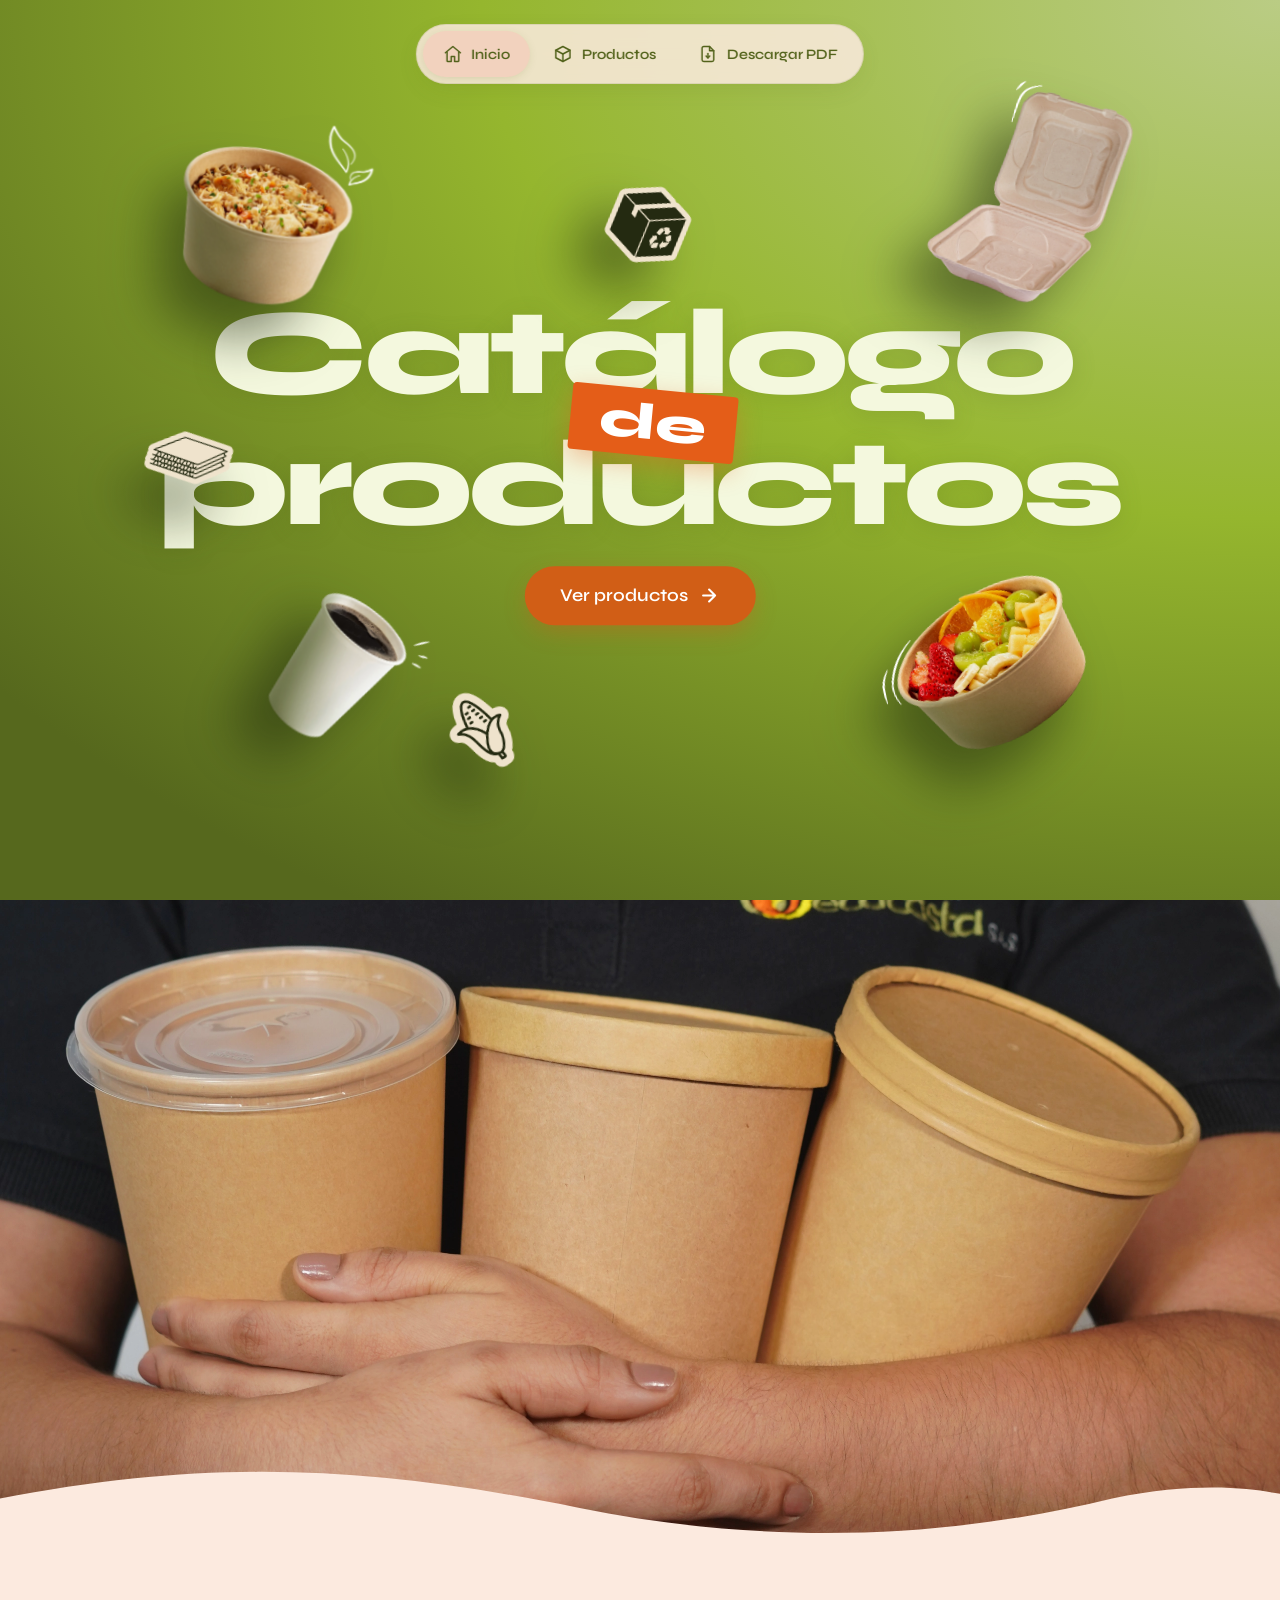
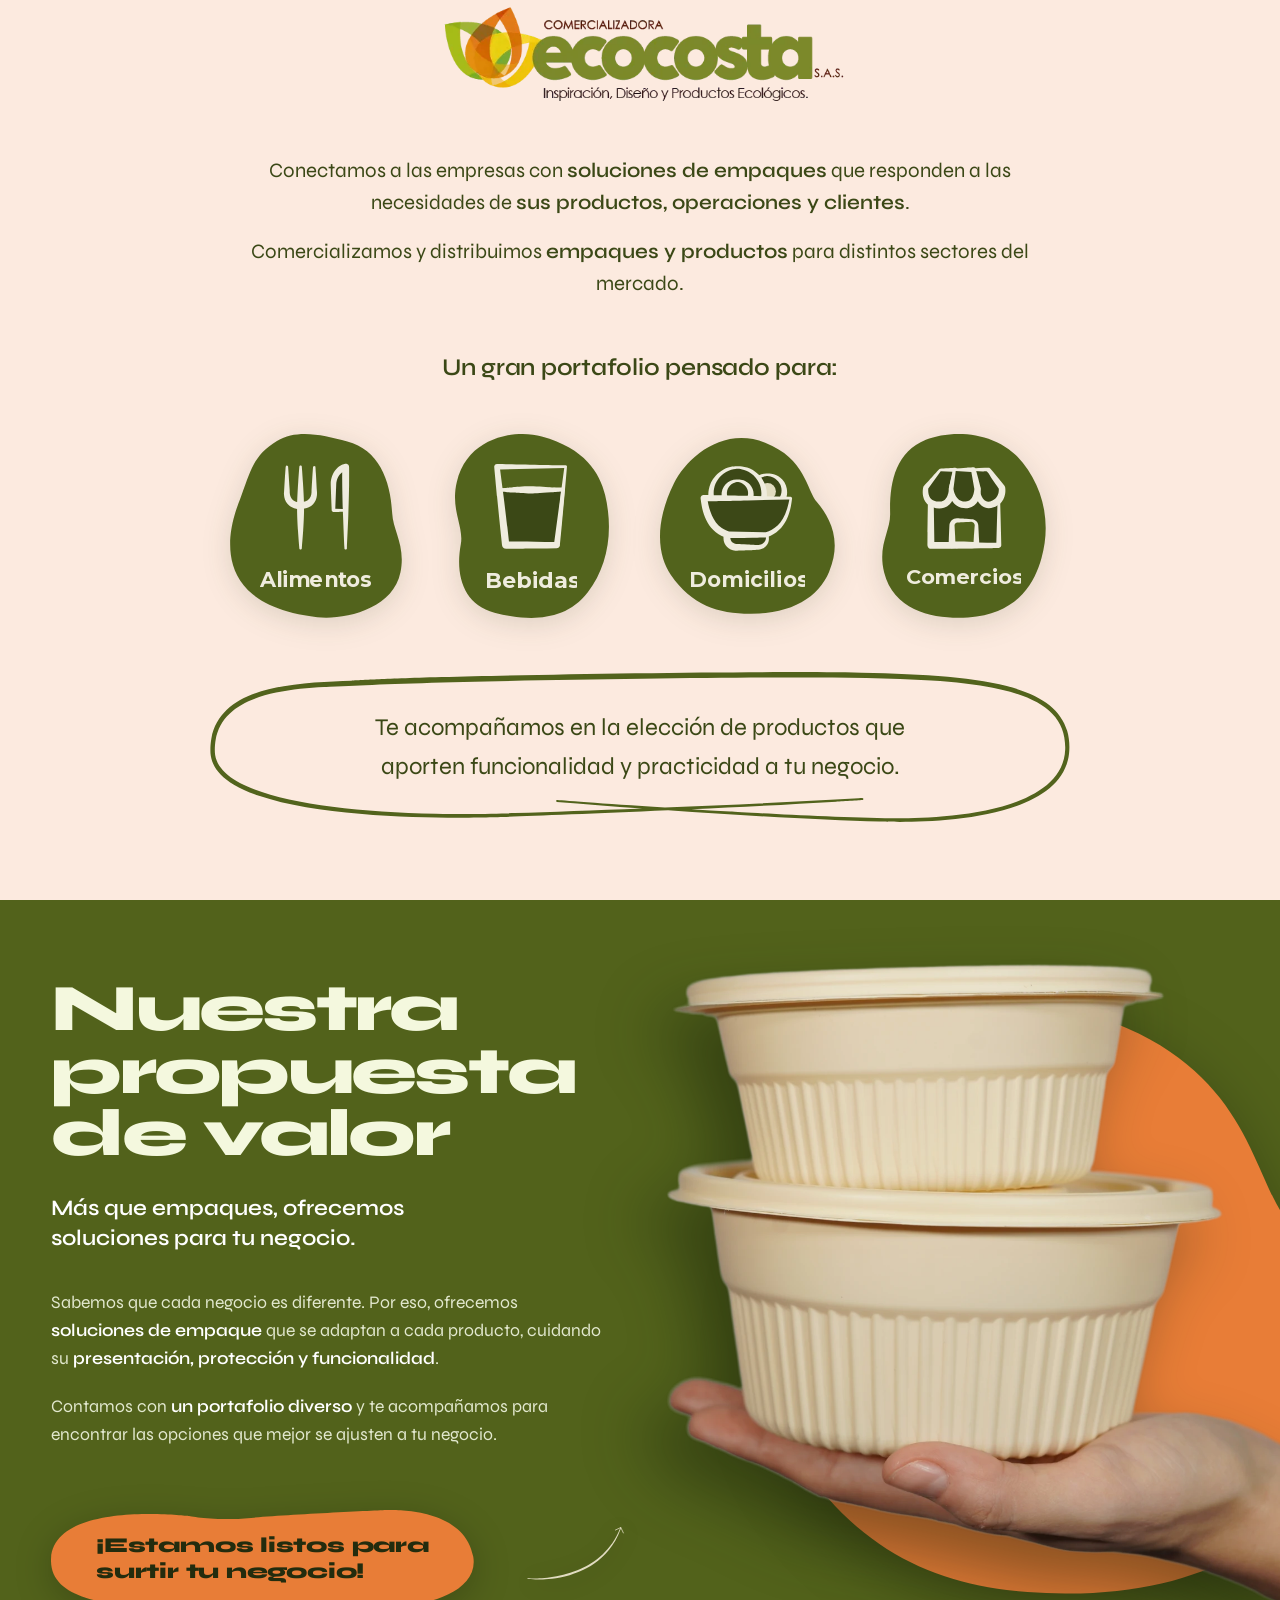
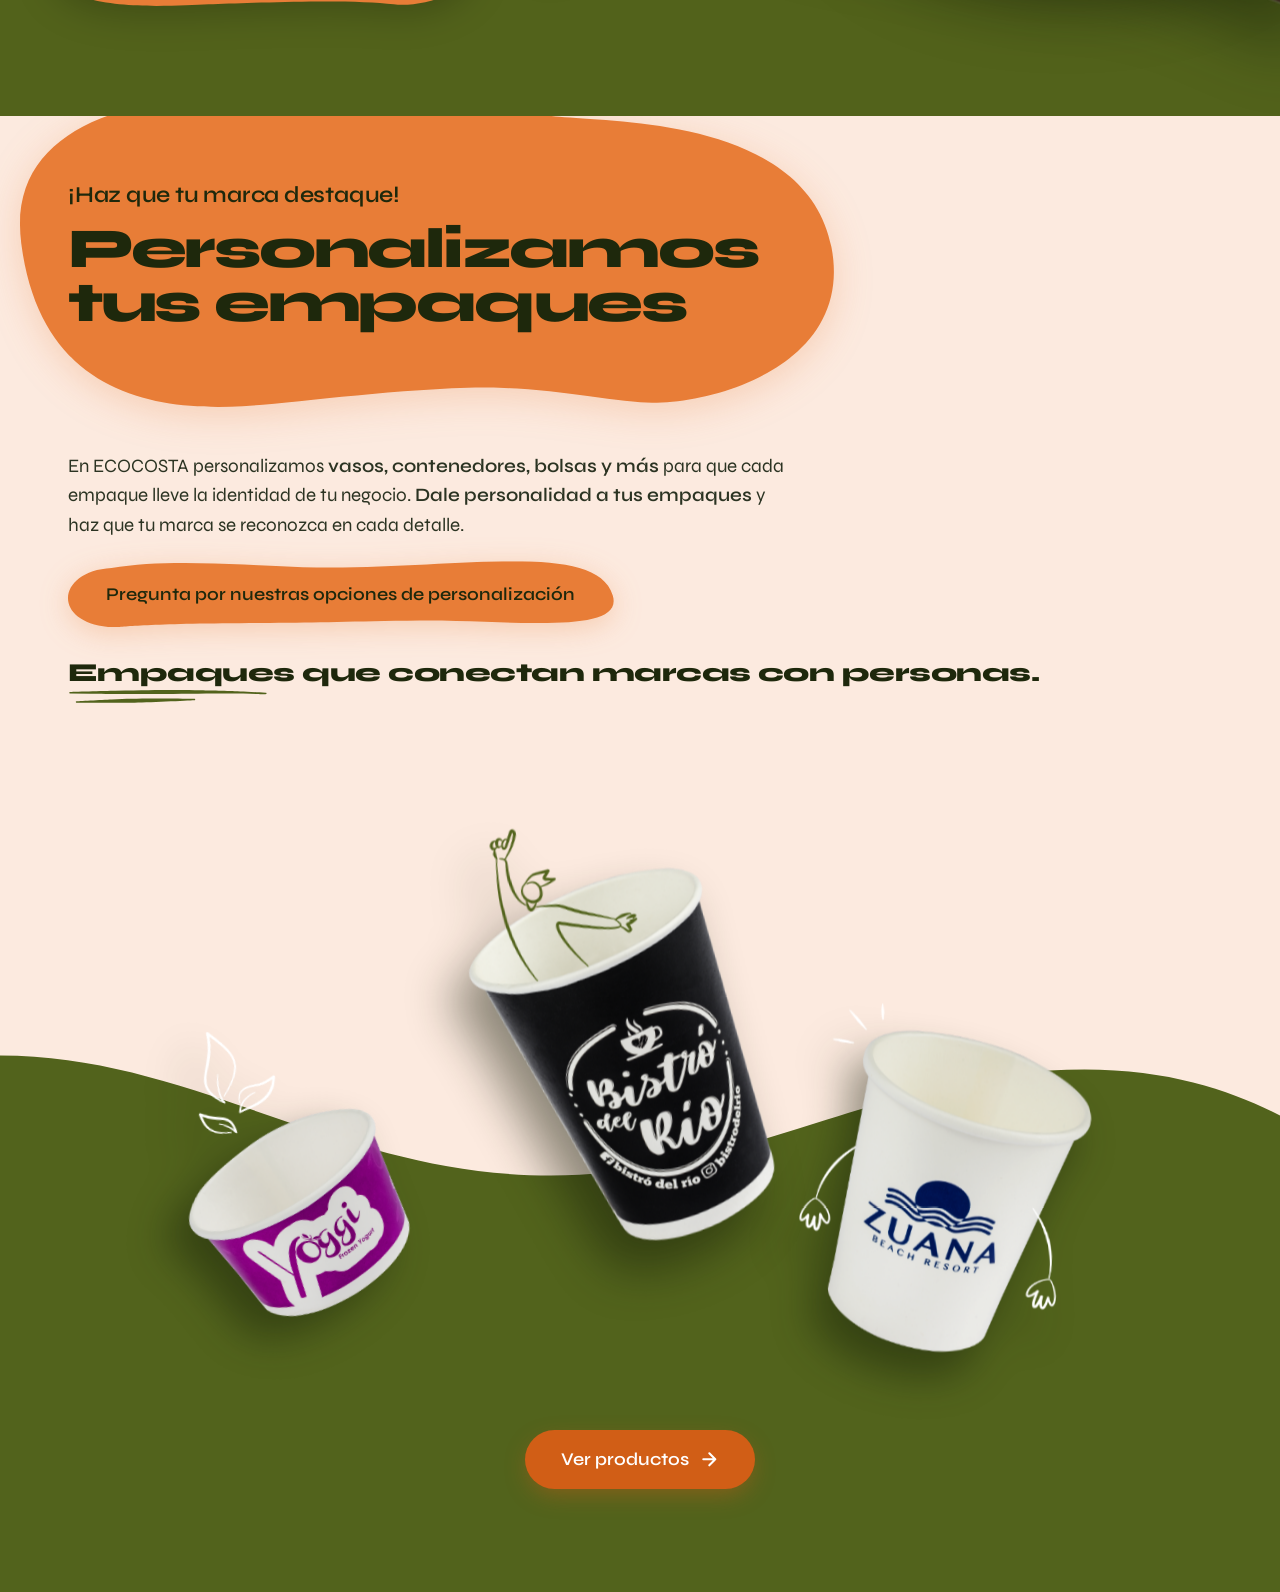
==== index.html @ 73159a5b "Publicar catalogo web Ecocosta" ====
<!DOCTYPE html>
<html lang="es">

<head>
  <meta charset="UTF-8">
  <meta name="viewport" content="width=device-width, initial-scale=1, viewport-fit=cover">
  <title>Ecocosta | Catálogo de empaques ecológicos</title>
  <meta name="description"
    content="Catálogo interactivo de Ecocosta: empaques y soluciones ecológicas para gastronomía y negocios. Cotiza por WhatsApp.">
  <meta name="theme-color" content="#FCEADF">
  <link rel="icon"
    href="data:image/svg+xml,%3Csvg xmlns='http://www.w3.org/2000/svg' viewBox='0 0 32 32'%3E%3Ccircle cx='16' cy='16' r='16' fill='%2352621B'/%3E%3Cpath d='M16 25v-9M16 17c0-5 3.5-8 8-8 0 5-3.5 8-8 8ZM16 19c0-4-2.6-6-6.500-6 0 4 2.600 6 6.500 6Z' fill='none' stroke='%23FCEADF' stroke-width='2' stroke-linecap='round' stroke-linejoin='round'/%3E%3C/svg%3E">

  <link rel="preconnect" href="https://fonts.googleapis.com">
  <link rel="preconnect" href="https://fonts.gstatic.com" crossorigin>
  <link href="https://fonts.googleapis.com/css2?family=Syne:wght@400;500;600;700;800&display=swap" rel="stylesheet">

  <link rel="stylesheet" href="css/tokens.css?v=44">
  <link rel="stylesheet" href="css/base.css?v=44">
  <link rel="stylesheet" href="css/layout.css?v=44">
  <link rel="stylesheet" href="css/components.css?v=49">
  <link rel="stylesheet" href="css/views.css?v=56">
  <link rel="stylesheet" href="css/pdf.css?v=44">
</head>

<body class="page-inicio">
  <a class="skip-link" href="#main">Saltar al contenido</a>

  <!-- ============ Navegación dual (desktop: píldora superior / mobile: barra inferior) ============ -->
  <nav class="navbar" id="navbar" aria-label="Navegación principal">
    <a class="nav-btn" href="index.html" data-view="inicio" aria-current="page">
      <svg viewBox="0 0 24 24" aria-hidden="true">
        <path d="M3 10.5 12 3l9 7.5" />
        <path d="M5 9.5V20a1 1 0 0 0 1 1h4v-6h4v6h4a1 1 0 0 0 1-1V9.5" />
      </svg>
      <span class="text-nav-label">Inicio</span>
    </a>
    <a class="nav-btn" href="productos.html" data-view="productos">
      <svg viewBox="0 0 24 24" aria-hidden="true">
        <path d="m12 3 8.5 4.5v9L12 21l-8.5-4.5v-9L12 3Z" />
        <path d="M3.5 7.5 12 12l8.5-4.5" />
        <path d="M12 12v9" />
      </svg>
      <span class="text-nav-label">Productos</span>
    </a>
    <button class="nav-btn" type="button" id="btn-pdf">
      <svg viewBox="0 0 24 24" aria-hidden="true">
        <path d="M14 3H7a2 2 0 0 0-2 2v14a2 2 0 0 0 2 2h10a2 2 0 0 0 2-2V8l-5-5Z" />
        <path d="M14 3v5h5" />
        <path d="M12 11.5v5" />
        <path d="m9.8 14.5 2.2 2.2 2.2-2.2" />
      </svg>
      <span class="text-nav-label">Descargar PDF</span>
    </button>
  </nav>

  <button class="cart-fab" id="cart-fab" type="button" aria-label="Abrir lista de cotización" aria-haspopup="dialog"
    hidden>
    <svg viewBox="0 0 24 24" aria-hidden="true">
      <path d="M3 4h2.2l2 11.2a1.5 1.5 0 0 0 1.5 1.3h8.1a1.5 1.5 0 0 0 1.5-1.2L20 8H6.2" />
      <circle cx="9.5" cy="20" r="1.3" />
      <circle cx="17" cy="20" r="1.3" />
    </svg>
    <span class="cart-badge" id="cart-badge" aria-hidden="true">0</span>
  </button>

  <div class="toast-region" id="toast-region" role="status" aria-live="polite"></div>

  <!-- ============ Contenido ============ -->
  <main id="main" tabindex="-1">

    <!-- ---------- Vista INICIO: Hero Cover 100vh ---------- -->
    <section class="hero-cover" id="view-inicio" aria-label="Catálogo de productos Ecocosta">
      <div class="hero-stage">

        <!-- Textos principales ("Catálogo de productos") y CTA -->
        <div class="hero-typography" id="hero-typography">
          <h1 class="hero-title-top">Catálogo</h1>
          <div class="hero-badge-wrap">
            <span class="hero-badge">de</span>
          </div>
          <div class="hero-title-bottom">productos</div>
          <div class="hero-cta-wrap">
            <a href="productos.html" class="btn-base hero-cta-btn" id="hero-btn-productos" data-go="productos">
              <span>Ver productos</span>
              <svg viewBox="0 0 24 24" aria-hidden="true">
                <path d="M5 12h14M12 5l7 7-7 7" />
              </svg>
            </a>
          </div>
        </div>

        <!-- 1. Bowl de arroz (arriba izq, pisa sutilmente 'C') -->
        <div class="float-item item-bowl-arroz parallax-item" data-speed="0.22" data-dir="down">
          <img src="assets/img/inicio/Bowl de arroz.webp" alt="Bowl de arroz con vegetales" width="918" height="821">
        </div>

        <!-- 2. Sticker Caja (arriba centro-der) -->
        <div class="float-item item-sticker-caja parallax-item" data-speed="0.20" data-dir="down">
          <img src="assets/img/inicio/Sticker caja.webp" alt="Sticker caja de reciclaje" width="624" height="582">
        </div>

        <!-- 3. Caja con tapa de cartón (arriba der, pisa sutilmente 'o') -->
        <div class="float-item item-caja-tapa parallax-item" data-speed="0.22" data-dir="down">
          <img src="assets/img/inicio/Caja con tapa de carton.webp" alt="Caja con tapa de cartón compostable"
            width="715" height="835">
        </div>

        <!-- 4. Sticker servilletas / cajas dobladas (izq medio, pisa sutilmente 'p') -->
        <div class="float-item item-sticker-servilletas parallax-item" data-speed="0.14" data-dir="right">
          <img src="assets/img/inicio/Sticker_Cajas.webp" alt="Sticker empaques plegados" width="654" height="394">
        </div>

        <!-- 5. Vaso con café (abajo izq, pisa sutilmente 'p' y 'r') -->
        <div class="float-item item-vaso-cafe parallax-item" data-speed="0.22" data-dir="up">
          <img src="assets/img/inicio/Vaso con cafe.webp" alt="Vaso de café para llevar" width="692" height="729">
        </div>

        <!-- 6. Sticker Maíz (abajo centro) -->
        <div class="float-item item-sticker-maiz parallax-item" data-speed="0.18" data-dir="up">
          <img src="assets/img/inicio/Sticker_Maiz.webp" alt="Sticker mazorca de maíz ecológico" width="378"
            height="484">
        </div>

        <!-- 7. Bowl con ensalada (abajo der, pisa sutilmente 'ctos') -->
        <div class="float-item item-bowl-ensalada parallax-item" data-speed="0.22" data-dir="up">
          <img src="assets/img/inicio/Bowl con ensalada.webp" alt="Bowl con ensalada de frutas frescas" width="892"
            height="811">
        </div>

      </div>
    </section>

    <!-- ---------- Sección Presentación y Propuesta de Valor (Justo después del banner, sin gap) ---------- -->
    <section class="hero-intro-section" id="inicio-intro" aria-label="Soluciones de empaques ecológicos">
      <!-- Foto de empaques en brazos con recorte ondulado orgánico -->
      <div class="intro-photo-wrap">
        <img src="assets/img/inicio/Productos en brazos.webp" alt="Empaques ecológicos en manos Ecocosta"
          class="intro-photo" width="2550" height="1453" loading="lazy">
        <div class="intro-wave-divider" aria-hidden="true">
          <svg viewBox="0 0 1440 120" preserveAspectRatio="none">
            <path
              d="M 0,65 C 240,20 420,30 650,75 C 880,120 1080,105 1250,65 C 1350,45 1410,55 1440,60 L 1440,120 L 0,120 Z"
              fill="#FCEADF" />
          </svg>
        </div>
      </div>

      <!-- Contenido informativo oficial Ecocosta -->
      <div class="intro-content">
        <img src="assets/img/inicio/logo-ecocosta-horizontal.webp" alt="Comercializadora Ecocosta S.A.S."
          class="intro-logo" width="592" height="154">

        <div class="intro-texts">
          <p class="intro-lead">
            Conectamos a las empresas con <strong>soluciones de empaques</strong> que responden a las necesidades de
            <strong>sus productos, operaciones y clientes</strong>.
          </p>
          <p class="intro-sublead">
            Comercializamos y distribuimos <strong>empaques y productos</strong> para distintos sectores del mercado.
          </p>
        </div>

        <h2 class="intro-heading">Un gran portafolio pensado para:</h2>

        <!-- 4 Sectores: Manchas 1-4 + Iconos en orden alfanumérico -->
        <div class="intro-sectors-grid" role="list">
          <div class="sector-card" role="listitem">
            <img src="assets/svg/inicio/Mancha 1.svg" alt="" class="sector-mancha" aria-hidden="true">
            <img src="assets/svg/inicio/Alimentos.svg?v=28" alt="Sector Alimentos" class="sector-icon">
          </div>
          <div class="sector-card" role="listitem">
            <img src="assets/svg/inicio/Mancha 2.svg" alt="" class="sector-mancha" aria-hidden="true">
            <img src="assets/svg/inicio/Bebidas.svg?v=28" alt="Sector Bebidas" class="sector-icon">
          </div>
          <div class="sector-card" role="listitem">
            <img src="assets/svg/inicio/Mancha 3.svg" alt="" class="sector-mancha" aria-hidden="true">
            <img src="assets/svg/inicio/Domicilio.svg?v=28" alt="Sector Domicilios" class="sector-icon">
          </div>
          <div class="sector-card" role="listitem">
            <img src="assets/svg/inicio/Mancha 4.svg" alt="" class="sector-mancha" aria-hidden="true">
            <img src="assets/svg/inicio/Comercios.svg?v=28" alt="Sector Comercios" class="sector-icon">
          </div>
        </div>

        <!-- Texto de cierre: desktop 2 líneas con Circulo stroke.svg / mobile 4 líneas con Circulo stroke_Mobile.svg -->
        <div class="intro-callout-wrap">
          <picture class="intro-stroke-picture">
            <source media="(max-width: 767.98px)" srcset="assets/svg/inicio/Circulo%20stroke_Mobile.svg">
            <img src="assets/svg/inicio/Circulo stroke.svg" alt="" class="intro-stroke-svg" aria-hidden="true">
          </picture>
          <p class="intro-callout-text">
            <span>Te acompañamos en la<br class="intro-callout-br-mobile"> elección de productos que</span>
            <span>aporten funcionalidad y<br class="intro-callout-br-mobile"> practicidad a tu negocio.</span>
          </p>
        </div>
      </div>
    </section>

    <!-- ---------- Sección Propuesta de Valor (Fondo verde continuo, sin gap) ---------- -->
    <section class="hero-propuesta-section" id="inicio-propuesta" aria-label="Nuestra propuesta de valor">
      <div class="container propuesta-container">

        <!-- Columna de textos -->
        <div class="propuesta-col-text">
          <h2 class="propuesta-title">
            <span>Nuestra</span>
            <span>propuesta</span>
            <span>de valor</span>
          </h2>
          <p class="propuesta-subtitle">Más que empaques, ofrecemos<br>soluciones para tu negocio.</p>

          <div class="propuesta-body">
            <p>
              Sabemos que cada negocio es diferente. Por eso, ofrecemos <strong>soluciones de empaque</strong> que se
              adaptan a cada producto, cuidando su <strong>presentación, protección y funcionalidad</strong>.
            </p>
            <p>
              Contamos con <strong>un portafolio diverso</strong> y te acompañamos para encontrar las opciones que mejor
              se ajusten a tu negocio.
            </p>
          </div>

          <!-- Pastilla de cierre con Mancha 6 + Flecha -->
          <div class="propuesta-callout-wrap">
            <div class="propuesta-badge">
              <img src="assets/svg/inicio/Mancha 6.svg" alt="" class="propuesta-badge-bg" aria-hidden="true">
              <div class="propuesta-badge-text">
                <span>¡Estamos listos para</span>
                <span>surtir tu negocio!</span>
              </div>
            </div>
            <img src="assets/svg/inicio/Flecha.svg" alt="" class="propuesta-arrow" aria-hidden="true">
          </div>
        </div>

        <!-- Columna de imagen (Mano con bowls + Mancha naranja detrás) -->
        <div class="propuesta-col-media">
          <div class="propuesta-media-stage">
            <img src="assets/svg/inicio/Mancha-naranja.svg" alt="" class="propuesta-mancha-bg" aria-hidden="true">
            <img src="assets/img/inicio/mano-bowls.webp" alt="Mano sosteniendo bowls ecológicos compostables"
              class="propuesta-hand-img" width="1200" height="1187" loading="lazy">
          </div>
        </div>

      </div>
    </section>

    <!-- ---------- Sección Personalizamos tus empaques (Justo después del fondo verde, sin gap) ---------- -->
    <section class="personalizacion-section" id="inicio-personalizacion" aria-label="Personalizamos tus empaques">
      <div class="container personalizacion-container">

        <!-- Cabecera con Mancha 5 + Título -->
        <div class="personalizacion-header-wrap">
          <img src="assets/svg/inicio/Mancha 5.svg" alt="" class="personalizacion-mancha-header" aria-hidden="true">
          <div class="personalizacion-header-text">
            <p class="personalizacion-eyebrow">¡Haz que tu marca destaque!</p>
            <h2 class="personalizacion-title">Personalizamos<br>tus empaques</h2>
          </div>
        </div>

        <!-- Párrafo explicativo -->
        <div class="personalizacion-body-wrap">
          <p class="personalizacion-body-text">
            En ECOCOSTA personalizamos <strong>vasos, contenedores, bolsas y más</strong> para que cada empaque lleve la
            identidad de tu negocio. <strong>Dale personalidad a tus empaques</strong> y haz que tu marca se reconozca
            en cada detalle.
          </p>

          <!-- Pastilla interactiva con Mancha 7 -->
          <div class="personalizacion-pill-wrap">
            <a href="https://wa.me/573000000000?text=Hola,%20quisiera%20preguntar%20por%20sus%20opciones%20de%20personalizaci%C3%B3n"
              target="_blank" rel="noopener noreferrer" class="personalizacion-pill-link"
              aria-label="Pregunta por nuestras opciones de personalización">
              <img src="assets/svg/inicio/Mancha 7.svg" alt="" class="personalizacion-pill-bg" aria-hidden="true">
              <span class="personalizacion-pill-text">Pregunta por nuestras opciones de personalización</span>
            </a>
          </div>

          <!-- Slogan con Lineas parrafo -->
          <div class="personalizacion-slogan-wrap">
            <p class="personalizacion-slogan">
              <span class="slogan-txt">Empaques que conectan marcas con <span class="slogan-word-personas">personas.<img
                    src="assets/svg/inicio/Lineas parrafo.svg" alt="" class="slogan-lines-mobile"
                    aria-hidden="true"></span></span>
              <img src="assets/svg/inicio/Lineas parrafo.svg" alt="" class="slogan-lines-desktop" aria-hidden="true">
            </p>
          </div>
        </div>

      </div>

      <!-- Escenario de los 3 vasos y mancha verde continua hasta el final de la landing -->
      <div class="personalizacion-stage-wrap">
        <!-- Mancha verde de fondo con onda superior orgánica que se extiende hasta el fondo -->
        <div class="personalizacion-wave-bg" aria-hidden="true">
          <svg viewBox="0 0 1440 260" preserveAspectRatio="none">
            <path
              d="M0,110 C220,110 380,240 620,240 C840,240 1000,125 1220,125 C1320,125 1390,150 1440,175 L1440,260 L0,260 Z"
              fill="#52631C" />
          </svg>
          <div class="personalizacion-wave-fill"></div>
        </div>

        <!-- Contenedor relativo de los 3 vasos (orden: Vaso dibujo_3, Vaso dibujo_1, Vaso dibujo_2) -->
        <div class="personalizacion-cups-stage">
          <!-- Vaso 3: Yoggi (Izquierda) -->
          <div class="cup-item cup-item-left parallax-cup" data-speed="65" data-dir="down">
            <img src="assets/img/inicio/Vaso dibujo_3.png" alt="Vaso Yoggi personalizado" class="cup-img"
              loading="lazy">
          </div>

          <!-- Vaso 1: Bistró del Río (Centro, prominente) -->
          <div class="cup-item cup-item-center parallax-cup" data-speed="95" data-dir="up">
            <img src="assets/img/inicio/Vaso dibujo_1.png" alt="Vaso Bistró del Río personalizado" class="cup-img"
              loading="lazy">
          </div>

          <!-- Vaso 2: Zuana (Derecha) -->
          <div class="cup-item cup-item-right parallax-cup" data-speed="70" data-dir="down">
            <img src="assets/img/inicio/Vaso dibujo_2.png" alt="Vaso Zuana personalizado" class="cup-img"
              loading="lazy">
          </div>
        </div>

        <!-- Botón CTA final idéntico al Hero -->
        <div class="personalizacion-footer-cta-wrap">
          <a href="productos.html" class="btn-base hero-cta-btn" id="footer-btn-productos" data-go="productos">
            <span>Ver productos</span>
            <svg viewBox="0 0 24 24" aria-hidden="true">
              <path d="M5 12h14M12 5l7 7-7 7" />
            </svg>
          </a>
        </div>
      </div>
    </section>
  </main>

  <!-- ============ Modal de decisión (primer clic en "Cotizar") ============ -->
  <dialog class="modal" id="decision-modal" aria-labelledby="decision-title">
    <div class="modal-inner">
      <button class="modal-close" type="button" data-close aria-label="Cerrar">
        <svg viewBox="0 0 24 24" aria-hidden="true">
          <path d="M6 6l12 12M18 6 6 18" />
        </svg>
      </button>
      <div class="modal-product">
        <img id="decision-img" src="" alt="">
        <div>
          <p class="text-title-product" id="decision-name"></p>
          <p class="text-specs" id="decision-specs"></p>
        </div>
      </div>
      <h2 class="text-subtitle" id="decision-title">¿Cómo deseas cotizar tus empaques?</h2>
      <div class="modal-actions">
        <button class="btn-base btn-primary btn-pill" type="button" id="decision-now">Cotizar este producto</button>
        <button class="btn-base btn-secondary btn-pill" type="button" id="decision-later">Seguir viendo</button>
      </div>
    </div>
  </dialog>

  <!-- ============ Pop-up / Modal Ficha Técnica de Producto ============ -->
  <dialog class="modal modal-product-detail" id="product-detail-modal" aria-labelledby="detail-title">
    <button class="modal-close" type="button" data-close aria-label="Cerrar ficha">
      <svg viewBox="0 0 24 24" aria-hidden="true">
        <path d="M6 6l12 12M18 6 6 18" />
      </svg>
    </button>
    <div class="modal-inner detail-inner">
      <div class="detail-grid">
        <div class="detail-media-wrap">
          <div class="detail-media" id="detail-media"></div>
        </div>

        <div class="detail-content">
          <div class="detail-head">
            <span class="detail-cat-badge" id="detail-category"></span>
            <h2 class="text-title-section detail-title" id="detail-title"></h2>
            <div class="detail-badges" id="detail-badges"></div>
          </div>

          <p class="text-body detail-desc" id="detail-description"></p>

          <div class="detail-table-wrap" id="detail-table-container"></div>
        </div>

        <div class="detail-actions">
          <button class="btn-base btn-primary btn-pill" type="button" id="detail-quote-wa">
            <svg class="icon-wa" viewBox="0 0 24 24" aria-hidden="true">
              <path
                d="M19.05 4.91A9.82 9.82 0 0 0 12.04 2c-5.46 0-9.91 4.45-9.91 9.91c0 1.75.46 3.45 1.32 4.95L2.05 22l5.25-1.38c1.45.79 3.08 1.21 4.74 1.21c5.46 0 9.91-4.45 9.91-9.91c0-2.65-1.03-5.14-2.9-7.01m-7.01 15.24c-1.48 0-2.93-.4-4.2-1.15l-.3-.18l-3.12.82l.83-3.04l-.2-.31a8.26 8.26 0 0 1-1.26-4.38c0-4.54 3.7-8.24 8.24-8.24c2.2 0 4.27.86 5.82 2.42a8.18 8.18 0 0 1 2.41 5.83c.02 4.54-3.68 8.23-8.22 8.23m4.52-6.16c-.25-.12-1.47-.72-1.69-.81c-.23-.08-.39-.12-.56.12c-.17.25-.64.81-.78.97c-.14.17-.29.19-.54.06c-.25-.12-1.05-.39-1.99-1.23c-.74-.66-1.23-1.47-1.38-1.72c-.14-.25-.02-.38.11-.51c.11-.11.25-.29.37-.43s.17-.25.25-.41c.08-.17.04-.31-.02-.43s-.56-1.34-.76-1.84c-.2-.48-.41-.42-.56-.43h-.48c-.17 0-.43.06-.66.31c-.22.25-.86.85-.86 2.07s.89 2.4 1.01 2.56c.12.17 1.75 2.67 4.23 3.74c.59.26 1.05.41 1.41.52c.59.19 1.13.16 1.56.1c.48-.07 1.47-.6 1.67-1.18c.21-.58.21-1.07.14-1.18s-.22-.16-.47-.28" />
            </svg>
            <span>Cotizar en WhatsApp</span>
          </button>
          <button class="btn-base btn-secondary btn-pill" type="button" id="detail-add-list">
            <span>Agregar a mi lista</span>
          </button>
        </div>
      </div>
    </div>
  </dialog>

  <!-- ============ Panel del carrito ============ -->
  <dialog class="cart-panel" id="cart-panel" aria-labelledby="cart-title">
    <div class="cart-head">
      <div>
        <h2 class="text-title-section" id="cart-title">Tu lista</h2>
        <p class="text-specs" id="cart-sub"></p>
      </div>
      <button class="modal-close" type="button" data-close aria-label="Cerrar lista">
        <svg viewBox="0 0 24 24" aria-hidden="true">
          <path d="M6 6l12 12M18 6 6 18" />
        </svg>
      </button>
    </div>
    <ul class="cart-list" id="cart-list"></ul>
    <div class="cart-foot">
      <a class="btn-base btn-primary btn-pill" id="cart-send" href="#" target="_blank" rel="noopener">
        <svg class="icon-wa" viewBox="0 0 24 24" aria-hidden="true">
          <path
            d="M19.05 4.91A9.82 9.82 0 0 0 12.04 2c-5.46 0-9.91 4.45-9.91 9.91c0 1.75.46 3.45 1.32 4.95L2.05 22l5.25-1.38c1.45.79 3.08 1.21 4.74 1.21c5.46 0 9.91-4.45 9.91-9.91c0-2.65-1.03-5.14-2.9-7.01m-7.01 15.24c-1.48 0-2.93-.4-4.2-1.15l-.3-.18l-3.12.82l.83-3.04l-.2-.31a8.26 8.26 0 0 1-1.26-4.38c0-4.54 3.7-8.24 8.24-8.24c2.2 0 4.27.86 5.82 2.42a8.18 8.18 0 0 1 2.41 5.83c.02 4.54-3.68 8.23-8.22 8.23m4.52-6.16c-.25-.12-1.47-.72-1.69-.81c-.23-.08-.39-.12-.56.12c-.17.25-.64.81-.78.97c-.14.17-.29.19-.54.06c-.25-.12-1.05-.39-1.99-1.23c-.74-.66-1.23-1.47-1.38-1.72c-.14-.25-.02-.38.11-.51c.11-.11.25-.29.37-.43s.17-.25.25-.41c.08-.17.04-.31-.02-.43s-.56-1.34-.76-1.84c-.2-.48-.41-.42-.56-.43h-.48c-.17 0-.43.06-.66.31c-.22.25-.86.85-.86 2.07s.89 2.4 1.01 2.56c.12.17 1.75 2.67 4.23 3.74c.59.26 1.05.41 1.41.52c.59.19 1.13.16 1.56.1c.48-.07 1.47-.6 1.67-1.18c.21-.58.21-1.07.14-1.18s-.22-.16-.47-.28" />
        </svg>
        Cotizar en WhatsApp
      </a>
      <button class="cart-clear" type="button" id="cart-clear">Vaciar lista</button>
    </div>
  </dialog>

  <!-- ============ Progreso de PDF + escenario off-screen ============ -->
  <div class="pdf-progress" id="pdf-progress" hidden role="alert" aria-live="assertive">
    <div class="pdf-progress-box">
      <p class="text-subtitle" id="pdf-progress-text">Preparando catálogo…</p>
      <div class="pdf-bar"><span id="pdf-bar-fill"></span></div>
      <p class="text-specs">Esto puede tardar unos segundos.</p>
    </div>
  </div>
  <div id="pdf-export-stage" aria-hidden="true"></div>

  <script src="https://cdnjs.cloudflare.com/ajax/libs/html2pdf.js/0.10.1/html2pdf.bundle.min.js" defer></script>
  <script src="js/config.js?v=44" defer></script>
  <script src="js/data.js?v=63" defer></script>
  <script src="js/icons.js?v=44" defer></script>
  <script src="js/cart.js?v=44" defer></script>
  <script src="js/catalog.js?v=61" defer></script>
  <script src="js/pdf.js?v=44" defer></script>
  <script src="js/app.js?v=44" defer></script>
</body>

</html>
---- css/tokens.css ----
/* ==========================================================================
   ECOCOSTA — Tokens de diseño (PLAN_1 §2.1)
   ========================================================================== */
:root {
  /* Tipografía oficial (Exclusivamente Syne) */
  --font-main: 'Syne', -apple-system, BlinkMacSystemFont, "Segoe UI", Roboto, sans-serif;
  --font-title: 'Syne', sans-serif;
  --font-body: 'Syne', -apple-system, BlinkMacSystemFont, "Segoe UI", Roboto, sans-serif;
  --font-weight-regular: 400;
  --font-weight-medium: 500;
  --font-weight-semibold: 600;
  --font-weight-bold: 700;
  --font-weight-extrabold: 800;

  /* Fondos */
  --color-bg-main: #FCEADF;
  --color-surface-card: #F2D2BE;
  --color-surface-muted: #F5DECFA0;

  /* Degradado verde oficial del Inicio */
  --grad-green-start: #BACC84;
  --grad-green-mid: #95B62E;
  --grad-green-end: #56681D;
  --color-hero-text: #F4F8DE;
  --color-hero-badge: #E45D18;

  /* Tipografía, encabezados e iconografía SVG */
  --color-primary: #52621B;
  --color-primary-dark: #3F4C14;
  --color-text-body: #2B3322;
  --color-text-muted: #6B7760;

  /* Botones activos y acentos */
  --color-accent-active: #D15E16;
  --color-accent-hover: #FFC49E;
  --color-accent-text: #FFFFFF;

  /* Sombras y bordes */
  --border-subtle: 1px solid rgba(82, 98, 27, 0.12);
  --shadow-pill: 0 8px 24px -4px rgba(82, 98, 27, 0.12);
  --shadow-card: 0 4px 20px -2px rgba(82, 98, 27, 0.08);
  --shadow-bubble: 0 10px 25px -3px rgba(209, 94, 22, 0.35);

  /* Curvas y transiciones */
  --ease-elastic: cubic-bezier(0.34, 1.56, 0.64, 1);
  --ease-smooth: cubic-bezier(0.16, 1, 0.3, 1);
  --radius-pill: 9999px;
  --radius-card: 20px;
  --radius-modal: 24px;

  /* Utilidades internas del prototipo */
  --focus-ring: 0 0 0 3px var(--color-bg-main), 0 0 0 5px var(--color-primary-dark);
  --nav-w: 380px; /* actualizado por JS con el ancho real de la navbar */
  --gutter: clamp(1.25rem, 4vw, 3rem);
  --page-max: 1240px;
}
---- css/base.css ----
/* ==========================================================================
   ECOCOSTA — Base, tipografía y animaciones (PLAN_1 §8.1 y §8.3)
   ========================================================================== */
*, *::before, *::after { box-sizing: border-box; }
html { scroll-behavior: smooth; -webkit-text-size-adjust: 100%; }
body, * { font-family: var(--font-main); }
body {
  margin: 0;
  background: var(--color-bg-main);
  color: var(--color-text-body);
  font-weight: var(--font-weight-regular);
  line-height: 1.6;
  -webkit-font-smoothing: antialiased;
  min-height: 100dvh;
}
html.modal-open,
body.modal-open {
  overflow: hidden !important;
  overscroll-behavior: none !important;
  touch-action: none;
}
dialog[open] {
  touch-action: auto;
}
img { max-width: 100%; display: block; }
button { font: inherit; color: inherit; }
h1, h2, h3, p { margin: 0; }
svg { flex-shrink: 0; }

/* Accesibilidad */
.visually-hidden {
  position: absolute !important; width: 1px; height: 1px; padding: 0; margin: -1px;
  overflow: hidden; clip: rect(0 0 0 0); white-space: nowrap; border: 0;
}
.skip-link {
  position: fixed; left: 1rem; top: -4rem; z-index: 3000;
  background: var(--color-primary); color: #fff; padding: .7rem 1.1rem;
  border-radius: var(--radius-pill); font-weight: var(--font-weight-semibold);
  text-decoration: none; transition: top .2s ease;
}
.skip-link:focus { top: 1rem; }
:focus-visible { outline: none; box-shadow: var(--focus-ring); border-radius: inherit; }

/* Tipografía (Exclusivamente Syne: 800 títulos, 600 subtítulos, 400 párrafos/texto) */
h1, h2 { font-weight: var(--font-weight-extrabold); }
h3 { font-weight: var(--font-weight-semibold); }
p { font-weight: var(--font-weight-regular); }

.text-title-hero {
  font-size: clamp(2.5rem, 7.2vw, 5.4rem); font-weight: var(--font-weight-extrabold);
  color: var(--color-primary); line-height: 1.02; letter-spacing: -0.03em;
}
.text-title-section {
  font-size: clamp(1.8rem, 3.2vw, 2.0rem); font-weight: var(--font-weight-extrabold);
  color: var(--color-primary); line-height: 1.1; letter-spacing: -0.015em;
}
.text-subtitle {
  font-size: clamp(1.2rem, 2vw, 1.35rem); font-weight: var(--font-weight-semibold);
  color: var(--color-primary); line-height: 1.3;
}
.text-title-product {
  font-size: 1.1rem; font-weight: var(--font-weight-semibold);
  color: var(--color-primary); line-height: 1.25;
}
.text-nav-label {
  font-size: clamp(.75rem, 1.2vw, .9rem); font-weight: var(--font-weight-semibold);
  color: var(--color-primary);
}
.text-specs {
  font-size: .85rem; font-weight: var(--font-weight-regular);
  color: var(--color-text-muted); line-height: 1.4;
}
.text-body {
  font-size: .95rem; font-weight: var(--font-weight-regular);
  line-height: 1.6; color: var(--color-text-body);
}

/* Animaciones declarativas (activadas por IntersectionObserver) */
.anim-slide-up {
  transform: translateY(20px); opacity: 0;
  transition: transform .6s var(--ease-smooth), opacity .6s ease;
  transition-delay: var(--delay, 0s);
}
.anim-fade-in { opacity: 0; transition: opacity .5s ease; transition-delay: var(--delay, 0s); }
.is-visible { transform: translateY(0); opacity: 1; }

@keyframes cart-reveal {
  0%   { transform: scale(0) rotate(-24deg); opacity: 0; }
  60%  { transform: scale(1.18) rotate(6deg); opacity: 1; }
  100% { transform: scale(1) rotate(0); opacity: 1; }
}
@keyframes cart-bounce {
  0%, 100% { transform: scale(1); }
  35% { transform: scale(1.22); }
  65% { transform: scale(.93); }
}
.anim-cart-reveal { animation: cart-reveal .7s var(--ease-elastic) both; }
.anim-cart-bounce { animation: cart-bounce .5s var(--ease-elastic); }

@media (prefers-reduced-motion: reduce) {
  html { scroll-behavior: auto; }
  .anim-slide-up, .anim-fade-in { transform: none; opacity: 1; transition: none; }
  .anim-cart-reveal, .anim-cart-bounce { animation: none; }
  * { transition-duration: .01ms !important; }
}
---- css/layout.css ----
/* ==========================================================================
   ECOCOSTA — Navegación dual y carrito flotante (PLAN_1 §3)
   ========================================================================== */
[hidden] { display: none !important; }

/* ---------- Navbar ---------- */
.navbar {
  position: fixed; z-index: 1000;
  display: flex; align-items: center;
  background: var(--color-bg-main);
  border: var(--border-subtle);
  box-shadow: var(--shadow-pill);
  border-radius: var(--radius-pill);
}
.nav-btn {
  appearance: none; border: 0; background: transparent; cursor: pointer;
  display: inline-flex; align-items: center; justify-content: center;
  text-decoration: none; color: var(--color-primary);
  border-radius: var(--radius-pill);
  transition: background-color .25s ease, transform .25s var(--ease-smooth), box-shadow .25s ease;
  -webkit-tap-highlight-color: transparent;
}
.nav-btn svg { width: 20px; height: 20px; stroke: var(--color-primary); fill: none; stroke-width: 1.8; stroke-linecap: round; stroke-linejoin: round; }
.nav-btn:hover { background: var(--color-surface-muted); }
.nav-btn:active { transform: scale(.96); }
.nav-btn[aria-current="page"] { background: var(--color-surface-card); box-shadow: 0 2px 10px -2px rgba(82,98,27,.18); }
.nav-btn[disabled], .nav-btn[aria-busy="true"] { opacity: .55; cursor: progress; }

/* Desktop (>= 768px): píldora flotante superior */
@media (min-width: 768px) {
  .navbar {
    top: 1.5rem; left: 50%; transform: translateX(-50%);
    gap: .25rem; padding: .4rem;
    backdrop-filter: blur(12px); -webkit-backdrop-filter: blur(12px);
    background: rgba(252, 234, 223, .86);
  }
  .nav-btn { flex-direction: row; gap: .55rem; padding: .7rem 1.2rem; }
  .nav-btn .text-nav-label { font-size: .9rem; }
}

/* Mobile (< 768px): barra inferior estilo app flotante */
@media (max-width: 767.98px) {
  .navbar {
    bottom: 1rem;
    left: 1rem; right: 1rem; margin: auto; max-width: 400px;
    justify-content: space-around;
    padding: .4rem .5rem !important;
  }
  .nav-btn { flex: 1; flex-direction: column; gap: 3px; padding: .5rem .4rem; }
  .nav-btn .text-nav-label { font-size: .72rem; }
}

/* ---------- Globo del carrito ---------- */
.cart-fab {
  position: fixed; z-index: 1001;
  display: grid; place-items: center;
  border: 0; cursor: pointer; border-radius: 50%;
  background: var(--color-accent-active); color: var(--color-accent-text);
  box-shadow: var(--shadow-bubble);
  transition: background-color .25s ease, transform .25s var(--ease-smooth);
  -webkit-tap-highlight-color: transparent;
}
.cart-fab svg { width: 24px; height: 24px; stroke: #fff; fill: none; stroke-width: 1.9; stroke-linecap: round; stroke-linejoin: round; }
.cart-fab:hover { background: var(--color-accent-hover); }
.cart-fab:hover svg { stroke: var(--color-primary-dark); }
.cart-fab:hover .cart-badge { background: var(--color-primary-dark); color: #fff; }
.cart-badge {
  position: absolute; top: -4px; right: -4px;
  min-width: 22px; height: 22px; padding: 0 6px;
  display: grid; place-items: center;
  background: var(--color-primary); color: #fff;
  font-size: .75rem; font-weight: var(--font-weight-regular); line-height: 1;
  border-radius: var(--radius-pill); border: 2px solid var(--color-bg-main);
}

@media (min-width: 768px) {
  .cart-fab {
    width: 50px; height: 50px; top: calc(1.5rem + 4px);
    left: calc(50% + var(--nav-w) / 2 + 14px);
  }
}
@media (max-width: 767.98px) {
  .cart-fab {
    width: 56px; height: 56px;
    bottom: calc(1rem + 80px); right: 1.25rem;
  }
  .cart-fab svg { width: 26px; height: 26px; }
}

/* ---------- Toast ---------- */
.toast-region {
  position: fixed; z-index: 2000; left: 0; right: 0; display: flex; justify-content: center;
  pointer-events: none; padding: 0 1rem;
}
@media (min-width: 768px) { .toast-region { top: 5.6rem; } }
@media (max-width: 767.98px) { .toast-region { top: calc(.9rem + env(safe-area-inset-top, 0px)); } }
.toast {
  display: inline-flex; align-items: center; gap: .65rem;
  background: var(--color-primary-dark); color: #fff;
  padding: .75rem 1.2rem; border-radius: var(--radius-pill);
  font-size: .9rem; font-weight: var(--font-weight-semibold);
  box-shadow: 0 12px 30px -8px rgba(63, 76, 20, .5);
  animation: toast-in .45s var(--ease-elastic) both;
}
.toast svg { width: 18px; height: 18px; stroke: var(--color-accent-hover); fill: none; stroke-width: 2.2; stroke-linecap: round; stroke-linejoin: round; }
.toast.is-leaving { animation: toast-out .3s ease forwards; }
@keyframes toast-in { from { opacity: 0; transform: translateY(14px) scale(.94); } to { opacity: 1; transform: none; } }
@keyframes toast-out { to { opacity: 0; transform: translateY(8px); } }
---- css/components.css ----
/* ==========================================================================
   ECOCOSTA — Componentes: botones, tarjetas, chips, modales (PLAN_1 §6, §8.2)
   ========================================================================== */

/* ---------- Botones ---------- */
.btn-base {
  display: inline-flex; align-items: center; justify-content: center; gap: .6rem;
  cursor: pointer; border: 0; text-decoration: none;
  touch-action: manipulation;
  transition: background-color .25s ease, color .25s ease, transform .25s var(--ease-smooth), box-shadow .25s ease;
  -webkit-tap-highlight-color: transparent;
}
.btn-base svg {
  width: 20px; height: 20px; stroke: currentColor; fill: none;
  stroke-width: 2; stroke-linecap: round; stroke-linejoin: round;
  flex-shrink: 0;
}
.btn-pill { border-radius: 9999px; }
.btn-primary {
  background: var(--color-accent-active); color: #FFFFFF;
  padding: .85rem 1.5rem; border-radius: 9999px;
  font-size: 1.05rem; font-weight: var(--font-weight-semibold);
  box-shadow: 0 6px 16px -6px rgba(209, 94, 22, .6);
}
.btn-primary .icon-wa, .btn-quote .icon-wa { fill: currentColor; stroke: none; }
.btn-primary svg { width: 20px; height: 20px; stroke: currentColor; fill: none; stroke-width: 1.9; stroke-linecap: round; stroke-linejoin: round; flex-shrink: 0; }
.btn-primary:hover { background: #FFC49E; color: #52621B; }
.btn-primary:active { transform: scale(.97); }
.btn-primary[disabled] { opacity: .5; cursor: not-allowed; }

.btn-secondary {
  background: transparent; color: var(--color-primary);
  padding: .85rem 1.5rem; border-radius: 9999px;
  font-size: 1rem; font-weight: var(--font-weight-semibold);
  box-shadow: inset 0 0 0 1.5px var(--color-primary);
  display: inline-flex; align-items: center; justify-content: center; gap: .6rem;
}
.btn-secondary svg {
  width: 20px; height: 20px; stroke: currentColor; fill: none;
  stroke-width: 2.2; stroke-linecap: round; stroke-linejoin: round;
  flex-shrink: 0;
}
.btn-secondary:hover { background: var(--color-primary); color: #fff; }
.btn-secondary:hover svg { stroke: #fff; }
.btn-secondary:active { transform: scale(.97); }

.btn-quote {
  width: 100%; padding: .7rem 1rem; font-size: 1rem;
  background: var(--color-accent-active); color: #FFFFFF; font-weight: var(--font-weight-semibold);
  border-radius: 9999px; box-shadow: none;
}
.btn-quote svg { width: 18px; height: 18px; stroke: currentColor; fill: none; stroke-width: 1.9; stroke-linecap: round; stroke-linejoin: round; }
.btn-quote:hover { background: #FFC49E; color: #52621B; }
.btn-quote:active { transform: scale(.97); }
.btn-quote.is-added { background: var(--color-primary); color: #fff; }
.btn-quote.is-added:hover { background: var(--color-primary-dark); color: #fff; }

/* ---------- Chips de subcategorías ---------- */
.chips-bar {
  position: sticky;
  z-index: 900;
  padding: .75rem 0 1.25rem;
}

@media (min-width: 768px) {
  .chips-bar {
    top: 5.2rem;
    background: transparent;
  }
  .chips-bar::before {
    content: "";
    position: absolute;
    top: -5.6rem; /* Cubre desde la parte superior de la página (detrás de la navbar) */
    left: 0;
    right: 0;
    bottom: 0;
    background: linear-gradient(
      to bottom,
      #FCEADF 0%,
      #FCEADF calc(100% - 28px),
      rgba(252, 234, 223, 0) 100%
    );
    z-index: -1;
    pointer-events: none;
    opacity: 0;
    transition: opacity .25s ease;
  }
  /* La sombra y degradado sólo aparecen cuando las chips-bar chocan con la navbar */
  .chips-bar.is-stuck::before {
    opacity: 1;
  }
}

@media (max-width: 767.98px) {
  .chips-bar {
    top: 0;
    padding-top: .9rem;
    background: transparent;
  }
  .chips-bar::before {
    content: "";
    position: absolute;
    top: 0;
    left: 0;
    right: 0;
    bottom: 0;
    background: linear-gradient(
      to bottom,
      #FCEADF 0%,
      #FCEADF calc(100% - 24px),
      rgba(252, 234, 223, 0) 100%
    );
    z-index: -1;
    pointer-events: none;
    opacity: 0;
    transition: opacity .25s ease;
  }
  .chips-bar.is-stuck::before {
    opacity: 1;
  }
}
.chips-track {
  display: flex; gap: .55rem; overflow-x: auto; scroll-snap-type: x proximity;
  padding: .35rem max(var(--gutter), calc((100% - var(--page-max)) / 2 + var(--gutter)));
  scrollbar-width: none; -webkit-overflow-scrolling: touch;
}
.chips-track::-webkit-scrollbar { display: none; }
.chip {
  flex: 0 0 auto; scroll-snap-align: center; cursor: pointer; border: 0;
  background: var(--color-surface-muted); color: var(--color-primary);
  padding: .55rem 1.05rem; border-radius: var(--radius-pill);
  font-size: .9rem; font-weight: var(--font-weight-semibold); white-space: nowrap;
  box-shadow: inset 0 0 0 1px rgba(82,98,27,.1);
  transition: background-color .25s ease, color .25s ease, transform .25s var(--ease-smooth);
}
.chip:hover { background: #F5DECF; transform: translateY(-1px); }
.chip[aria-current="true"] { background: var(--color-primary); color: #FFFFFF; box-shadow: none; }

/* ---------- Tarjeta de producto ---------- */
.product-card {
  position: relative;
  display: flex; flex-direction: column;
  background: var(--color-surface-card);
  border-radius: var(--radius-card);
  border: none;
  box-shadow: 0 4px 18px -2px rgba(82, 98, 27, 0.06);
  padding: 0.85rem;
  transition: transform .35s var(--ease-smooth), box-shadow .35s var(--ease-smooth);
}
@media (hover: hover) and (pointer: fine) {
  .product-card:hover {
    transform: translateY(-5px);
    box-shadow: 0 16px 36px -6px rgba(82, 98, 27, 0.13);
  }
}
.product-media {
  position: relative; aspect-ratio: 1 / 1; cursor: pointer;
}
.product-media--missing {
  display: flex; align-items: center; justify-content: center;
}
.product-media-falta {
  position: absolute; z-index: 1; left: 50%; top: 50%;
  transform: translate(-50%, -50%);
  font-family: var(--font-title);
  font-size: 1.15rem; font-weight: var(--font-weight-extrabold);
  letter-spacing: .08em;
  color: #FFFFFF;
  background: rgba(82, 98, 27, 0.75);
  padding: .45rem 1.1rem;
  border-radius: var(--radius-pill);
  box-shadow: 0 4px 14px rgba(0,0,0,0.18);
  backdrop-filter: blur(4px);
  -webkit-backdrop-filter: blur(4px);
  border: 1px solid rgba(255,255,255,0.25);
  text-transform: uppercase;
  pointer-events: none;
}
.product-body .text-title-product[role="button"] {
  cursor: pointer;
  transition: color .2s ease;
}
.product-body .text-title-product[role="button"]:hover {
  color: var(--color-primary-dark);
  text-decoration: underline;
  text-underline-offset: 3px;
}
/* Mancha verde centrada horizontalmente en la tarjeta, detrás del producto */
.product-media::before {
  content: ""; position: absolute; z-index: 0;
  left: 50%; top: 50%; width: 82%; aspect-ratio: 942 / 833;
  transform: translate(-50%, -50%);
  background: url("../assets/svg/inicio/Mancha%20productos.svg") center / contain no-repeat;
  pointer-events: none;
}
.product-media img {
  position: absolute; z-index: 1; left: 50%; top: 50%;
  width: 92%; height: 92%; transform: translate(-50%, -50%);
  object-fit: contain;
  filter: drop-shadow(0 12px 14px rgba(82, 98, 27, .14));
  transition: transform .6s var(--ease-smooth);
}
.product-card:hover .product-media img { transform: translate(-50%, -50%) scale(1.06) rotate(-1.5deg); }
.product-body { display: flex; flex-direction: column; gap: .35rem; padding: 0.7rem 0.25rem 0.25rem; flex: 1; }
.product-body .text-title-product { flex: 1; }
.product-body .btn-quote { margin-top: auto; }

/* ---------- Tarjeta personalización (plantilla reutilizable) ---------- */
.product-card--personalizacion {
  background: var(--color-primary); /* #52621B */
  color: #FFFFFF;
  box-shadow: 0 6px 22px -4px rgba(82, 98, 27, 0.22);
  min-width: 0;
  overflow: hidden;
}
@media (hover: hover) and (pointer: fine) {
  .product-card--personalizacion:hover {
    box-shadow: 0 16px 36px -6px rgba(82, 98, 27, 0.30);
  }
  .product-card--personalizacion:hover .personalizacion-media .personalizacion-card-art {
    transform: translate(-50%, -50%) scale(1.06) rotate(-1.5deg);
  }
}
.personalizacion-media {
  cursor: default;
}
.product-media.personalizacion-media::before {
  background: url("data:image/svg+xml,%3Csvg xmlns='http://www.w3.org/2000/svg' viewBox='0 0 942 833'%3E%3Cpath fill='%23FCEADF' d='M275.657,7.407c-338.614,45.133 -387.835,718.62 -20.722,816.067c104.896,27.844 155.312,-17.802 383.9,-9.713c317.124,11.222 458.877,-568.551 56.266,-742.904c-91.762,-39.738 -220.442,-89.975 -419.443,-63.451Z'/%3E%3C/svg%3E") center / contain no-repeat;
}
.personalizacion-media .personalizacion-card-art {
  width: auto;
  height: 54%;
  max-width: 70%;
  object-fit: contain;
  pointer-events: none;
  filter: brightness(0) saturate(100%) invert(41.5%) sepia(83.3%) saturate(276.7%) hue-rotate(32.8deg) brightness(74.8%) contrast(111.4%);
}
.personalizacion-card-body {
  text-align: center;
}
.personalizacion-card-title {
  flex: 1;
  display: flex;
  align-items: center;
  justify-content: center;
  margin: 0;
  width: 100%;
  min-width: 0;
  padding: 0.15rem 0.25rem 0.45rem;
  text-align: center;
  font-family: var(--font-title);
  font-size: clamp(0.98rem, 1.35vw, 1.15rem);
  font-weight: var(--font-weight-bold);
  line-height: 1.2;
  letter-spacing: -0.015em;
  color: #FFFFFF;
  overflow-wrap: break-word;
  text-wrap: balance;
}
@media (max-width: 479.98px) {
  .personalizacion-card-title {
    font-size: 0.9rem;
    padding: 0.1rem 0.1rem 0.35rem;
  }
}

.empty-category {
  grid-column: 1 / -1; display: flex; align-items: center; gap: 1rem;
  padding: 1.4rem 1.6rem; border-radius: var(--radius-card);
  background: var(--color-surface-muted); border: 1px dashed rgba(82,98,27,.35);
  color: var(--color-primary);
}
.empty-category svg { width: 28px; height: 28px; stroke: var(--color-primary); fill: none; stroke-width: 1.7; stroke-linecap: round; stroke-linejoin: round; }

/* ---------- Diálogos (modal de decisión + panel del carrito) ---------- */
dialog {
  position: fixed;
  inset: 0;
  margin: auto;
  padding: 0;
  border: 0;
  color: var(--color-text-body);
  max-width: none;
  max-height: none;
  overscroll-behavior: contain;
}
dialog:not([open]) {
  display: none !important;
}
dialog::backdrop { background: rgba(43, 51, 34, .5); backdrop-filter: blur(3px); overscroll-behavior: none; }

.modal {
  position: fixed;
  inset: 0;
  margin: auto;
  width: min(92vw, 460px);
  background: var(--color-bg-main); border-radius: var(--radius-modal);
  box-shadow: 0 30px 70px -20px rgba(43, 51, 34, .55); border: var(--border-subtle);
  overscroll-behavior: contain;
}
.modal[open] { animation: modal-in .5s var(--ease-elastic) both; }
.modal[open]::backdrop { animation: fade .3s ease both; }
@keyframes modal-in { from { opacity: 0; transform: translateY(24px) scale(.94); } to { opacity: 1; transform: none; } }
@keyframes fade { from { opacity: 0; } to { opacity: 1; } }
.modal-inner { padding: 2rem 1.75rem 1.75rem; display: flex; flex-direction: column; gap: 1.25rem; }
.modal-product { display: flex; align-items: center; gap: .9rem; }
.modal-product img { width: 64px; height: 64px; object-fit: contain; background: #fff; border-radius: 16px; padding: 6px; }
.modal-product .text-specs { margin-top: 2px; }
.modal-actions { display: flex; flex-direction: column; gap: .7rem; }
.modal-actions .btn-base { width: 100%; }
.modal-close {
  position: absolute; top: .9rem; right: .9rem; width: 38px; height: 38px;
  display: grid; place-items: center; border: 0; cursor: pointer; border-radius: 50%;
  background: var(--color-surface-muted); transition: background-color .25s ease;
}
.modal-close:hover { background: #F5DECF; }
.modal-close svg { width: 18px; height: 18px; stroke: var(--color-primary); fill: none; stroke-width: 2; stroke-linecap: round; }

/* Panel del carrito: bottom-sheet en móvil, panel lateral en desktop */
.cart-panel {
  position: fixed;
  inset: 0;
  background: var(--color-bg-main); border: var(--border-subtle);
  flex-direction: column; overflow: hidden;
  box-shadow: 0 30px 70px -20px rgba(43, 51, 34, .55);
  overscroll-behavior: contain;
}
.cart-panel[open] { display: flex; }
@media (max-width: 767.98px) {
  .cart-panel {
    width: 100%; max-height: 82dvh; margin: auto 0 0; border-radius: var(--radius-modal) var(--radius-modal) 0 0;
  }
  .cart-panel[open] { animation: sheet-up .5s var(--ease-smooth) both; }
}
@media (min-width: 768px) {
  .cart-panel {
    width: 420px; height: calc(100dvh - 3rem); margin: 1.5rem 1.5rem 1.5rem auto; border-radius: var(--radius-modal);
  }
  .cart-panel[open] { animation: panel-in .5s var(--ease-smooth) both; }
}
@keyframes sheet-up { from { transform: translateY(100%); } to { transform: none; } }
@keyframes panel-in { from { opacity: 0; transform: translateX(40px); } to { opacity: 1; transform: none; } }

.cart-head { display: flex; align-items: center; justify-content: space-between; padding: 1.4rem 1.5rem 1rem; gap: 1rem; }
.cart-head .modal-close { position: static; flex-shrink: 0; }
.cart-list { list-style: none; margin: 0; padding: 0 1.5rem; overflow-y: auto; flex: 1; display: flex; flex-direction: column; gap: .7rem; overscroll-behavior: contain; }
.cart-item {
  display: flex; align-items: center; gap: .85rem; padding: .7rem;
  background: var(--color-surface-card); border-radius: 16px; border: var(--border-subtle);
  animation: item-in .4s var(--ease-smooth) both;
}
@keyframes item-in { from { opacity: 0; transform: translateX(14px); } to { opacity: 1; transform: none; } }
.cart-item img { width: 56px; height: 56px; object-fit: contain; border-radius: 12px; background: radial-gradient(circle, #fff 40%, rgba(245,222,207,.6)); flex-shrink: 0; }
.cart-item-placeholder {
  width: 56px; height: 56px; display: grid; place-items: center;
  background: var(--color-surface-muted); color: var(--color-primary);
  font-size: .75rem; font-weight: var(--font-weight-extrabold);
  border-radius: 12px; flex-shrink: 0;
}
.cart-item-info { flex: 1; min-width: 0; }
.cart-item-info .text-title-product { font-size: 1rem; }
.cart-remove {
  width: 40px; height: 40px; border: 0; border-radius: 50%; cursor: pointer; flex-shrink: 0;
  display: grid; place-items: center; background: transparent; transition: background-color .25s ease;
}
.cart-remove:hover { background: var(--color-surface-muted); }
.cart-remove svg { width: 19px; height: 19px; stroke: var(--color-primary); fill: none; stroke-width: 1.8; stroke-linecap: round; stroke-linejoin: round; }
.cart-empty { text-align: center; padding: 2.5rem 1rem; color: var(--color-text-muted); }
.cart-foot { padding: 1.1rem 1.5rem calc(1.4rem + env(safe-area-inset-bottom, 0px)); display: flex; flex-direction: column; gap: .6rem; }
.cart-foot .btn-primary { width: 100%; }
.cart-clear {
  align-self: center; background: none; border: 0; cursor: pointer; padding: .4rem .8rem;
  color: var(--color-text-muted); font-size: .85rem; font-weight: var(--font-weight-semibold);
  text-decoration: underline; text-underline-offset: 3px; border-radius: var(--radius-pill);
}
.cart-clear:hover { color: var(--color-primary); }

/* ---------- Pop-up Ficha de Producto con Tablas y Especificaciones ---------- */
.modal-product-detail {
  position: fixed;
  inset: 0;
  width: min(94vw, 480px);
  max-width: 94vw;
  max-height: 88dvh;
  margin: auto;
  border-radius: var(--radius-modal);
  box-sizing: border-box;
  overflow: hidden; /* El marco del modal no hace scroll; la X queda fija */
  flex-direction: column;
  overscroll-behavior: contain;
}
.modal-product-detail[open] {
  display: flex;
}
@media (min-width: 680px) {
  .modal-product-detail {
    /* Por defecto, ancho contenido de diálogo para listas de viñetas */
    width: min(92vw, 780px);
    max-width: min(92vw, 780px);
  }
  .modal-product-detail.is-table-view,
  .modal-product-detail:has(.detail-table) {
    /* Si contiene tabla (Bolsa Kraft), el ancho lo define la tabla */
    width: max-content;
    min-width: min(92vw, 780px);
    max-width: min(95vw, 1140px);
  }
}
.modal-product-detail .modal-close {
  position: absolute;
  top: .85rem;
  right: .85rem;
  z-index: 50; /* Fijada por encima de todo el contenido que hace scroll */
  width: 38px;
  height: 38px;
  display: grid;
  place-items: center;
  border-radius: 50%;
  cursor: pointer;
  background: rgba(252, 234, 223, .92);
  backdrop-filter: blur(8px);
  -webkit-backdrop-filter: blur(8px);
  border: 1px solid rgba(82, 98, 27, .18);
  box-shadow: 0 4px 14px rgba(82, 98, 27, .14);
  transition: background-color .2s ease, transform .2s ease;
}
.modal-product-detail .modal-close:hover {
  background: #FFFFFF;
  transform: scale(1.05);
}
.modal-product-detail .modal-close:active {
  transform: scale(.95);
}
.detail-inner {
  overflow-y: auto;
  overflow-x: hidden;
  overscroll-behavior: contain;
  -webkit-overflow-scrolling: touch;
  max-height: 88dvh;
  padding: 2.25rem 2rem 2rem;
  display: flex;
  flex-direction: column;
  gap: 1.25rem;
  width: 100%;
  max-width: 100%;
  box-sizing: border-box;
  min-width: 0;
}
@media (max-width: 480px) {
  .detail-inner {
    padding: 2.25rem 1.25rem 1.5rem;
  }
}
@media (min-width: 680px) {
  .detail-inner {
    width: 100%;
    min-width: 100%;
    max-width: 100%;
  }
  .modal-product-detail.is-table-view .detail-inner,
  .modal-product-detail:has(.detail-table) .detail-inner {
    width: max-content;
  }
}
.detail-grid {
  display: grid;
  grid-template-columns: minmax(0, 1fr);
  grid-template-areas:
    "media"
    "content"
    "actions";
  gap: 1.25rem;
  align-items: start;
  width: 100%;
  max-width: 100%;
  min-width: 0;
}
@media (min-width: 680px) {
  .detail-grid {
    grid-template-columns: 260px 1fr;
    grid-template-areas:
      "media content"
      "actions content";
    grid-template-rows: auto 1fr;
    gap: 1rem 2.25rem;
    width: 100%;
  }
  .modal-product-detail.is-table-view .detail-grid,
  .modal-product-detail:has(.detail-table) .detail-grid {
    grid-template-columns: 260px max-content;
    width: max-content;
    min-width: 100%;
  }
}
.detail-media-wrap {
  grid-area: media;
  position: relative;
  width: 100%;
  max-width: 260px;
  margin: 0 auto;
  aspect-ratio: 1 / 1;
}
.detail-media {
  position: relative;
  width: 100%; height: 100%;
}
.detail-media::before {
  content: ""; position: absolute; z-index: 0;
  left: 50%; top: 50%; width: 88%; aspect-ratio: 942 / 833;
  transform: translate(-50%, -50%);
  background: url("../assets/svg/inicio/Mancha%20productos.svg") center / contain no-repeat;
  pointer-events: none;
}
.detail-media img {
  position: absolute; z-index: 1; left: 50%; top: 50%;
  width: 92%; height: 92%; transform: translate(-50%, -50%);
  object-fit: contain;
  filter: drop-shadow(0 14px 18px rgba(82, 98, 27, .18));
}
.detail-media--missing {
  display: flex; align-items: center; justify-content: center;
}
.detail-content {
  grid-area: content;
  display: flex;
  flex-direction: column;
  gap: .85rem;
  width: 100%;
  max-width: 100%;
  min-width: 0;
  overflow: hidden;
}
@media (min-width: 680px) {
  .detail-content {
    width: 100%;
    min-width: 0;
    max-width: 100%;
    overflow: visible;
  }
  .modal-product-detail.is-table-view .detail-content,
  .modal-product-detail:has(.detail-table) .detail-content {
    min-width: 420px;
    width: max-content;
  }
  .modal-product-detail.is-table-view .detail-title,
  .modal-product-detail.is-table-view .detail-desc,
  .modal-product-detail.is-table-view .detail-head,
  .modal-product-detail:has(.detail-table) .detail-title,
  .modal-product-detail:has(.detail-table) .detail-desc,
  .modal-product-detail:has(.detail-table) .detail-head {
    width: 0;
    min-width: 100%;
  }
}
.detail-cat-badge {
  display: inline-block;
  font-size: .78rem;
  font-weight: var(--font-weight-bold);
  letter-spacing: .06em;
  text-transform: uppercase;
  color: var(--color-primary);
  background: var(--color-surface-muted);
  padding: .3rem .75rem;
  border-radius: var(--radius-pill);
  margin-bottom: .4rem;
}
.detail-title {
  font-size: 1.55rem;
  line-height: 1.25;
  color: var(--color-primary);
  margin: 0;
  word-break: break-word;
  overflow-wrap: break-word;
  max-width: 100%;
}
.detail-badges {
  display: flex;
  flex-wrap: wrap;
  gap: .45rem;
  margin-top: .4rem;
}
.detail-badge-pill {
  font-size: .8rem;
  font-weight: var(--font-weight-semibold);
  color: var(--color-primary-dark);
  background: rgba(82, 98, 27, .1);
  padding: .25rem .65rem;
  border-radius: var(--radius-pill);
}
.detail-desc {
  font-size: .95rem;
  line-height: 1.5;
  color: var(--color-text-body);
  margin: 0;
  word-break: break-word;
  overflow-wrap: break-word;
  max-width: 100%;
}
.detail-table-wrap {
  margin-top: .35rem;
  width: 100%;
  max-width: 100%;
  min-width: 0;
}
.table-responsive {
  width: 100%;
  max-width: 100%;
  overflow-x: auto;
  -webkit-overflow-scrolling: touch;
  border-radius: 12px;
  border: 1px solid rgba(82, 98, 27, .18);
  background: #FFFFFF;
  display: block;
}
.table-responsive::-webkit-scrollbar {
  height: 6px;
}
.table-responsive::-webkit-scrollbar-track {
  background: rgba(82, 98, 27, .06);
  border-radius: 4px;
}
.table-responsive::-webkit-scrollbar-thumb {
  background: rgba(82, 98, 27, .25);
  border-radius: 4px;
}
@media (min-width: 680px) {
  .detail-table-wrap {
    width: max-content;
    min-width: 100%;
    max-width: 100%;
  }
  .table-responsive {
    width: max-content;
    min-width: 100%;
    max-width: 100%;
  }
}
.detail-table {
  min-width: 100%;
  width: max-content;
  border-collapse: collapse;
  text-align: left;
  font-size: .86rem;
}
@media (min-width: 680px) {
  .detail-table {
    font-size: .88rem;
  }
  .detail-table th {
    padding: .7rem 1.05rem;
  }
  .detail-table td {
    padding: .65rem 1.05rem;
  }
}
.detail-table th {
  background: rgba(82, 98, 27, .09);
  color: var(--color-primary-dark);
  font-family: var(--font-main);
  font-weight: var(--font-weight-medium); /* 500 para títulos de tabla */
  padding: .65rem .85rem;
  white-space: nowrap;
  border-bottom: 1px solid rgba(82, 98, 27, .18);
}
.detail-table td {
  padding: .6rem .85rem;
  color: var(--color-text-body);
  font-family: var(--font-main);
  font-weight: var(--font-weight-regular); /* 400 para casillas de contenido */
  border-bottom: 1px solid rgba(82, 98, 27, .08);
  white-space: nowrap;
}
.detail-table tr:last-child td {
  border-bottom: 0;
}
.detail-table tr:nth-child(even) td {
  background: rgba(245, 222, 207, .2);
}
.detail-single-spec {
  font-size: .9rem;
  padding: .75rem 1rem;
  background: rgba(82, 98, 27, .06);
  border-radius: 10px;
  border-left: 3px solid var(--color-primary);
  word-break: break-word;
  overflow-wrap: break-word;
}
/* ---------- Lista de variantes con bullets de hojitas (Productos sin tabla) ---------- */
.detail-bullets-list {
  display: flex;
  flex-direction: column;
  gap: 1.15rem;
  width: 100%;
  margin-top: .75rem;
  margin-bottom: .25rem;
}
.detail-bullet-item {
  display: flex;
  align-items: flex-start;
  gap: .65rem;
  width: 100%;
}
.detail-bullet-icon {
  flex-shrink: 0;
  width: 18px;
  height: 22px;
  display: flex;
  align-items: center;
  justify-content: center;
  margin-top: .15rem;
}
.bullet-leaf-icon {
  width: 100%;
  height: 100%;
  object-fit: contain;
  display: block;
}
.detail-bullet-content {
  flex: 1;
  display: flex;
  flex-direction: column;
  gap: .18rem;
  min-width: 0;
}
.detail-bullet-title {
  margin: 0;
  font-family: var(--font-title);
  font-size: 1rem;
  font-weight: var(--font-weight-semibold); /* 600 */
  color: #52621B;
  line-height: 1.35;
}
.detail-bullet-specs {
  margin: 0;
  font-family: var(--font-body);
  font-size: .92rem;
  font-weight: var(--font-weight-regular); /* 400 */
  color: #52621B;
  line-height: 1.35;
}
.detail-bullet-pack {
  margin: 0;
  font-family: var(--font-body);
  font-size: .88rem;
  font-style: italic;
  font-weight: var(--font-weight-regular); /* 400 */
  color: #52621B;
  opacity: .92;
  line-height: 1.35;
}
@media (max-width: 540px) {
  .detail-bullets-list {
    gap: 1rem;
  }
  .detail-bullet-icon {
    width: 16px;
    height: 19px;
    margin-top: .12rem;
  }
  .detail-bullet-title {
    font-size: .95rem;
  }
  .detail-bullet-specs {
    font-size: .88rem;
  }
  .detail-bullet-pack {
    font-size: .84rem;
  }
}
.detail-actions {
  grid-area: actions;
  display: flex;
  flex-direction: column;
  gap: .65rem;
  width: 100%;
  max-width: 260px;
  margin: 0 auto;
}
@media (max-width: 679.98px) {
  .detail-actions {
    max-width: 100%;
    margin-top: .5rem;
    padding-top: .9rem;
    border-top: 1px solid rgba(82, 98, 27, .12);
  }
}
.detail-actions .btn-base {
  width: 100%;
  padding: .8rem 1.15rem;
  font-size: .92rem;
  white-space: nowrap;
  box-sizing: border-box;
  justify-content: center;
}
.detail-actions .btn-secondary.is-added {
  background: var(--color-primary);
  color: #FFFFFF;
}
.detail-actions .btn-secondary.is-added svg {
  stroke: #FFFFFF;
}

/* ---------- Overlay de generación de PDF ---------- */
.pdf-progress {
  position: fixed; inset: 0; z-index: 2500; display: grid; place-items: center;
  background: rgba(252, 234, 223, .9); backdrop-filter: blur(6px);
}
.pdf-progress-box { width: min(86vw, 380px); text-align: center; display: flex; flex-direction: column; gap: 1rem; align-items: center; }
.pdf-bar { width: 100%; height: 10px; border-radius: var(--radius-pill); background: var(--color-surface-muted); overflow: hidden; box-shadow: inset 0 0 0 1px rgba(82,98,27,.12); }
.pdf-bar > span { display: block; height: 100%; width: 0; background: var(--color-accent-active); border-radius: inherit; transition: width .25s ease; }
---- css/views.css ----
/* ==========================================================================
   ECOCOSTA — Vistas SPA: Inicio y Productos (PLAN_1 §4)
   ========================================================================== */
.container {
  width: 100%;
  max-width: var(--page-max);
  margin: 0 auto;
  padding: 0 var(--gutter);
}

/* ===================== INICIO (Hero Cover 100vh con degradado radial verde) ===================== */
.hero-cover {
  position: relative;
  width: 100%;
  min-height: 100vh;
  min-height: 100dvh;
  height: 100vh;
  height: 100dvh;
  background: radial-gradient(ellipse 130% 120% at 100% 0%, var(--grad-green-start) 0%, var(--grad-green-mid) 48%, var(--grad-green-end) 100%);
  overflow: hidden;
  display: flex;
  align-items: center;
  justify-content: center;
}

.hero-stage {
  position: relative;
  width: 88vw;
  height: min(78vh, 52vw);
  margin-top: 1.8rem;
  /* Separación garantizada de la navbar superior */
  display: flex;
  align-items: center;
  justify-content: center;
}

/* Tipografía ("Catálogo de productos") — 75% ancho desktop, 90% en mobile */
.hero-typography {
  position: absolute;
  top: 50%;
  left: 50%;
  transform: translate(-50%, -50%);
  z-index: 10;
  text-align: center;
  width: 100%;
  display: flex;
  flex-direction: column;
  align-items: center;
  justify-content: center;
  user-select: none;
  pointer-events: none;
}

.hero-title-top,
.hero-title-bottom {
  font-size: calc(75vw / 7.85);
  /* Exactamente 75% del ancho total en desktop */
  font-weight: var(--font-weight-extrabold);
  color: var(--color-hero-text);
  line-height: 0.84;
  letter-spacing: -0.04em;
  margin: 0;
  padding: 0;
  white-space: nowrap;
  text-shadow: 0 4px 25px rgba(86, 104, 29, 0.2);
}

.hero-badge-wrap {
  position: relative;
  width: 100%;
  display: flex;
  justify-content: center;
  margin-top: -1.6%;
  margin-bottom: -1.8%;
  z-index: 15;
}

.hero-badge {
  display: inline-block;
  background: var(--color-hero-badge);
  color: #FFFFFF;
  font-weight: var(--font-weight-extrabold);
  font-size: clamp(1.4rem, 4vw, 3.8rem);
  line-height: 1;
  padding: 0.15em 0.58em;
  border-radius: 4px;
  transform: rotate(5.5deg) translateX(8%);
  box-shadow: 0 8px 24px rgba(228, 93, 24, 0.35);
}

/* CTA "Ver productos" en el Hero */
.hero-cta-wrap {
  position: relative;
  z-index: 30;
  margin-top: clamp(1.4rem, 3.2vh, 2.6rem);
  pointer-events: auto;
  user-select: auto;
}

.hero-cta-btn {
  display: inline-flex;
  align-items: center;
  justify-content: center;
  gap: 0.65rem;
  background-color: var(--color-accent-active);
  /* #D15E16 */
  color: #FFFFFF;
  font-family: var(--font-main);
  font-weight: var(--font-weight-semibold);
  /* 600 */
  font-size: clamp(0.95rem, 1.4vw, 1.15rem);
  padding: clamp(0.75rem, 1.3vw, 0.95rem) clamp(1.6rem, 2.8vw, 2.4rem);
  border-radius: var(--radius-pill);
  box-shadow: 0 8px 24px -4px rgba(209, 94, 22, 0.45);
  text-decoration: none;
  cursor: pointer;
  pointer-events: auto;
  touch-action: manipulation;
  transition: background-color .25s ease, color .25s ease, transform .25s var(--ease-smooth), box-shadow .25s ease;
}

.hero-cta-btn svg {
  width: 1.15em;
  height: 1.15em;
  stroke: currentColor;
  stroke-width: 2.4;
  fill: none;
  transition: transform .25s var(--ease-smooth);
}

.hero-cta-btn:hover {
  background-color: var(--color-accent-hover);
  color: var(--color-primary-dark);
  transform: translateY(-2px) scale(1.02);
  box-shadow: 0 12px 28px -4px rgba(209, 94, 22, 0.55);
}

.hero-cta-btn:hover svg {
  transform: translateX(4px);
}

.hero-cta-btn:active {
  transform: translateY(0) scale(0.98);
}

/* Elementos flotantes dentro del bloque (sombra proyectada hacia abajo y la izquierda) */
.float-item {
  position: absolute;
  pointer-events: auto;
  will-change: transform;
  filter: drop-shadow(-28px 32px 26px rgba(26, 36, 12, 0.52));
}

.float-item img {
  width: 100%;
  height: auto;
  display: block;
}

/* 1. Bowl Arroz: subido 30px para no tapar las letras */
.item-bowl-arroz {
  top: calc(4% - 30px);
  left: 7%;
  width: 19.5%;
  z-index: 20;
  transform: rotate(-3deg);
}

/* 2. Sticker Caja (reducción ~35%: width 7.5%) */
.item-sticker-caja {
  top: 8%;
  left: 47%;
  width: 7.5%;
  z-index: 22;
  transform: rotate(10deg);
}

/* 3. Caja con tapa de cartón: subida 30px para no tapar las letras */
.item-caja-tapa {
  top: calc(-3% - 30px);
  right: 7%;
  width: 16.8%;
  z-index: 20;
  transform: rotate(8deg);
}

/* 4. Sticker servilletas/cajas dobladas (reducción ~35%: width 8%) */
.item-sticker-servilletas {
  top: 45%;
  left: 6%;
  width: 8%;
  z-index: 22;
  transform: rotate(-12deg);
}

/* 5. Vaso con café (reducción ~35%: width 14.5%, pisa sutilmente 'p' y 'r') */
.item-vaso-cafe {
  bottom: 6%;
  left: 16%;
  width: 14.5%;
  z-index: 20;
  transform: rotate(18deg);
}

/* 6. Sticker Maíz: reubicado para despejar el botón "Ver productos" */
.item-sticker-maiz {
  bottom: 4%;
  left: 33%;
  width: 5.5%;
  z-index: 22;
  transform: rotate(-8deg);
}

/* 7. Bowl Ensalada (reducción ~35%: width 21%, pisa sutilmente 'ctos') */
.item-bowl-ensalada {
  bottom: 4%;
  right: 8%;
  width: 21%;
  z-index: 20;
  transform: rotate(-12deg);
}

/* Versión móvil — Mejor distribución a lo largo del alto de la pantalla */
@media (max-width: 768px) {
  .hero-stage {
    width: 100vw;
    height: 100vh;
    height: 100dvh;
    margin-top: 0;
    display: flex;
    align-items: center;
    justify-content: center;
  }

  .hero-typography {
    top: 48%;
    width: 100%;
  }

  .hero-title-top,
  .hero-title-bottom {
    font-size: calc(90vw / 7.85);
    /* Exactamente 90% del ancho en móvil */
    line-height: 0.84;
  }

  .hero-badge-wrap {
    margin-top: -1.6%;
    margin-bottom: -1.8%;
  }

  .hero-badge {
    font-size: clamp(1.3rem, 6vw, 2.2rem);
    padding: 0.12em 0.52em;
  }

  /* Distribución vertical armónica en móvil */
  .item-bowl-arroz {
    top: calc(14% - 30px);
    left: 3%;
    width: 35%;
  }

  .item-sticker-caja {
    top: 19%;
    left: 54%;
    width: 13.5%;
  }

  .item-caja-tapa {
    top: calc(8% - 30px);
    right: 3%;
    width: 28.8%;
  }

  /* Sticker cajas: sin pisar tanto las letras */
  .item-sticker-servilletas {
    top: 43%;
    left: 0%;
    width: 13.5%;
  }

  .item-vaso-cafe {
    bottom: 18%;
    left: 7%;
    width: 27%;
  }

  .item-sticker-maiz {
    bottom: 9%;
    left: 27%;
    width: 10.5%;
  }

  .item-bowl-ensalada {
    bottom: 15%;
    right: 3%;
    width: 38%;
  }
}

/* ===================== SECCIÓN INTRO / PROPUESTA DE VALOR ===================== */
.hero-intro-section {
  position: relative;
  width: 100%;
  background: #FCEADF;
  margin: 0;
  padding: 0;
  overflow: hidden;
  z-index: 25;
  font-family: var(--font-body);
  color: #3B4816;
}

.hero-intro-section * {
  font-family: inherit;
}

.intro-photo-wrap {
  position: relative;
  width: 100%;
  line-height: 0;
  overflow: hidden;
  background: #FCEADF;
}

.intro-photo {
  width: 100%;
  height: 72vh;
  min-height: 520px;
  max-height: 780px;
  object-fit: cover;
  object-position: center 25%;
  display: block;
}

@media (max-width: 768px) {
  .intro-photo {
    height: auto;
    min-height: 0;
    max-height: 50vh;
  }
}

.intro-wave-divider {
  position: absolute;
  bottom: -1px;
  left: 0;
  width: 100%;
  overflow: hidden;
  line-height: 0;
  pointer-events: none;
}

.intro-wave-divider svg {
  position: relative;
  display: block;
  width: calc(100% + 1.3px);
  height: clamp(48px, 9vw, 110px);
}

.intro-content {
  max-width: 960px;
  margin: 0 auto;
  padding: clamp(2rem, 4vw, 3.8rem) clamp(1.2rem, 4vw, 2.5rem) clamp(3.5rem, 6vw, 5.5rem);
  text-align: center;
  display: flex;
  flex-direction: column;
  align-items: center;
  gap: clamp(1.6rem, 3.2vw, 2.5rem);
}

.intro-logo {
  max-width: clamp(260px, 38vw, 420px);
  height: auto;
  display: block;
  margin: 0 auto 0.4rem;
}

.intro-texts {
  display: flex;
  flex-direction: column;
  gap: 1.1rem;
  max-width: 780px;
}

.intro-lead,
.intro-sublead {
  font-family: var(--font-body);
  font-size: clamp(1.05rem, 1.8vw, 1.28rem);
  line-height: 1.55;
  color: #3B4816;
  margin: 0;
  font-weight: var(--font-weight-regular);
}

.intro-lead strong,
.intro-sublead strong {
  color: #3B4816;
  font-weight: var(--font-weight-semibold);
}

.intro-heading {
  font-family: var(--font-body);
  font-size: clamp(1.2rem, 2.2vw, 1.5rem);
  font-weight: var(--font-weight-semibold);
  color: #3B4816;
  margin: 0.6rem 0 0;
  letter-spacing: -0.01em;
}

.intro-sectors-grid {
  display: flex;
  flex-wrap: wrap;
  justify-content: center;
  align-items: center;
  gap: clamp(1.2rem, 3.2vw, 2.6rem);
  width: 100%;
  margin: 0.4rem 0;
}

@media (max-width: 640px) {
  .intro-sectors-grid {
    display: grid;
    grid-template-columns: repeat(2, minmax(0, 150px));
    justify-content: center;
    gap: 1.25rem 1.4rem;
  }
}

.sector-card {
  position: relative;
  display: flex;
  align-items: center;
  justify-content: center;
  width: clamp(120px, 15vw, 175px);
  aspect-ratio: 1 / 1.05;
  transition: transform 0.25s ease, filter 0.25s ease;
}

.sector-card:hover {
  transform: translateY(-4px) scale(1.04);
}

.sector-mancha {
  position: absolute;
  inset: 0;
  width: 100%;
  height: 100%;
  object-fit: contain;
  filter: drop-shadow(0 6px 14px rgba(45, 59, 21, 0.14));
}

.sector-icon {
  position: relative;
  z-index: 2;
  width: 65%;
  height: auto;
  max-height: 68%;
  object-fit: contain;
  pointer-events: none;
}

.intro-callout-wrap {
  position: relative;
  display: inline-flex;
  flex-direction: column;
  align-items: center;
  justify-content: center;
  width: 100%;
  max-width: 860px;
  padding: clamp(1.4rem, 3.4vw, 2.4rem) clamp(1.6rem, 4vw, 3.8rem);
  margin-top: 0.5rem;
}

.intro-stroke-picture {
  position: absolute;
  inset: 0;
  width: 100%;
  height: 100%;
  pointer-events: none;
  z-index: 1;
}

.intro-stroke-svg,
.intro-stroke-picture img {
  position: absolute;
  inset: 0;
  width: 100%;
  height: 100%;
  object-fit: fill;
  pointer-events: none;
  z-index: 1;
}

.intro-callout-text {
  position: relative;
  z-index: 2;
  font-family: var(--font-body);
  font-size: clamp(1.2rem, 2.2vw, 1.5rem);
  font-weight: 400;
  color: #3B4816;
  line-height: 1.48;
  text-align: center;
  margin: 0;
  display: flex;
  flex-direction: column;
  align-items: center;
  gap: 0.15em;
}

.intro-callout-text span {
  white-space: nowrap;
}

.intro-callout-br-mobile {
  display: none;
}

@media (max-width: 767.98px) {
  .intro-callout-wrap {
    max-width: 440px;
    padding: clamp(1.6rem, 5.5vw, 2.4rem) clamp(1.4rem, 4.5vw, 2.2rem);
    margin-top: 0.25rem;
  }

  .intro-callout-text {
    font-size: clamp(1.02rem, 3.8vw, 1.25rem);
    line-height: 1.42;
  }

  .intro-callout-text span {
    white-space: normal;
  }

  .intro-callout-br-mobile {
    display: inline;
  }
}

/* ===================== SECCIÓN PROPUESTA DE VALOR (Fondo verde continuo, sin gap) ===================== */
.hero-propuesta-section {
  position: relative;
  width: 100%;
  background: var(--color-primary);
  color: #F4F8DE;
  margin: 0;
  padding: clamp(3.5rem, 6vw, 6.5rem) 0 clamp(4.5rem, 8vw, 8rem);
  overflow: hidden;
  z-index: 26;
}

.propuesta-container {
  max-width: 1360px;
  margin: 0 auto;
  padding: 0 0 0 clamp(1.4rem, 4vw, 3.5rem);
  display: grid;
  grid-template-columns: 1fr 1fr;
  align-items: center;
  gap: clamp(2rem, 5vw, 5rem);
}

.propuesta-col-text {
  display: flex;
  flex-direction: column;
  align-items: flex-start;
  text-align: left;
}

.propuesta-title {
  font-family: var(--font-title);
  font-size: clamp(2.4rem, 5.2vw, 4.3rem);
  font-weight: 800;
  line-height: 0.94;
  letter-spacing: -0.04em;
  color: #F4F8DE;
  margin: 0 0 clamp(1.2rem, 2.2vw, 1.8rem);
  display: flex;
  flex-direction: column;
}

.propuesta-subtitle {
  font-family: var(--font-body);
  font-size: clamp(1.15rem, 1.8vw, 1.38rem);
  font-weight: var(--font-weight-semibold);
  line-height: 1.38;
  color: #FFFFFF;
  margin: 0 0 clamp(1.5rem, 2.8vw, 2.2rem);
  max-width: 32rem;
}

.propuesta-body {
  display: flex;
  flex-direction: column;
  gap: 1.25rem;
  max-width: 35rem;
  margin-bottom: clamp(2rem, 3.5vw, 2.8rem);
}

.propuesta-body p {
  font-family: var(--font-body);
  font-size: clamp(0.98rem, 1.4vw, 1.1rem);
  line-height: 1.6;
  color: #E2E8CE;
  margin: 0;
  font-weight: var(--font-weight-regular);
}

.propuesta-body strong {
  color: #FFFFFF;
  font-weight: var(--font-weight-semibold);
}

.propuesta-callout-wrap {
  position: relative;
  display: flex;
  align-items: center;
  gap: 1.5rem;
  margin-top: 0.5rem;
}

.propuesta-badge {
  position: relative;
  display: inline-flex;
  align-items: center;
  justify-content: center;
  padding: clamp(0.95rem, 2vw, 1.35rem) clamp(1.8rem, 3.5vw, 2.8rem);
  z-index: 2;
}

.propuesta-badge-bg {
  position: absolute;
  inset: 0;
  width: 100%;
  height: 100%;
  object-fit: fill;
  filter: drop-shadow(0 8px 18px rgba(0, 0, 0, 0.22));
  z-index: 1;
}

.propuesta-badge-text {
  position: relative;
  z-index: 2;
  font-family: var(--font-title);
  font-size: clamp(1.02rem, 1.8vw, 1.32rem);
  font-weight: var(--font-weight-extrabold);
  color: #232C0E;
  line-height: 1.25;
  letter-spacing: -0.01em;
  display: flex;
  flex-direction: column;
  align-items: flex-start;
  white-space: nowrap;
}

.propuesta-arrow {
  position: relative;
  z-index: 1;
  width: clamp(120px, 12vw, 160px);
  height: auto;
  transform: translateY(-5px);
  filter: drop-shadow(0 4px 10px rgba(0, 0, 0, 0.25));
  pointer-events: none;
}

/* Columna Media (Mano con bowls + Mancha naranja detrás) */
.propuesta-col-media {
  position: relative;
  display: flex;
  align-items: center;
  justify-content: flex-end;
  width: 100%;
}

.propuesta-media-stage {
  position: relative;
  width: 100%;
  max-width: 700px;
  margin-right: -3.5rem;
  display: flex;
  align-items: center;
  justify-content: flex-end;
}

.propuesta-mancha-bg {
  position: absolute;
  width: 110%;
  height: 110%;
  top: -4%;
  left: 2%;
  z-index: 1;
  filter: drop-shadow(0 15px 30px rgba(0, 0, 0, 0.25));
  pointer-events: none;
}

.propuesta-hand-img {
  position: relative;
  z-index: 2;
  width: 100%;
  height: auto;
  display: block;
  transform: scale(1.15);
  transform-origin: right center;
  filter: drop-shadow(-24px 28px 28px rgba(18, 26, 6, 0.45));
}

@media (max-width: 900px) {
  .hero-propuesta-section {
    padding-bottom: clamp(6.5rem, 15vh, 8.5rem);
  }

  .propuesta-container {
    display: flex;
    flex-direction: column;
    align-items: flex-start;
    gap: 1.25rem;
    padding-right: 0;
  }

  .propuesta-col-text {
    display: contents;
  }

  .propuesta-title {
    order: 1;
    width: 100%;
    margin-bottom: 0.8rem;
    padding-right: clamp(1.2rem, 3.5vw, 2.5rem);
  }

  .propuesta-subtitle {
    order: 2;
    width: 100%;
    margin-bottom: 1rem;
    padding-right: clamp(1.2rem, 3.5vw, 2.5rem);
  }

  .propuesta-body {
    order: 3;
    width: 100%;
    margin-bottom: 0.2rem;
    padding-right: clamp(1.2rem, 3.5vw, 2.5rem);
  }

  .propuesta-callout-wrap {
    order: 4;
    position: relative;
    display: flex;
    flex-direction: column;
    align-items: flex-start;
    width: 100%;
    z-index: 10;
    margin-top: 0.6rem;
    gap: 0;
  }

  .propuesta-badge {
    padding: 1rem 1.7rem;
  }

  .propuesta-badge-text {
    font-size: 1.05rem;
  }

  .propuesta-arrow {
    display: none;
  }

  .propuesta-col-media {
    order: 5;
    width: 100%;
    display: flex;
    justify-content: flex-end;
    margin-top: clamp(3.5rem, 9vw, 5.5rem);
    overflow: visible;
  }

  .propuesta-media-stage {
    position: relative;
    width: 105%;
    max-width: 500px;
    margin-right: -2rem;
  }

  .propuesta-hand-img {
    width: 100%;
    transform: scale(1.12);
    transform-origin: right center;
  }

  .propuesta-mancha-bg {
    width: 110%;
    height: 110%;
    top: -4%;
    left: 0;
  }
}

/* ===================== SECCIÓN PERSONALIZACIÓN (Inmediatamente tras fondo verde, sin gap) ===================== */
.personalizacion-section {
  position: relative;
  width: 100%;
  background: var(--color-bg-main);
  margin: 0;
  padding: 0;
  overflow: hidden;
  z-index: 27;
}

.personalizacion-container {
  max-width: var(--page-max);
  margin: 0 auto;
  padding: 0 var(--gutter);
  display: flex;
  flex-direction: column;
  align-items: flex-start;
  text-align: left;
}

/* Cabecera con Mancha 5 (Anclada/sangrada al borde superior e izquierdo) */
.personalizacion-header-wrap {
  position: relative;
  display: inline-flex;
  flex-direction: column;
  align-items: flex-start;
  margin-left: calc(-1 * var(--gutter));
  padding-left: var(--gutter);
  padding-right: clamp(2.5rem, 6vw, 5.5rem);
  padding-top: clamp(2.4rem, 5vw, 3.8rem);
  padding-bottom: clamp(3rem, 6vw, 4.8rem);
  margin-top: 0;
  margin-bottom: clamp(2rem, 3.5vw, 2.8rem);
  max-width: clamp(340px, 72vw, 880px);
  overflow: visible;
}

.personalizacion-mancha-header {
  position: absolute;
  top: -24px;
  bottom: 0;
  left: 0;
  width: 100%;
  height: calc(100% + 24px);
  object-fit: fill;
  pointer-events: none;
  z-index: 1;
  filter: drop-shadow(0 8px 18px rgba(232, 125, 55, 0.25));
}

.personalizacion-header-text {
  position: relative;
  z-index: 2;
  display: flex;
  flex-direction: column;
  align-items: flex-start;
  text-align: left;
}

.personalizacion-eyebrow {
  font-family: var(--font-title);
  font-size: clamp(1.05rem, 2.1vw, 1.42rem);
  font-weight: var(--font-weight-semibold);
  color: #1E280C;
  margin: 0 0 clamp(0.35rem, 0.8vw, 0.55rem);
  letter-spacing: -0.01em;
}

.personalizacion-title {
  font-family: var(--font-title);
  font-size: clamp(1.8rem, 4.4vw, 3.8rem);
  font-weight: var(--font-weight-extrabold);
  line-height: 0.96;
  letter-spacing: -0.04em;
  color: #1E280C;
  margin: 0;
  word-break: normal;
  overflow-wrap: normal;
}

/* Párrafo explicativo */
.personalizacion-body-wrap {
  display: flex;
  flex-direction: column;
  align-items: flex-start;
  text-align: left;
  max-width: 720px;
}

.personalizacion-body-text {
  font-family: var(--font-body);
  font-size: clamp(1rem, 1.65vw, 1.18rem);
  line-height: 1.55;
  color: #2B3322;
  font-weight: var(--font-weight-regular);
  margin: 0 0 clamp(1.4rem, 2.2vw, 1.8rem);
}

.personalizacion-body-text strong {
  color: #2B3322;
  font-weight: var(--font-weight-semibold);
}

/* Pastilla interactiva con Mancha 7 */
.personalizacion-pill-wrap {
  margin-bottom: clamp(1.6rem, 2.8vw, 2.2rem);
  max-width: 100%;
}

.personalizacion-pill-link {
  position: relative;
  display: inline-flex;
  align-items: center;
  justify-content: center;
  padding: clamp(0.7rem, 1.5vw, 0.95rem) clamp(1.5rem, 3.2vw, 2.4rem);
  text-decoration: none;
  cursor: pointer;
  max-width: 100%;
  box-sizing: border-box;
  transition: transform 0.25s cubic-bezier(0.16, 1, 0.3, 1), filter 0.25s ease;
}

.personalizacion-pill-link:hover {
  transform: translateY(-2px) scale(1.02);
}

.personalizacion-pill-bg {
  position: absolute;
  top: 50%;
  left: 0;
  transform: translateY(-50%);
  width: 100%;
  height: 124%;
  object-fit: fill;
  pointer-events: none;
  z-index: 1;
  filter: drop-shadow(0 6px 14px rgba(232, 125, 55, 0.28));
  transition: filter 0.25s ease;
}

.personalizacion-pill-link:hover .personalizacion-pill-bg {
  filter: drop-shadow(0 10px 20px rgba(232, 125, 55, 0.42));
}

.personalizacion-pill-text {
  position: relative;
  z-index: 2;
  font-family: var(--font-body);
  font-size: clamp(0.92rem, 1.5vw, 1.12rem);
  font-weight: var(--font-weight-semibold);
  color: #1E280C;
  line-height: 1.25;
  text-align: center;
  display: flex;
  align-items: center;
  justify-content: center;
}

/* Slogan con Lineas parrafo */
.personalizacion-slogan-wrap {
  position: relative;
  margin-bottom: clamp(1.8rem, 3.5vw, 3rem);
  max-width: 100%;
}

.personalizacion-slogan {
  position: relative;
  display: inline-flex;
  flex-wrap: wrap;
  align-items: baseline;
  font-family: var(--font-title);
  font-size: clamp(1.15rem, 2.2vw, 1.62rem);
  font-weight: 800;
  color: #1E280C;
  letter-spacing: -0.02em;
  margin: 0;
  line-height: 1.35;
  white-space: nowrap;
}

.slogan-lines-desktop {
  position: absolute;
  left: 0;
  bottom: -13px;
  width: clamp(200px, 38vw, 200px);
  height: auto;
  pointer-events: none;
  display: block;
}

.slogan-lines-mobile {
  display: none;
}

@media (max-width: 767.98px) {
  .personalizacion-header-wrap {
    margin-left: calc(-1 * var(--gutter));
    margin-right: calc(-1 * var(--gutter));
    width: calc(100% + 2 * var(--gutter));
    max-width: none;
    margin-top: 0;
    margin-bottom: clamp(2rem, 5.5vw, 3rem);
    padding-top: clamp(2.4rem, 7.5vw, 3.6rem);
    padding-bottom: clamp(3.2rem, 9.5vw, 4.6rem);
    padding-left: clamp(1.25rem, 5.5vw, 2.2rem);
    padding-right: clamp(1.25rem, 5.5vw, 2.2rem);
    box-sizing: border-box;
    overflow: visible;
    position: relative;
  }

  .personalizacion-mancha-header {
    position: absolute;
    top: -30px;
    bottom: 0;
    left: -10%;
    width: 155%;
    height: calc(100% + 30px);
    object-fit: fill;
    transform: none;
    filter: drop-shadow(0 8px 18px rgba(232, 125, 55, 0.28));
  }

  .personalizacion-header-text {
    width: 100%;
    box-sizing: border-box;
    position: relative;
    z-index: 2;
  }

  .personalizacion-title {
    font-size: clamp(1.15rem, 5.4vw, 1.65rem);
    line-height: 1.05;
    letter-spacing: -0.03em;
    word-break: normal;
    overflow-wrap: normal;
    white-space: normal;
  }

  .personalizacion-eyebrow {
    font-size: clamp(0.9rem, 3.6vw, 1.1rem);
    margin-bottom: 0.45rem;
  }

  .personalizacion-pill-link {
    padding: 0.75rem 1.25rem;
  }

  .personalizacion-pill-text {
    font-size: clamp(0.85rem, 3.4vw, 0.98rem);
  }

  .personalizacion-slogan {
    white-space: normal;
  }

  .slogan-lines-desktop {
    display: none;
  }

  .slogan-word-personas {
    position: relative;
    display: inline-block;
  }

  .slogan-lines-mobile {
    position: absolute;
    left: 0;
    bottom: -10px;
    width: 100%;
    min-width: 100px;
    height: auto;
    pointer-events: none;
    display: block;
  }
}

/* Escenario de los 3 vasos y mancha verde creada en código */
.personalizacion-stage-wrap {
  position: relative;
  width: 100%;
  overflow-x: clip;
  margin-top: clamp(1.5rem, 3vw, 3.5rem);
  padding-top: clamp(2rem, 4vw, 4rem);
  padding-bottom: 0;
}

.personalizacion-footer-cta-wrap {
  position: relative;
  z-index: 5;
  display: flex;
  justify-content: center;
  align-items: center;
  margin-top: clamp(1.5rem, 3.5vw, 3rem);
  padding-bottom: clamp(4.5rem, 8vw, 7rem);
  pointer-events: auto;
}

.personalizacion-wave-bg {
  position: absolute;
  top: clamp(80px, 16vw, 180px);
  bottom: 0;
  left: 0;
  right: 0;
  width: 100%;
  pointer-events: none;
  z-index: 1;
  display: flex;
  flex-direction: column;
}

.personalizacion-wave-bg svg {
  width: 100%;
  height: clamp(140px, 20vw, 240px);
  min-height: 120px;
  display: block;
  flex-shrink: 0;
}

.personalizacion-wave-fill {
  width: 100%;
  flex: 1 1 auto;
  background: #52631C;
}

.personalizacion-cups-stage {
  position: relative;
  z-index: 2;
  width: 100%;
  max-width: 1000px;
  margin: 0 auto;
  height: clamp(340px, 48vw, 560px);
  box-sizing: border-box;
  padding: 0 clamp(0.5rem, 2vw, 1.5rem);
}

.cup-item {
  position: absolute;
  will-change: transform;
  transition: filter 0.3s ease;
}

.cup-img {
  width: 100%;
  height: auto;
  display: block;
  pointer-events: none;
}

/* Posicionamiento específico y sombras orgánicas */
.cup-item-left {
  left: 3%;
  bottom: 7%;
  width: 29%;
  max-width: 280px;
  z-index: 2;
}

.cup-item-left .cup-img {
  transform: rotate(8deg);
  filter: drop-shadow(-18px 24px 20px rgba(18, 26, 6, 0.45));
}

.cup-item-center {
  left: 33%;
  top: 0%;
  width: 35%;
  max-width: 340px;
  z-index: 3;
}

.cup-item-center .cup-img {
  transform: rotate(-8deg);
  filter: drop-shadow(-22px 28px 24px rgba(18, 26, 6, 0.48));
}

.cup-item-right {
  right: 3%;
  bottom: 2%;
  width: 34%;
  max-width: 330px;
  z-index: 2;
}

.cup-item-right .cup-img {
  transform: rotate(-3deg);
  filter: drop-shadow(-18px 24px 20px rgba(18, 26, 6, 0.45));
}

body.page-inicio {
  background-color: #52631C;
}

body.page-productos {
  background-color: #FCEADF;
}

@media (max-width: 767.98px) {
  .personalizacion-stage-wrap {
    overflow-x: clip;
    overflow-y: visible;
    padding-bottom: 0;
  }

  .personalizacion-footer-cta-wrap {
    margin-top: clamp(1rem, 4vw, 2rem);
    padding-bottom: calc(clamp(6.5rem, 18vw, 8.5rem) + env(safe-area-inset-bottom, 0px));
  }

  .personalizacion-wave-bg {
    top: clamp(60px, 14vw, 120px);
  }

  .personalizacion-cups-stage {
    height: clamp(310px, 92vw, 450px);
    padding: 0 4px;
  }

  .cup-item-left {
    left: 1%;
    bottom: 0%;
    width: 44%;
  }

  .cup-item-center {
    left: 26%;
    top: -4%;
    width: 50%;
  }

  .cup-item-right {
    right: 1%;
    bottom: -2%;
    width: 44%;
  }
}

/* Transición ondulada inferior hacia el catálogo (obsoleta al dividir en dos páginas) */
.personalizacion-bottom-wave {
  display: none;
}

/* ===================== PRODUCTOS (Catálogo continuo) ===================== */
.catalog-section {
  position: relative;
  background: var(--color-bg-main);
  min-height: 100vh;
  z-index: 30;
}

.catalog-head {
  padding-block: clamp(6.5rem, 12vh, 8rem) .5rem;
}

.catalog-head .text-body {
  margin-top: .9rem;
  max-width: 38rem;
  color: var(--color-text-muted);
}

.catalog-head .text-title-hero {
  font-size: clamp(2.5rem, 6vw, 3.6rem);
}



.category {
  padding: 2.2rem 0 1.4rem;
  scroll-margin-top: 11.5rem;
}

@media (max-width: 767.98px) {
  .category {
    scroll-margin-top: 5rem;
  }
}

.category-head {
  display: flex;
  align-items: baseline;
  gap: 1rem;
  flex-wrap: wrap;
  margin-bottom: 1.4rem;
}

.category-idx {
  font-size: .9rem;
  font-weight: var(--font-weight-extrabold);
  color: var(--color-primary);
  letter-spacing: .06em;
}

.category-count {
  margin-left: auto;
  font-size: .85rem;
  font-weight: var(--font-weight-semibold);
  color: var(--color-text-muted);
}

.category-blurb {
  flex-basis: 100%;
  color: var(--color-text-muted);
  max-width: 44rem;
}

.product-grid {
  --grid-gap: 1rem;
  --grid-cols: 2;
  display: grid;
  gap: var(--grid-gap);
  grid-template-columns: repeat(var(--grid-cols), minmax(0, 1fr));
}

@media (min-width: 640px) {
  .product-grid {
    --grid-cols: 3;
    --grid-gap: 1.25rem;
  }
}

@media (min-width: 1000px) {
  .product-grid {
    --grid-cols: 4;
    --grid-gap: 1.5rem;
  }
}

@media (max-width: 479.98px) {
  .product-card {
    padding: 0.65rem;
    border-radius: 18px;
  }

  .product-body {
    padding: 0.5rem 0.15rem 0.15rem;
  }

  .text-title-product {
    font-size: 0.88rem;
  }

  .text-specs {
    font-size: 0.78rem;
  }

  .btn-quote {
    padding: .65rem .55rem;
    font-size: .88rem;
  }
}

.catalog-foot {
  padding: 3rem 0 9rem;
  text-align: center;
  color: var(--color-text-muted);
  font-size: .85rem;
}

.site-foot {
  padding: 0 0 9rem;
  color: var(--color-text-muted);
  font-size: .85rem;
  text-align: center;
}

/* ==========================================================================
   BANNER DE CATEGORÍA (Pulpa de caña de azúcar y adaptables)
   ========================================================================== */
.cat-banner-wrap {
  width: 100%;
  position: relative;
  filter: drop-shadow(0 14px 28px rgba(82, 98, 27, 0.18));
}

.cat-banner {
  --cat-banner-radius: clamp(24px, 4vw, 42px);
  width: 100%;
  background-color: var(--color-primary);
  /* #52621B */
  border-radius: var(--cat-banner-radius);
  color: #EEE2CB;
  margin-top: clamp(2.5rem, 5vw, 4.5rem);
  /* Espacio superior para el producto que sobresale */
  margin-bottom: 2.25rem;
  box-sizing: border-box;
  position: relative;
  overflow: visible;
  /* Permite que el producto sobresalga por arriba */
  box-shadow: none;
  /* Máscara matemática en el contenedor verde: permite sobresalir hasta 350px hacia arriba
     pero recorta perfectamente a los lados y en la esquina inferior con el radio exacto del banner */
  clip-path: inset(-350px 0 0 0 round 0 0 var(--cat-banner-radius) var(--cat-banner-radius));
}

.cat-banner-grid {
  display: grid;
  grid-template-columns: 1fr;
  align-items: center;
  gap: 1.5rem;
  padding: 0 1.25rem 2rem 0;
  /* 0 a la izquierda para adherir los brazos sin gap */
  box-sizing: border-box;
  width: 100%;
  height: 100%;
  position: relative;
}

@media (min-width: 640px) and (max-width: 959.98px) {
  .cat-banner-grid {
    grid-template-columns: 320px 1fr;
    gap: 1.75rem;
    padding: 0 2rem 2.25rem 0;
  }

  .cat-banner-features {
    grid-column: 1 / -1;
    border-top: 1px solid rgba(238, 226, 203, 0.22);
    padding-top: 1.25rem;
    padding-left: 2rem;
  }
}

@media (min-width: 960px) {
  .cat-banner-grid {
    grid-template-columns: minmax(380px, 440px) 1fr 1fr;
    gap: 2.25rem;
    padding: 0 3rem 1.25rem 0;
    /* 0 a la izquierda para adherir imagen al borde */
    align-items: center;
  }
}

/* 1. Área visual (Composición de productos + stickers) */
.cat-banner-visual {
  position: relative;
  display: flex;
  align-items: flex-end;
  justify-content: flex-start;
  width: 100%;
  max-width: 340px;
  margin-left: 0;
  /* Pegado al borde izquierdo sin gap */
  margin-top: -3.25rem;
  /* Sobresale hacia arriba de forma notable */
}

@media (min-width: 640px) {
  .cat-banner-visual {
    max-width: 360px;
    margin-top: -3.75rem;
  }
}

@media (min-width: 960px) {
  .cat-banner-visual {
    max-width: 450px;
    margin-top: -5.25rem;
    /* Sobresale hacia arriba de forma notable en desktop (ref Imagen 3) */
    margin-bottom: -0.5rem;
  }
}

.cat-banner-img {
  width: 100%;
  height: auto;
  max-height: none;
  /* Permite mayor tamaño para que sobresalga con impacto */
  object-fit: contain;
  object-position: left bottom;
  /* Anclado al borde izquierdo */
  display: block;
  position: relative;
  z-index: 2;
  filter: drop-shadow(0 16px 26px rgba(0, 0, 0, 0.25));
}

.cat-banner-sticker {
  position: absolute;
  z-index: 4;
  pointer-events: none;
  filter: drop-shadow(0 4px 12px rgba(0, 0, 0, 0.18));
}

.cat-banner-sticker--top {
  top: 2%;
  left: 6%;
  width: 25%;
  max-width: 95px;
  aspect-ratio: 168 / 226;
}

.cat-banner-sticker--bottom {
  bottom: 2%;
  right: 2%;
  width: 25%;
  max-width: 95px;
  aspect-ratio: 175 / 175;
}

/* 2. Área Central (Título + Categoría) */
.cat-banner-center {
  display: flex;
  flex-direction: column;
  gap: 0.65rem;
  align-items: flex-start;
}

@media (max-width: 639.98px) {
  .cat-banner-center {
    align-items: center;
    text-align: center;
    padding-left: 1.25rem;
    padding-right: 1.25rem;
  }
}

.cat-banner-idx {
  font-family: var(--font-title);
  font-size: 0.95rem;
  font-weight: 800;
  letter-spacing: 0.12em;
  color: #EEE2CB;
  opacity: 0.85;
}

.cat-banner-title {
  margin: 0;
  font-family: var(--font-title);
  font-weight: 800;
  font-size: clamp(2.1rem, 3.8vw, 3.25rem);
  line-height: 1.05;
  color: #EEE2CB;
  letter-spacing: -0.025em;
  display: flex;
  flex-direction: column;
}

.cat-banner-count {
  display: inline-flex;
  align-items: center;
  justify-content: center;
  font-family: var(--font-title);
  font-size: 0.88rem;
  font-weight: var(--font-weight-semibold);
  color: #52621B;
  background: #EEE2CB;
  padding: 0.35rem 0.95rem;
  border-radius: var(--radius-pill);
  margin-top: 0.4rem;
  box-shadow: 0 3px 10px rgba(0, 0, 0, 0.12);
}

/* 3. Área de Características / Bullets */
.cat-banner-features {
  display: flex;
  flex-direction: column;
  justify-content: center;
  width: 100%;
}

@media (max-width: 639.98px) {
  .cat-banner-features {
    padding-left: 1.25rem;
    padding-right: 1.25rem;
  }
}

.cat-banner-list {
  list-style: none;
  padding: 0;
  margin: 0;
  display: flex;
  flex-direction: column;
  gap: 1.15rem;
}

@media (max-width: 639.98px) {
  .cat-banner-list {
    gap: 0.85rem;
    padding-top: 1.15rem;
    border-top: 1px solid rgba(238, 226, 203, 0.22);
  }
}

.cat-banner-item {
  display: flex;
  align-items: center;
  gap: 0.75rem;
  color: #EEE2CB;
  font-family: var(--font-title);
  font-size: clamp(0.92rem, 1.25vw, 1.12rem);
  font-weight: var(--font-weight-regular);
  line-height: 1.35;
}

.cat-banner-bullet {
  width: 22px;
  height: 26px;
  flex-shrink: 0;
  object-fit: contain;
  display: block;
}

/* ==========================================================================
   BANNER DE CATEGORÍA: ALMIDÓN DE MAÍZ
   ========================================================================== */
.cat-banner-wrap--maiz {
  position: relative;
  width: 100%;
  margin-top: clamp(3.75rem, 7vw, 5.5rem);
  filter: drop-shadow(0 14px 28px rgba(211, 126, 40, 0.22));
}

.cat-banner--maiz {
  background-color: #D37E28;
  color: #FFFFFF;
  margin-top: 0;
  clip-path: inset(-350px 0 0 0 round 0 0 var(--cat-banner-radius) var(--cat-banner-radius));
}

/* Contenedor independiente de stickers decorativos flotantes */
.cat-banner-stickers {
  position: absolute;
  inset: 0;
  width: 100%;
  height: 100%;
  pointer-events: none;
  z-index: 10;
  overflow: visible;
}

/* Stickers flotantes de Almidón de maíz (Corn 1 y Corn 2) */
.cat-banner-sticker--maiz-top {
  top: -16px;
  right: 4%;
  width: clamp(48px, 12.5vw, 60px);
  aspect-ratio: 108 / 135;
}

.cat-banner-sticker--maiz-bottom {
  top: calc(61vw + 44px);
  bottom: auto;
  left: calc(50% - 124px);
  width: clamp(44px, 11.5vw, 54px);
  aspect-ratio: 1 / 1;
  transform: translateY(-50%);
}

@media (min-width: 640px) {
  .cat-banner-sticker--maiz-top {
    top: clamp(-20px, -2vw, -14px);
    right: clamp(6%, 8vw, 12%);
    width: clamp(42px, 5.5vw, 56px);
  }

  .cat-banner-sticker--maiz-bottom {
    top: auto;
    bottom: clamp(1.2rem, 3.5vw, 2rem);
    left: clamp(4%, 6vw, 8%);
    width: clamp(42px, 5.5vw, 56px);
    transform: none;
  }
}

.cat-banner-grid--maiz {
  display: grid;
  grid-template-columns: 1fr 1fr;
  grid-template-areas:
    "left right"
    "center center";
  align-items: end;
  gap: 0;
  padding: 0 0 2rem 0;
  box-sizing: border-box;
  width: 100%;
  position: relative;
}

.cat-banner-grid--maiz .cat-banner-visual--left {
  grid-area: left;
  display: flex;
  justify-content: flex-start;
  align-items: flex-end;
  margin-top: -3.5rem;
  margin-left: 0;
  width: 100%;
}

.cat-banner-grid--maiz .cat-banner-visual--right {
  grid-area: right;
  display: flex;
  justify-content: flex-end;
  align-items: flex-end;
  margin-top: -3.5rem;
  margin-right: 0;
  width: 100%;
  overflow: visible;
}

.cat-banner-grid--maiz .cat-banner-img {
  width: 100%;
  height: auto;
  max-height: 240px;
  object-fit: contain;
  display: block;
  position: relative;
  z-index: 2;
  filter: drop-shadow(0 12px 22px rgba(0, 0, 0, 0.22));
}

.cat-banner-grid--maiz .cat-banner-img--left {
  object-position: left bottom;
}

.cat-banner-grid--maiz .cat-banner-img--right {
  width: 100%;
  max-width: 100%;
  margin-right: 0;
  object-position: right bottom;
}

.cat-banner-center--maiz {
  grid-area: center;
  display: flex;
  flex-direction: column;
  align-items: center;
  text-align: center;
  margin-top: 0.75rem;
  width: 100%;
  padding: 0 0.75rem;
  box-sizing: border-box;
  z-index: 3;
}

.cat-banner-title--maiz {
  margin: 0;
  font-family: var(--font-title);
  font-weight: 800;
  font-size: clamp(2.2rem, 6.5vw, 3rem);
  line-height: 1.05;
  color: #FFFFFF;
  letter-spacing: -0.025em;
  display: flex;
  flex-direction: column;
  align-items: center;
}

.cat-banner-count--maiz {
  display: inline-flex;
  align-items: center;
  justify-content: center;
  font-family: var(--font-title);
  font-size: 0.92rem;
  font-weight: var(--font-weight-semibold);
  color: #D37E28;
  background: #FCEADF;
  padding: 0.38rem 1.15rem;
  border-radius: var(--radius-pill);
  margin-top: 0.65rem;
  margin-bottom: 1.15rem;
  box-shadow: 0 3px 10px rgba(0, 0, 0, 0.12);
}

.cat-banner-features--maiz {
  display: flex;
  justify-content: center;
  width: 100%;
}

.cat-banner-list--maiz {
  list-style: none;
  padding: 0;
  margin: 0;
  display: inline-flex;
  flex-direction: column;
  gap: 0.75rem;
  align-items: flex-start;
  text-align: left;
  border-top: none !important;
}

@media (max-width: 639.98px) {
  .cat-banner-list--maiz {
    border-top: none !important;
    padding-top: 0 !important;
  }
}

.cat-banner-list--maiz .cat-banner-item {
  display: flex;
  align-items: center;
  gap: 0.75rem;
  color: #FFFFFF;
  font-family: var(--font-title);
  font-size: clamp(0.92rem, 3.2vw, 1.08rem);
  font-weight: var(--font-weight-regular);
  line-height: 1.35;
}

.cat-banner-list--maiz .cat-banner-bullet {
  width: 22px;
  height: 26px;
  flex-shrink: 0;
  object-fit: contain;
  display: block;
}

/* ==========================================================================
   ESCRITORIO (>= 960px)
   ========================================================================== */
@media (min-width: 960px) {
  .cat-banner-grid--maiz {
    grid-template-columns: minmax(300px, 440px) 1fr minmax(300px, 440px);
    grid-template-areas: "left center right";
    align-items: end;
    gap: 1.5rem;
    padding: 0 0 1.25rem 0;
  }

  .cat-banner-grid--maiz .cat-banner-visual--left {
    max-width: 440px;
    margin-top: -5.5rem;
    margin-left: 0;
    margin-bottom: -0.25rem;
  }

  .cat-banner-grid--maiz .cat-banner-visual--right {
    max-width: 440px;
    margin-top: -5.5rem;
    margin-right: 0;
    margin-bottom: -0.25rem;
  }

  .cat-banner-grid--maiz .cat-banner-img {
    max-height: 480px;
    filter: drop-shadow(0 16px 28px rgba(0, 0, 0, 0.25));
  }

  .cat-banner-grid--maiz .cat-banner-img--right {
    width: 100%;
    max-width: 100%;
    margin-right: 0;
  }

  .cat-banner-center--maiz {
    align-self: center;
    margin-top: 0;
    padding: 2.25rem 0.5rem;
  }

  .cat-banner-title--maiz {
    font-size: clamp(2.4rem, 4vw, 3.8rem);
  }

  .cat-banner-list--maiz {
    gap: 0.85rem;
  }

  .cat-banner-list--maiz .cat-banner-item {
    font-size: clamp(0.95rem, 1.15vw, 1.12rem);
  }

  .cat-banner-sticker--maiz-top {
    top: clamp(-26px, -2.4vw, -18px);
    right: 25.5%;
    width: clamp(50px, 4.6vw, 68px);
  }

  .cat-banner-sticker--maiz-bottom {
    top: auto;
    bottom: clamp(1.6rem, 15%, 2.85rem);
    left: 23%;
    width: clamp(50px, 4.6vw, 68px);
    transform: none;
  }
}

/* ==========================================================================
   BANNER DE CATEGORÍA: BOLSAS PAPEL KRAFT
   ========================================================================== */
.cat-banner-wrap--bolsas {
  position: relative;
  width: 100%;
  margin-top: clamp(3.75rem, 7vw, 5.5rem);
  filter: drop-shadow(0 14px 28px rgba(115, 84, 53, 0.24));
}

.cat-banner--bolsas {
  background-color: #735435;
  color: #FFFFFF;
  margin-top: 0;
  clip-path: inset(-350px 0 0 0 round 0 0 var(--cat-banner-radius) var(--cat-banner-radius));
}

/* --- MOBILE FIRST (< 960px) --- */
.cat-banner-grid--bolsas {
  display: flex;
  flex-direction: column;
  align-items: center;
  gap: 0;
  padding: 0 0 2rem 0;
  box-sizing: border-box;
  width: 100%;
  position: relative;
  text-align: center;
}

.cat-banner-visual--bolsas {
  order: -1;
  display: flex;
  justify-content: flex-end;
  align-items: flex-end;
  margin-top: -0.85rem;
  margin-right: 0;
  width: 100%;
  max-width: 100%;
}

.cat-banner-img--bolsas {
  width: auto;
  max-width: 82%;
  height: auto;
  max-height: 235px;
  object-fit: contain;
  object-position: right bottom;
  margin-right: 0;
  margin-left: auto;
  display: block;
  position: relative;
  z-index: 2;
  filter: drop-shadow(0 12px 22px rgba(0, 0, 0, 0.22));
}

.cat-banner-left--bolsas {
  display: flex;
  flex-direction: column;
  align-items: center;
  margin-top: 0.75rem;
  width: 100%;
  padding: 0 1.25rem;
  box-sizing: border-box;
  z-index: 3;
}

.cat-banner-title--bolsas {
  margin: 0;
  font-family: var(--font-title);
  font-weight: 800;
  font-size: clamp(2.2rem, 6.5vw, 3rem);
  line-height: 1.05;
  color: #FFFFFF;
  letter-spacing: -0.025em;
  display: flex;
  flex-direction: column;
  align-items: center;
}

.cat-banner-count--bolsas {
  display: inline-flex;
  align-items: center;
  justify-content: center;
  font-family: var(--font-title);
  font-size: 0.92rem;
  font-weight: var(--font-weight-semibold);
  color: #3D2C1C;
  background: #EEE2CB;
  padding: 0.38rem 1.15rem;
  border-radius: var(--radius-pill);
  margin-top: 0.65rem;
  margin-bottom: 1.15rem;
  box-shadow: 0 3px 10px rgba(0, 0, 0, 0.12);
}

.cat-banner-center--bolsas {
  display: flex;
  justify-content: center;
  width: 100%;
  padding: 0 1.25rem;
  box-sizing: border-box;
  z-index: 3;
}

.cat-banner-list--bolsas {
  list-style: none;
  padding: 0 !important;
  margin: 0;
  display: inline-flex;
  flex-direction: column;
  gap: 0.75rem;
  align-items: flex-start;
  text-align: left;
  border-top: none !important;
}

@media (max-width: 639.98px) {
  .cat-banner-list--bolsas {
    border-top: none !important;
    padding-top: 0 !important;
  }
}

.cat-banner-list--bolsas .cat-banner-item {
  display: flex;
  align-items: center;
  gap: 0.75rem;
  color: #FFFFFF;
  font-family: var(--font-title);
  font-size: clamp(0.92rem, 3.2vw, 1.08rem);
  font-weight: var(--font-weight-regular);
  line-height: 1.35;
}

.cat-banner-list--bolsas .cat-banner-bullet {
  width: 22px;
  height: 26px;
  flex-shrink: 0;
  object-fit: contain;
  display: block;
}

/* Stickers decorativos móviles */
.cat-banner-sticker--bolsas-top {
  top: -24px;
  left: 4%;
  right: auto;
  width: clamp(96px, 25vw, 128px);
  aspect-ratio: 1 / 1;
}

.cat-banner-sticker--bolsas-bottom {
  top: auto;
  bottom: 1.25rem;
  left: auto;
  right: 4%;
  width: clamp(90px, 23vw, 118px);
  aspect-ratio: 144 / 154;
  transform: none;
}

/* --- TABLET (640px a 959.98px) --- */
@media (min-width: 640px) and (max-width: 959.98px) {
  .cat-banner-grid--bolsas {
    display: grid;
    grid-template-columns: 1fr 340px;
    grid-template-areas:
      "left right"
      "center right";
    align-items: center;
    gap: 1.5rem;
    padding: 0 0 2rem 2rem;
    text-align: left;
  }

  .cat-banner-left--bolsas {
    grid-area: left;
    align-items: flex-start;
    padding: 0;
  }

  .cat-banner-title--bolsas {
    align-items: flex-start;
  }

  .cat-banner-center--bolsas {
    grid-area: center;
    justify-content: flex-start;
    padding: 0;
  }

  .cat-banner-visual--bolsas {
    order: unset;
    grid-area: right;
    max-width: 340px;
    margin-top: -2.85rem;
    justify-content: flex-end;
  }

  .cat-banner-img--bolsas {
    max-height: 340px;
    max-width: 100%;
    margin-right: 0;
    object-position: right bottom;
  }

  .cat-banner-sticker--bolsas-top {
    top: -28px;
    left: clamp(260px, 42%, 360px);
    right: auto;
    width: clamp(115px, 13vw, 145px);
  }

  .cat-banner-sticker--bolsas-bottom {
    top: auto;
    bottom: 1.5rem;
    left: auto;
    right: 1.5rem;
    width: clamp(110px, 12vw, 140px);
    transform: none;
  }
}

/* --- DESKTOP (>= 960px) --- */
@media (min-width: 960px) {
  .cat-banner-grid--bolsas {
    display: grid;
    grid-template-columns: minmax(280px, 1.15fr) minmax(240px, 1fr) minmax(320px, 420px);
    grid-template-areas: "left center right";
    align-items: center;
    gap: 1.5rem;
    padding: 0 0 0 3.5rem;
    text-align: left;
  }

  .cat-banner-left--bolsas {
    grid-area: left;
    align-items: flex-start;
    margin-top: 0;
    padding: 2.5rem 0;
  }

  .cat-banner-title--bolsas {
    align-items: flex-start;
    font-size: clamp(2.4rem, 3.8vw, 3.6rem);
  }

  .cat-banner-center--bolsas {
    grid-area: center;
    justify-content: flex-start;
    padding: 2rem 0;
  }

  .cat-banner-list--bolsas {
    gap: 0.95rem;
  }

  .cat-banner-list--bolsas .cat-banner-item {
    font-size: clamp(0.95rem, 1.15vw, 1.12rem);
  }

  .cat-banner-visual--bolsas {
    order: unset;
    grid-area: right;
    max-width: 420px;
    margin-top: -2.85rem;
    margin-right: 0;
    margin-bottom: -0.25rem;
    justify-content: flex-end;
    align-self: end;
  }

  .cat-banner-img--bolsas {
    max-height: 410px;
    width: 100%;
    max-width: 100%;
    margin-right: 0;
    object-position: right bottom;
    filter: drop-shadow(0 16px 28px rgba(0, 0, 0, 0.25));
  }

  .cat-banner-sticker--bolsas-top {
    top: clamp(-36px, -3vw, -24px);
    right: clamp(390px, 34%, 510px);
    left: auto;
    width: clamp(130px, 10.5vw, 168px);
  }

  .cat-banner-sticker--bolsas-bottom {
    top: auto;
    bottom: clamp(1.2rem, 10%, 2.5rem);
    left: auto;
    right: 2%;
    width: clamp(125px, 10vw, 160px);
    transform: none;
  }
}

/* ==========================================================================
   BANNER DE CATEGORÍA: VASOS Y CONTENEDORES
   ========================================================================== */
.cat-banner-wrap--vasos {
  position: relative;
  width: 100%;
  margin-top: clamp(3.75rem, 7vw, 5.5rem);
  filter: drop-shadow(0 14px 28px rgba(145, 106, 44, 0.22));
}

.cat-banner--vasos {
  background-color: #916a2c;
  color: #FFFFFF;
  margin-top: 0;
  clip-path: inset(-350px 0 0 0 round 0 0 var(--cat-banner-radius) var(--cat-banner-radius));
}

/* --- MOBILE FIRST (< 960px) --- */
.cat-banner-grid--vasos {
  display: flex;
  flex-direction: column;
  align-items: center;
  gap: 0;
  padding: 0 0 2rem 0;
  box-sizing: border-box;
  width: 100%;
  position: relative;
}

.cat-banner-visual--vasos {
  position: relative;
  display: flex;
  align-items: flex-end;
  justify-content: flex-start;
  width: 100%;
  max-width: 290px;
  margin-left: 0;
  margin-top: -2.25rem;
  margin-right: auto;
  align-self: flex-start;
}

.cat-banner-img--vasos {
  width: 100%;
  height: auto;
  max-height: 300px;
  object-fit: contain;
  object-position: left bottom;
  display: block;
  filter: drop-shadow(0 14px 24px rgba(0, 0, 0, 0.22));
}

.cat-banner-content--vasos {
  display: flex;
  flex-direction: column;
  align-items: center;
  text-align: center;
  width: 100%;
  padding: 0.5rem 1.25rem 0;
  box-sizing: border-box;
}

.cat-banner-title--vasos {
  display: flex;
  flex-direction: column;
  align-items: center;
  font-family: var(--font-title);
  font-size: clamp(1.6rem, 5.8vw, 2.1rem);
  font-weight: 800;
  line-height: 1.1;
  letter-spacing: -0.035em;
  color: #FFFFFF;
  margin: 0;
  max-width: 90%;
}

.cat-banner-title--vasos span {
  display: block;
}

.cat-banner-list--vasos {
  list-style: none;
  margin: 0;
  padding: 0 !important;
  display: flex;
  flex-direction: column;
  gap: 0.75rem;
  align-items: flex-start;
  max-width: fit-content;
  border-top: none !important;
}

@media (max-width: 639.98px) {
  .cat-banner-list--vasos {
    border-top: none !important;
    padding-top: 0 !important;
  }
}

.cat-banner-list--vasos .cat-banner-item {
  display: flex;
  align-items: center;
  gap: 0.65rem;
  font-family: var(--font-title);
  font-size: clamp(0.9rem, 3.4vw, 1rem);
  font-weight: 500;
  color: #FFFFFF;
  text-align: left;
}

.cat-banner-list--vasos .cat-banner-bullet {
  width: 18px;
  height: 18px;
  flex-shrink: 0;
}

.cat-banner-count--vasos {
  display: inline-flex;
  align-items: center;
  justify-content: center;
  font-family: var(--font-title);
  font-size: 0.92rem;
  font-weight: var(--font-weight-semibold);
  color: #3D2C1C;
  background: #EEE2CB;
  padding: 0.38rem 1.15rem;
  border-radius: var(--radius-pill);
  margin-top: 0.65rem;
  margin-bottom: 1.15rem;
  box-shadow: 0 3px 10px rgba(0, 0, 0, 0.12);
  letter-spacing: -0.01em;
}

/* Stickers decorativos móviles */
.cat-banner-sticker--vasos-top {
  top: -24px;
  left: 4%;
  right: auto;
  width: clamp(58px, 15vw, 74px);
  aspect-ratio: 698 / 718;
}

.cat-banner-sticker--vasos-bottom {
  top: clamp(165px, 42vw, 205px);
  bottom: auto;
  left: auto;
  right: 4%;
  width: clamp(56px, 14vw, 70px);
  aspect-ratio: 536 / 590;
  transform: none;
}

/* --- TABLET (640px a 959.98px) --- */
@media (min-width: 640px) and (max-width: 959.98px) {
  .cat-banner-grid--vasos {
    display: grid;
    grid-template-columns: minmax(260px, 320px) 1fr;
    align-items: center;
    gap: 1.5rem;
    padding: 0 1.5rem 1.5rem 0;
  }

  .cat-banner-visual--vasos {
    max-width: 320px;
    margin-top: -3.25rem;
  }

  .cat-banner-img--vasos {
    max-height: 350px;
  }

  .cat-banner-content--vasos {
    display: flex;
    flex-direction: column;
    align-items: flex-start;
    text-align: left;
    padding: 1.5rem 0;
  }

  .cat-banner-title--vasos {
    order: 1;
    align-items: flex-start;
    text-align: left;
    font-size: clamp(1.85rem, 3vw, 2.3rem);
    max-width: 100%;
  }

  .cat-banner-count--vasos {
    order: 2;
    margin-top: 0.75rem;
    margin-bottom: 1.15rem;
    align-self: flex-start;
  }

  .cat-banner-list--vasos {
    order: 3;
    margin-top: 0;
  }

  .cat-banner-sticker--vasos-top {
    top: -22px;
    right: 4%;
    left: auto;
    width: clamp(80px, 9vw, 98px);
  }

  .cat-banner-sticker--vasos-bottom {
    top: auto;
    bottom: 1.25rem;
    left: clamp(210px, 30%, 270px);
    right: auto;
    width: clamp(72px, 8vw, 88px);
  }
}

/* --- DESKTOP (>= 960px) --- */
@media (min-width: 960px) {
  .cat-banner-grid--vasos {
    display: grid;
    grid-template-columns: minmax(360px, 440px) 1fr;
    align-items: center;
    gap: clamp(2.5rem, 4.5vw, 5rem);
    padding: 0 3.5rem 1.5rem 0;
    text-align: left;
  }

  .cat-banner-visual--vasos {
    order: unset;
    max-width: 440px;
    margin-top: -3.85rem;
    margin-bottom: -0.25rem;
    justify-content: flex-start;
    align-self: end;
  }

  .cat-banner-img--vasos {
    max-height: 420px;
    width: 100%;
    max-width: 100%;
    margin-left: 0;
    object-position: left bottom;
    filter: drop-shadow(0 16px 28px rgba(0, 0, 0, 0.25));
  }

  .cat-banner-content--vasos {
    display: flex;
    flex-direction: column;
    align-items: flex-start;
    text-align: left;
    padding: 2.25rem 0 2rem 0;
  }

  .cat-banner-title--vasos {
    order: 1;
    align-items: flex-start;
    text-align: left;
    font-size: clamp(2.3rem, 3.4vw, 3.2rem);
    max-width: 100%;
  }

  .cat-banner-count--vasos {
    order: 2;
    margin-top: 0.85rem;
    margin-bottom: 1.35rem;
    align-self: flex-start;
    font-size: 0.95rem;
  }

  .cat-banner-list--vasos {
    order: 3;
    align-items: flex-start;
    text-align: left;
    gap: 0.95rem;
    margin-top: 0;
  }

  .cat-banner-list--vasos .cat-banner-item {
    font-size: clamp(1rem, 1.2vw, 1.15rem);
  }

  .cat-banner-sticker--vasos-top {
    top: clamp(-36px, -3vw, -24px);
    right: clamp(2.5%, 3.5vw, 4.5%);
    left: auto;
    width: clamp(105px, 9vw, 130px);
  }

  .cat-banner-sticker--vasos-bottom {
    top: auto;
    bottom: clamp(1rem, 10%, 2.25rem);
    left: clamp(240px, 25vw, 340px);
    right: auto;
    width: clamp(95px, 8vw, 120px);
    transform: none;
  }
}

/* ==========================================================================
   BANNER DE CATEGORÍA: EMPAQUES DE CARTÓN
   ========================================================================== */
.cat-banner-wrap--carton {
  position: relative;
  width: 100%;
  margin-top: clamp(3.75rem, 7vw, 5.5rem);
  filter: drop-shadow(0 14px 28px rgba(188, 151, 127, 0.28));
}

.cat-banner--carton {
  background-color: #bc977f;
  color: #50382a;
  margin-top: 0;
  clip-path: inset(-350px 0 0 0 round 0 0 var(--cat-banner-radius) var(--cat-banner-radius));
}

/* --- MOBILE FIRST (< 960px) --- */
.cat-banner-grid--carton {
  display: flex;
  flex-direction: column;
  align-items: center;
  gap: 0;
  padding: 0 0 2rem 0;
  box-sizing: border-box;
  width: 100%;
  position: relative;
  text-align: center;
}

.cat-banner-visual--carton {
  order: -1;
  display: flex;
  justify-content: flex-end;
  align-items: flex-end;
  margin-top: -2.5rem;
  margin-right: 0;
  margin-bottom: -1rem;
  width: 100%;
  max-width: 100%;
}

.cat-banner-img--carton {
  width: 80%;
  max-width: 80%;
  height: auto;
  max-height: none;
  object-fit: contain;
  object-position: right top;
  margin-right: 0;
  margin-left: auto;
  display: block;
  position: relative;
  z-index: 2;
  filter: drop-shadow(0 12px 22px rgba(0, 0, 0, 0.22));
}

.cat-banner-content--carton {
  display: flex;
  flex-direction: column;
  align-items: center;
  text-align: center;
  width: 100%;
  padding: 0.5rem 1rem 0;
  box-sizing: border-box;
  z-index: 3;
}

.cat-banner-title--carton {
  display: flex;
  flex-direction: column;
  align-items: center;
  font-family: var(--font-title);
  font-weight: 800;
  font-size: clamp(1.8rem, 6vw, 2.4rem);
  line-height: 1.05;
  letter-spacing: -0.025em;
  color: #50382a;
  margin: 0;
}

.cat-banner-title--carton span {
  display: block;
}

.cat-banner-badge-wrap--carton {
  position: relative;
  display: inline-flex;
  align-items: center;
  justify-content: center;
  margin-top: 0.65rem;
  margin-bottom: 1.15rem;
}

.cat-banner-count--carton {
  display: inline-flex;
  align-items: center;
  justify-content: center;
  font-family: var(--font-title);
  font-size: 0.9rem;
  font-weight: var(--font-weight-semibold);
  color: #FFFFFF;
  background: #50382a;
  padding: 0.38rem 1.15rem;
  border-radius: var(--radius-pill);
  margin: 0;
  box-shadow: 0 3px 10px rgba(0, 0, 0, 0.12);
}

.cat-banner-list--carton {
  list-style: none;
  margin: 0;
  padding: 0 !important;
  display: flex;
  flex-direction: column;
  gap: 0.75rem;
  align-items: flex-start;
  max-width: 100%;
  border-top: none !important;
}

@media (max-width: 639.98px) {
  .cat-banner-list--carton {
    border-top: none !important;
    padding-top: 0 !important;
  }
}

.cat-banner-list--carton .cat-banner-item {
  display: flex;
  align-items: center;
  gap: 0.65rem;
  font-family: var(--font-title);
  font-size: clamp(0.85rem, 2.9vw, 0.98rem);
  font-weight: 500;
  color: #50382a;
  line-height: 1.35;
  text-align: left;
}

.cat-banner-list--carton .cat-banner-bullet {
  width: 18px;
  height: 22px;
  flex-shrink: 0;
  object-fit: contain;
  display: block;
}

/* Stickers decorativos móviles */
.cat-banner-sticker--carton-sheets {
  top: -22px;
  left: 4%;
  right: auto;
  width: clamp(70px, 17vw, 90px);
  aspect-ratio: 640 / 397;
}

/* En mobile: sticker de la caja al lado del # de referencias */
.cat-banner-sticker--carton-box-mobile {
  display: block;
  position: absolute;
  left: calc(100% + 8px);
  top: 50%;
  transform: translateY(-50%) rotate(10deg);
  width: clamp(38px, 10vw, 48px);
  aspect-ratio: 636 / 598;
  filter: drop-shadow(0 4px 10px rgba(0, 0, 0, 0.16));
  pointer-events: none;
  z-index: 4;
}

.cat-banner-sticker--carton-box-desktop {
  display: none;
}

/* --- TABLET (640px a 959.98px) --- */
@media (min-width: 640px) and (max-width: 959.98px) {
  .cat-banner-grid--carton {
    display: grid;
    grid-template-columns: 1fr 340px;
    align-items: center;
    gap: 1.5rem;
    padding: 0 0 1.5rem 2rem;
    text-align: left;
  }

  .cat-banner-content--carton {
    align-items: flex-start;
    text-align: left;
    padding: 1.5rem 0;
  }

  .cat-banner-title--carton {
    align-items: flex-start;
    font-size: clamp(2rem, 3.2vw, 2.6rem);
  }

  .cat-banner-badge-wrap--carton {
    align-self: flex-start;
    justify-content: flex-start;
    margin-top: 0.85rem;
    margin-bottom: 1.25rem;
  }

  .cat-banner-count--carton {
    align-self: flex-start;
    margin: 0;
  }

  .cat-banner-visual--carton {
    order: unset;
    max-width: 340px;
    margin-top: -3.75rem;
    margin-bottom: 0;
    justify-content: flex-end;
    align-self: end;
  }

  .cat-banner-img--carton {
    max-height: 380px;
    width: 100%;
    max-width: 100%;
    margin-right: 0;
    object-position: right bottom;
  }

  .cat-banner-sticker--carton-sheets {
    top: -24px;
    right: 3%;
    left: auto;
    width: clamp(90px, 10vw, 115px);
  }

  .cat-banner-sticker--carton-box-mobile {
    display: none !important;
  }

  .cat-banner-sticker--carton-box-desktop {
    display: block;
    top: auto;
    bottom: 1.5rem;
    left: clamp(280px, 44%, 380px);
    right: auto;
    width: clamp(80px, 9vw, 105px);
    aspect-ratio: 636 / 598;
    transform: none;
  }
}

/* --- DESKTOP (>= 960px) --- */
@media (min-width: 960px) {
  .cat-banner-grid--carton {
    display: grid;
    grid-template-columns: minmax(420px, 1.25fr) minmax(380px, 480px);
    align-items: center;
    justify-content: space-between;
    gap: clamp(2rem, 4vw, 4rem);
    padding: 0 0 0 clamp(2.5rem, 5vw, 4.5rem);
    text-align: left;
  }

  .cat-banner-content--carton {
    align-items: flex-start;
    text-align: left;
    margin-top: 0;
    padding: clamp(2.5rem, 4vw, 3.5rem) 0;
  }

  .cat-banner-title--carton {
    align-items: flex-start;
    font-size: clamp(2.8rem, 4.4vw, 4.2rem);
    line-height: 1.0;
    letter-spacing: -0.03em;
  }

  .cat-banner-badge-wrap--carton {
    align-self: flex-start;
    justify-content: flex-start;
    margin-top: 1rem;
    margin-bottom: 1.5rem;
  }

  .cat-banner-count--carton {
    align-self: flex-start;
    margin: 0;
    font-size: 0.95rem;
    padding: 0.42rem 1.25rem;
  }

  .cat-banner-list--carton {
    gap: 1rem;
    margin-top: 0;
  }

  .cat-banner-list--carton .cat-banner-item {
    font-size: clamp(1.02rem, 1.2vw, 1.18rem);
  }

  .cat-banner-visual--carton {
    order: unset;
    max-width: 480px;
    margin-top: -6rem;
    margin-right: 0;
    margin-bottom: -0.25rem;
    justify-content: flex-end;
    align-self: end;
    width: 100%;
  }

  .cat-banner-img--carton {
    max-height: 500px;
    width: 100%;
    max-width: 100%;
    margin-right: 0;
    object-position: right bottom;
    filter: drop-shadow(0 16px 28px rgba(0, 0, 0, 0.25));
  }

  .cat-banner-sticker--carton-sheets {
    top: clamp(-42px, -3.5vw, -28px);
    right: clamp(2%, 3vw, 4.5%);
    left: auto;
    width: clamp(105px, 8.5vw, 135px);
  }

  .cat-banner-sticker--carton-box-mobile {
    display: none !important;
  }

  .cat-banner-sticker--carton-box-desktop {
    display: block;
    top: auto;
    bottom: clamp(1.5rem, 12%, 3rem);
    left: clamp(440px, 49%, 590px);
    right: auto;
    width: clamp(100px, 8.5vw, 130px);
    aspect-ratio: 636 / 598;
    transform: none;
  }
}

/* ==========================================================================
   BANNER DE CATEGORÍA: SEEDPACK
   ========================================================================== */
.cat-banner-wrap--seedpack {
  position: relative;
  width: 100%;
  margin-top: clamp(3.75rem, 7vw, 5.5rem);
  margin-bottom: 2.25rem;
  filter: drop-shadow(0 14px 28px rgba(80, 57, 42, 0.16));
}

.cat-banner--seedpack {
  background-color: #471212;
  color: #FFFFFF;
  margin-top: 0;
  clip-path: inset(-350px 0 0 0 round 0 0 var(--cat-banner-radius) var(--cat-banner-radius));
}

/* --- MOBILE FIRST (< 960px) --- */
.cat-banner-grid--seedpack {
  display: flex;
  flex-direction: column;
  align-items: center;
  gap: 0;
  padding: 0 0 2.25rem 0;
  box-sizing: border-box;
  width: 100%;
  position: relative;
  text-align: center;
}

.cat-banner-visual--seedpack {
  order: -1;
  display: flex;
  justify-content: flex-end;
  align-items: flex-end;
  margin-top: -2.75rem;
  margin-right: 0;
  margin-bottom: 0;
  width: 100%;
  max-width: 100%;
}

.cat-banner-img--seedpack {
  width: 82%;
  max-width: 82%;
  height: auto;
  max-height: none;
  object-fit: contain;
  object-position: right top;
  margin-right: 0;
  margin-left: auto;
  display: block;
  position: relative;
  z-index: 2;
  filter: drop-shadow(0 12px 22px rgba(0, 0, 0, 0.22));
}

.cat-banner-content--seedpack {
  display: flex;
  flex-direction: column;
  align-items: center;
  text-align: center;
  width: 100%;
  padding: 0.75rem 1.25rem 0;
  box-sizing: border-box;
  z-index: 3;
}

.cat-banner-title--seedpack {
  display: flex;
  flex-direction: column;
  align-items: center;
  font-family: var(--font-title);
  font-weight: 800;
  font-size: clamp(2rem, 7vw, 2.75rem);
  line-height: 1.05;
  letter-spacing: -0.03em;
  color: #FFFFFF;
  margin: 0 0 1.25rem 0;
}

.cat-banner-list--seedpack {
  list-style: none;
  margin: 0;
  padding: 0 !important;
  display: flex;
  flex-direction: column;
  gap: 0.75rem;
  align-items: flex-start;
  max-width: 100%;
  border-top: none !important;
}

@media (max-width: 639.98px) {
  .cat-banner-list--seedpack {
    border-top: none !important;
    padding-top: 0 !important;
  }
}

.cat-banner-list--seedpack .cat-banner-item {
  display: flex;
  align-items: center;
  gap: 0.65rem;
  font-family: var(--font-title);
  font-size: clamp(0.88rem, 3vw, 1.02rem);
  font-weight: 500;
  color: #FFFFFF;
  line-height: 1.35;
  text-align: left;
}

.cat-banner-list--seedpack .cat-banner-bullet {
  width: 18px;
  height: 22px;
  flex-shrink: 0;
  object-fit: contain;
  display: block;
}

.cat-banner-product-detail--seedpack {
  display: flex;
  flex-direction: column;
  align-items: center;
  text-align: center;
  margin-top: 1.5rem;
  gap: 0.25rem;
}

.cat-banner-product-detail--seedpack .cat-banner-product-name {
  font-family: var(--font-title);
  font-weight: 700;
  font-size: clamp(1.05rem, 3.2vw, 1.25rem);
  color: #FFFFFF;
  letter-spacing: -0.02em;
  line-height: 1.2;
}

.cat-banner-product-detail--seedpack .cat-banner-product-desc {
  font-family: var(--font-title);
  font-style: italic;
  font-weight: 400;
  font-size: clamp(0.92rem, 2.7vw, 1.05rem);
  color: #FFFFFF;
  line-height: 1.3;
}

/* Stickers decorativos móviles */
.cat-banner-sticker--seedpack-sheets {
  top: -24px;
  left: 4%;
  right: auto;
  width: clamp(70px, 16vw, 90px);
  aspect-ratio: 595 / 530;
}

.cat-banner-sticker--seedpack-cane {
  top: auto;
  bottom: 1.25rem;
  right: 4%;
  left: auto;
  width: clamp(55px, 13vw, 75px);
  aspect-ratio: 585 / 585;
  filter: drop-shadow(0 6px 14px rgba(0, 0, 0, 0.12));
}

/* --- TABLET (640px a 959.98px) --- */
@media (min-width: 640px) and (max-width: 959.98px) {
  .cat-banner-grid--seedpack {
    display: grid;
    grid-template-columns: 1fr 340px;
    align-items: center;
    gap: 1.5rem;
    padding: 0 0 2rem 2rem;
    text-align: left;
  }

  .cat-banner-content--seedpack {
    align-items: flex-start;
    text-align: left;
    padding: 2rem 0;
  }

  .cat-banner-title--seedpack {
    align-items: flex-start;
    font-size: clamp(2.4rem, 4vw, 3.2rem);
  }

  .cat-banner-product-detail--seedpack {
    align-items: flex-start;
    text-align: left;
  }

  .cat-banner-visual--seedpack {
    order: unset;
    max-width: 340px;
    margin-top: -3.5rem;
    justify-content: flex-end;
  }

  .cat-banner-img--seedpack {
    max-height: 360px;
    max-width: 100%;
    margin-right: 0;
    object-position: right bottom;
  }

  .cat-banner-sticker--seedpack-sheets {
    top: -30px;
    right: clamp(140px, 25%, 220px);
    left: auto;
    width: clamp(75px, 10vw, 95px);
  }

  .cat-banner-sticker--seedpack-cane {
    left: clamp(300px, 48%, 420px);
    bottom: 1.5rem;
    right: auto;
    top: auto;
    width: clamp(65px, 8.5vw, 85px);
  }
}

/* --- DESKTOP (>= 960px) --- */
@media (min-width: 960px) {
  .cat-banner-grid--seedpack {
    display: grid;
    grid-template-columns: minmax(420px, 1.2fr) minmax(420px, 540px);
    align-items: center;
    justify-content: space-between;
    gap: clamp(2rem, 3.5vw, 3.5rem);
    padding: 0 0 0 clamp(2.5rem, 5vw, 4.5rem);
    text-align: left;
  }

  .cat-banner-content--seedpack {
    align-items: flex-start;
    text-align: left;
    margin-top: 0;
    padding: clamp(2.75rem, 4.5vw, 4rem) 0;
  }

  .cat-banner-title--seedpack {
    align-items: flex-start;
    font-size: clamp(3rem, 4.8vw, 4.6rem);
    line-height: 1.0;
    letter-spacing: -0.03em;
    margin-bottom: 1.75rem;
  }

  .cat-banner-list--seedpack {
    gap: 1rem;
    margin-top: 0;
  }

  .cat-banner-list--seedpack .cat-banner-item {
    font-size: clamp(1rem, 1.2vw, 1.18rem);
    gap: 0.85rem;
  }

  .cat-banner-list--seedpack .cat-banner-bullet {
    width: 22px;
    height: 26px;
  }

  .cat-banner-product-detail--seedpack {
    align-items: flex-start;
    text-align: left;
    margin-top: 2.25rem;
    gap: 0.35rem;
  }

  .cat-banner-product-detail--seedpack .cat-banner-product-name {
    font-size: clamp(1.2rem, 1.45vw, 1.45rem);
  }

  .cat-banner-product-detail--seedpack .cat-banner-product-desc {
    font-size: clamp(1.02rem, 1.2vw, 1.2rem);
  }

  .cat-banner-visual--seedpack {
    order: unset;
    max-width: 540px;
    margin-top: -5.5rem;
    margin-right: 0;
    margin-bottom: -0.25rem;
    justify-content: flex-end;
    align-self: end;
    width: 100%;
  }

  .cat-banner-img--seedpack {
    max-height: 490px;
    width: 100%;
    max-width: 100%;
    margin-right: 0;
    object-position: right bottom;
    filter: drop-shadow(0 16px 28px rgba(0, 0, 0, 0.25));
  }

  .cat-banner-sticker--seedpack-sheets {
    top: clamp(-46px, -3.8vw, -30px);
    right: clamp(20%, 24vw, 29%);
    left: auto;
    width: clamp(90px, 7.5vw, 120px);
  }

  .cat-banner-sticker--seedpack-cane {
    left: clamp(460px, 49%, 630px);
    bottom: clamp(1.5rem, 12%, 3.5rem);
    right: auto;
    top: auto;
    width: clamp(80px, 6.8vw, 110px);
  }
}

/* ==========================================================================
   BANNER DE CATEGORÍA: BOWL Y TAZONES
   ========================================================================== */
.cat-banner-wrap--bowls {
  position: relative;
  width: 100%;
  margin-top: clamp(3.75rem, 7vw, 5.5rem);
  filter: drop-shadow(0 14px 28px rgba(124, 148, 41, 0.28));
}

.cat-banner--bowls {
  background-color: #7c9429;
  color: #FFFFFF;
  margin-top: 0;
  clip-path: inset(-350px 0 0 0 round 0 0 var(--cat-banner-radius) var(--cat-banner-radius));
}

/* --- MOBILE FIRST (< 960px) --- */
.cat-banner-grid--bowls {
  display: flex;
  flex-direction: column;
  align-items: center;
  gap: 0;
  padding: 0 0 3.5rem 0;
  box-sizing: border-box;
  width: 100%;
  position: relative;
  text-align: center;
}

.cat-banner-visual--bowls {
  order: -1;
  display: flex;
  justify-content: flex-end;
  align-items: flex-end;
  margin-top: -2.5rem;
  margin-right: 0;
  margin-bottom: -0.75rem;
  width: 100%;
  max-width: 100%;
}

.cat-banner-img--bowls {
  width: 80%;
  max-width: 80%;
  height: auto;
  max-height: none;
  object-fit: contain;
  object-position: right top;
  margin-right: 0;
  margin-left: auto;
  display: block;
  position: relative;
  z-index: 2;
  filter: drop-shadow(0 12px 22px rgba(0, 0, 0, 0.22));
}

.cat-banner-content--bowls {
  display: flex;
  flex-direction: column;
  align-items: center;
  text-align: center;
  width: 100%;
  padding: 0.5rem 1rem 0;
  box-sizing: border-box;
  z-index: 3;
}

.cat-banner-title--bowls {
  display: flex;
  flex-direction: column;
  align-items: center;
  font-family: var(--font-title);
  font-weight: 800;
  font-size: clamp(1.8rem, 6vw, 2.4rem);
  line-height: 1.05;
  letter-spacing: -0.025em;
  color: #FFFFFF;
  margin: 0;
}

.cat-banner-title--bowls span {
  display: block;
}

.cat-banner-badge-wrap--bowls {
  position: relative;
  display: inline-flex;
  align-items: center;
  justify-content: center;
  margin-top: 0.65rem;
  margin-bottom: 1.15rem;
}

.cat-banner-count--bowls {
  display: inline-flex;
  align-items: center;
  justify-content: center;
  font-family: var(--font-title);
  font-size: 0.9rem;
  font-weight: var(--font-weight-semibold);
  color: #52621b;
  background: #FFFFFF;
  padding: 0.38rem 1.15rem;
  border-radius: var(--radius-pill);
  margin: 0;
  box-shadow: 0 3px 10px rgba(0, 0, 0, 0.12);
}

.cat-banner-list--bowls {
  list-style: none;
  margin: 0;
  padding: 0 !important;
  display: flex;
  flex-direction: column;
  gap: 0.75rem;
  align-items: flex-start;
  max-width: 320px;
  border-top: none !important;
}

@media (max-width: 639.98px) {
  .cat-banner-list--bowls {
    border-top: none !important;
    padding-top: 0 !important;
  }
}

.cat-banner-list--bowls .cat-banner-item {
  display: flex;
  align-items: center;
  gap: 0.65rem;
  font-family: var(--font-title);
  font-size: clamp(0.85rem, 2.9vw, 0.98rem);
  font-weight: 500;
  color: #FFFFFF;
  line-height: 1.35;
  text-align: left;
}

.cat-banner-list--bowls .cat-banner-bullet {
  width: 18px;
  height: 22px;
  flex-shrink: 0;
  object-fit: contain;
  display: block;
}

/* Stickers decorativos móviles */
.cat-banner-sticker--bowls-cup {
  top: -24px;
  left: 3%;
  right: auto;
  bottom: auto;
  width: clamp(52px, 13vw, 70px);
  aspect-ratio: 580 / 630;
  filter: drop-shadow(0 4px 10px rgba(0, 0, 0, 0.16));
}

.cat-banner-sticker--bowls-steam {
  top: auto;
  bottom: 0.85rem;
  right: 3%;
  left: auto;
  width: clamp(54px, 13vw, 72px);
  aspect-ratio: 580 / 600;
  filter: drop-shadow(0 4px 10px rgba(0, 0, 0, 0.16));
}

/* --- TABLET (640px a 959.98px) --- */
@media (min-width: 640px) and (max-width: 959.98px) {
  .cat-banner-grid--bowls {
    display: grid;
    grid-template-columns: 1fr 340px;
    align-items: center;
    gap: 1.5rem;
    padding: 0 0 1.5rem 2rem;
    text-align: left;
  }

  .cat-banner-content--bowls {
    align-items: flex-start;
    text-align: left;
    padding: 1.5rem 0;
  }

  .cat-banner-title--bowls {
    align-items: flex-start;
    font-size: clamp(2rem, 3.2vw, 2.6rem);
  }

  .cat-banner-badge-wrap--bowls {
    align-self: flex-start;
    justify-content: flex-start;
    margin-top: 0.85rem;
    margin-bottom: 1.25rem;
  }

  .cat-banner-count--bowls {
    align-self: flex-start;
    margin: 0;
  }

  .cat-banner-list--bowls {
    max-width: 100%;
  }

  .cat-banner-visual--bowls {
    order: unset;
    max-width: 340px;
    margin-top: -3.75rem;
    margin-bottom: 0;
    justify-content: flex-end;
    align-self: end;
  }

  .cat-banner-img--bowls {
    max-height: 380px;
    width: 100%;
    max-width: 100%;
    margin-right: 0;
    object-position: right bottom;
  }

  .cat-banner-sticker--bowls-cup {
    top: -24px;
    left: clamp(44%, 47vw, 50%);
    right: auto;
    width: clamp(60px, 8vw, 80px);
  }

  .cat-banner-sticker--bowls-steam {
    bottom: 1.25rem;
    left: clamp(48%, 51vw, 55%);
    right: auto;
    width: clamp(60px, 7vw, 75px);
  }
}

/* --- DESKTOP (>= 960px) --- */
@media (min-width: 960px) {
  .cat-banner-grid--bowls {
    display: grid;
    grid-template-columns: minmax(420px, 1.2fr) minmax(420px, 540px);
    align-items: center;
    justify-content: space-between;
    gap: clamp(2rem, 3.5vw, 3.5rem);
    padding: 0 0 0 clamp(2.5rem, 5vw, 4.5rem);
    text-align: left;
  }

  .cat-banner-content--bowls {
    align-items: flex-start;
    text-align: left;
    margin-top: 0;
    padding: clamp(2.5rem, 4vw, 3.5rem) 0;
  }

  .cat-banner-title--bowls {
    align-items: flex-start;
    font-size: clamp(2.8rem, 4.4vw, 4.2rem);
    line-height: 1.0;
    letter-spacing: -0.03em;
  }

  .cat-banner-badge-wrap--bowls {
    align-self: flex-start;
    justify-content: flex-start;
    margin-top: 1rem;
    margin-bottom: 1.5rem;
  }

  .cat-banner-count--bowls {
    align-self: flex-start;
    font-size: 0.95rem;
    margin: 0;
  }

  .cat-banner-list--bowls {
    max-width: 100%;
    gap: 0.85rem;
  }

  .cat-banner-list--bowls .cat-banner-item {
    font-size: clamp(0.95rem, 1.15vw, 1.12rem);
    gap: 0.85rem;
  }

  .cat-banner-list--bowls .cat-banner-bullet {
    width: 22px;
    height: 26px;
  }

  .cat-banner-visual--bowls {
    order: unset;
    max-width: 540px;
    margin-top: -6rem;
    margin-right: 0;
    margin-bottom: -0.25rem;
    justify-content: flex-end;
    align-self: end;
    width: 100%;
  }

  .cat-banner-img--bowls {
    max-height: 500px;
    width: 100%;
    max-width: 100%;
    margin-right: 0;
    object-position: right bottom;
    filter: drop-shadow(0 16px 28px rgba(0, 0, 0, 0.25));
  }

  .cat-banner-sticker--bowls-cup {
    top: clamp(-46px, -3.8vw, -30px);
    left: clamp(480px, 50.5%, 620px);
    right: auto;
    bottom: auto;
    width: clamp(65px, 6vw, 92px);
  }

  .cat-banner-sticker--bowls-steam {
    bottom: clamp(1.2rem, 8%, 2.5rem);
    left: clamp(540px, 57%, 720px);
    right: auto;
    top: auto;
    width: clamp(65px, 6vw, 88px);
  }
}

/* ==========================================================================
   BANNER DE CATEGORÍA: PITILLOS ECOLÓGICOS (Single Breakout Izquierda)
   ========================================================================== */

.cat-banner-wrap--pitillos {
  position: relative;
  width: 100%;
  margin-top: clamp(3.75rem, 7vw, 5.5rem);
  filter: drop-shadow(0 14px 28px rgba(56, 66, 22, 0.28));
}

.cat-banner--pitillos {
  background-color: #384216;
  color: #FFFFFF;
  margin-top: 0;
  clip-path: inset(-350px 0 0 0 round 0 0 var(--cat-banner-radius) var(--cat-banner-radius));
}

/* --- MOBILE FIRST (< 960px) --- */
.cat-banner-grid--pitillos {
  display: flex;
  flex-direction: column;
  align-items: center;
  gap: 0;
  padding: 0 0 3.5rem 0;
  box-sizing: border-box;
  width: 100%;
  position: relative;
  text-align: center;
}

.cat-banner-visual--pitillos {
  order: -1;
  display: flex;
  justify-content: flex-start;
  align-items: flex-end;
  margin-top: -3.5rem;
  margin-left: 0;
  margin-right: auto;
  margin-bottom: -0.75rem;
  width: 100%;
  max-width: 100%;
}

.cat-banner-img--pitillos {
  width: 75%;
  max-width: 290px;
  height: auto;
  max-height: none;
  object-fit: contain;
  object-position: left bottom;
  margin-left: 0;
  margin-right: auto;
  display: block;
  position: relative;
  z-index: 2;
  filter: drop-shadow(0 12px 22px rgba(0, 0, 0, 0.22));
}

.cat-banner-content--pitillos {
  display: flex;
  flex-direction: column;
  align-items: center;
  text-align: center;
  width: 100%;
  padding: 0.5rem 1rem 0;
  box-sizing: border-box;
  z-index: 3;
}

.cat-banner-title--pitillos {
  display: flex;
  flex-direction: column;
  align-items: center;
  font-family: var(--font-title);
  font-weight: 800;
  font-size: clamp(1.8rem, 6vw, 2.4rem);
  line-height: 1.05;
  letter-spacing: -0.025em;
  color: #FFFFFF;
  margin: 0;
}

.cat-banner-title--pitillos span {
  display: block;
}

.cat-banner-badge-wrap--pitillos {
  display: flex;
  justify-content: center;
  width: 100%;
}

.cat-banner-count--pitillos {
  display: inline-flex;
  align-items: center;
  justify-content: center;
  font-family: var(--font-title);
  font-size: 0.92rem;
  font-weight: var(--font-weight-semibold);
  color: #52621b;
  background: #FFFFFF;
  padding: 0.38rem 1.15rem;
  border-radius: var(--radius-pill);
  margin-top: 0.65rem;
  margin-bottom: 1.15rem;
  box-shadow: 0 3px 10px rgba(0, 0, 0, 0.12);
  letter-spacing: -0.01em;
}

.cat-banner-list--pitillos {
  list-style: none;
  margin: 0 auto;
  padding: 0 !important;
  display: flex;
  flex-direction: column;
  gap: 0.75rem;
  align-items: flex-start;
  max-width: 320px;
  border-top: none !important;
}

@media (max-width: 639.98px) {
  .cat-banner-list--pitillos {
    border-top: none !important;
    padding-top: 0 !important;
  }
}

.cat-banner-list--pitillos .cat-banner-item {
  display: flex;
  align-items: center;
  gap: 0.65rem;
  font-family: var(--font-title);
  font-size: clamp(0.9rem, 3.4vw, 1rem);
  font-weight: 500;
  color: #FFFFFF;
  text-align: left;
}

.cat-banner-list--pitillos .cat-banner-bullet {
  width: 19px;
  height: 22px;
  flex-shrink: 0;
}

/* Stickers decorativos móviles */
.cat-banner-sticker--pitillos-bend {
  top: -24px;
  right: 4%;
  left: auto;
  width: clamp(48px, 12vw, 64px);
  aspect-ratio: 580 / 820;
}

.cat-banner-sticker--pitillos-elbow {
  top: auto;
  bottom: 1rem;
  right: 4%;
  left: auto;
  width: clamp(55px, 14vw, 75px);
  aspect-ratio: 850 / 630;
}

/* --- TABLET (640px a 959.98px) --- */
@media (min-width: 640px) and (max-width: 959.98px) {
  .cat-banner-grid--pitillos {
    display: grid;
    grid-template-columns: minmax(260px, 320px) 1fr;
    align-items: center;
    gap: 1.5rem;
    padding: 0 1.5rem 1.5rem 0;
    text-align: left;
  }

  .cat-banner-visual--pitillos {
    order: unset;
    max-width: 320px;
    margin-top: -4rem;
    margin-bottom: -0.25rem;
    margin-right: 0;
    justify-content: flex-start;
    align-self: end;
  }

  .cat-banner-img--pitillos {
    max-height: 380px;
    width: 100%;
    max-width: 100%;
    margin-left: 0;
    object-position: left bottom;
  }

  .cat-banner-content--pitillos {
    align-items: flex-start;
    text-align: left;
    padding: 1.5rem 0;
  }

  .cat-banner-title--pitillos {
    align-items: flex-start;
    text-align: left;
    font-size: clamp(1.85rem, 3vw, 2.3rem);
  }

  .cat-banner-badge-wrap--pitillos {
    justify-content: flex-start;
  }

  .cat-banner-list--pitillos {
    margin: 0;
  }

  .cat-banner-sticker--pitillos-bend {
    top: -24px;
    right: 4%;
    width: clamp(60px, 7vw, 75px);
  }

  .cat-banner-sticker--pitillos-elbow {
    bottom: 1.25rem;
    left: clamp(230px, 32%, 300px);
    right: auto;
    width: clamp(70px, 8vw, 85px);
  }
}

/* --- DESKTOP (>= 960px) --- */
@media (min-width: 960px) {
  .cat-banner-grid--pitillos {
    display: grid;
    grid-template-columns: minmax(360px, 460px) 1fr;
    align-items: center;
    gap: clamp(2rem, 3.5vw, 4.5rem);
    padding: 0 3.5rem 1.5rem 0;
    text-align: left;
  }

  .cat-banner-visual--pitillos {
    order: unset;
    max-width: 460px;
    margin-top: -6rem;
    margin-left: 0;
    margin-bottom: -0.25rem;
    justify-content: flex-start;
    align-self: end;
    width: 100%;
  }

  .cat-banner-img--pitillos {
    max-height: 490px;
    width: 100%;
    max-width: 100%;
    margin-left: 0;
    object-position: left bottom;
    filter: drop-shadow(0 16px 28px rgba(0, 0, 0, 0.25));
  }

  .cat-banner-content--pitillos {
    align-items: flex-start;
    text-align: left;
    padding: 2.25rem 0 2rem 0;
  }

  .cat-banner-title--pitillos {
    align-items: flex-start;
    text-align: left;
    font-size: clamp(2.4rem, 3.6vw, 3.4rem);
  }

  .cat-banner-badge-wrap--pitillos {
    justify-content: flex-start;
  }

  .cat-banner-count--pitillos {
    margin-top: 0.75rem;
    margin-bottom: 1.25rem;
  }

  .cat-banner-list--pitillos {
    margin: 0;
    gap: 0.85rem;
  }

  .cat-banner-list--pitillos .cat-banner-item {
    font-size: clamp(0.95rem, 1.15vw, 1.12rem);
    gap: 0.85rem;
  }

  .cat-banner-list--pitillos .cat-banner-bullet {
    width: 22px;
    height: 26px;
  }

  .cat-banner-sticker--pitillos-bend {
    top: clamp(-46px, -3.8vw, -30px);
    right: clamp(3%, 4.5vw, 6%);
    width: clamp(52px, 5.2vw, 75px);
  }

  .cat-banner-sticker--pitillos-elbow {
    bottom: clamp(1.5rem, 12%, 3.5rem);
    left: clamp(340px, 32%, 460px);
    right: auto;
    width: clamp(75px, 7.5vw, 105px);
  }
}

/* ==========================================================================
   BANNER DE CATEGORÍA: CUBIERTOS (Single Breakout Derecha)
   ========================================================================== */

.cat-banner-wrap--cubiertos {
  position: relative;
  width: 100%;
  margin-top: clamp(3.75rem, 7vw, 5.5rem);
  filter: drop-shadow(0 14px 28px rgba(176, 112, 47, 0.28));
}

.cat-banner--cubiertos {
  background-color: #B0702F;
  color: #FFFFFF;
  margin-top: 0;
  clip-path: inset(-350px -50px 0 -50px round 0 0 var(--cat-banner-radius) var(--cat-banner-radius));
}

/* --- MOBILE FIRST (< 960px) --- */
.cat-banner-grid--cubiertos {
  display: flex;
  flex-direction: column;
  align-items: center;
  gap: 0;
  padding: 0 0 2.5rem 0;
  box-sizing: border-box;
  width: 100%;
  position: relative;
  text-align: center;
}

.cat-banner-visual--cubiertos {
  order: -1;
  display: flex;
  justify-content: flex-end;
  align-items: flex-end;
  margin-top: -3.5rem;
  margin-right: 0;
  margin-left: auto;
  margin-bottom: -0.75rem;
  width: 100%;
  max-width: 100%;
  overflow: visible;
  padding-right: 0;
}

.cat-banner-img--cubiertos {
  width: 72%;
  max-width: 270px;
  height: auto;
  max-height: none;
  object-fit: contain;
  object-position: right top;
  margin-right: 0;
  margin-left: auto;
  display: block;
  position: relative;
  z-index: 2;
  filter: drop-shadow(0 12px 22px rgba(0, 0, 0, 0.22));
  -webkit-mask-image: none;
  mask-image: none;
}

.cat-banner-content--cubiertos {
  display: flex;
  flex-direction: column;
  align-items: center;
  text-align: center;
  width: 100%;
  padding: 0.5rem 1rem 0;
  box-sizing: border-box;
  z-index: 3;
}

.cat-banner-title--cubiertos {
  display: flex;
  flex-direction: column;
  align-items: center;
  font-family: var(--font-title);
  font-weight: 800;
  font-size: clamp(2rem, 6.5vw, 2.7rem);
  line-height: 1.05;
  letter-spacing: -0.025em;
  color: #FFFFFF;
  margin: 0;
}

.cat-banner-title--cubiertos span {
  display: block;
}

.cat-banner-badge-wrap--cubiertos {
  display: flex;
  justify-content: center;
  width: 100%;
}

.cat-banner-count--cubiertos {
  display: inline-flex;
  align-items: center;
  justify-content: center;
  font-family: var(--font-title);
  font-size: 0.92rem;
  font-weight: var(--font-weight-semibold);
  color: #825323;
  background: #FFFFFF;
  padding: 0.38rem 1.15rem;
  border-radius: var(--radius-pill);
  margin-top: 0.65rem;
  margin-bottom: 1.15rem;
  box-shadow: 0 3px 10px rgba(0, 0, 0, 0.12);
  letter-spacing: -0.01em;
}

.cat-banner-list--cubiertos {
  list-style: none;
  margin: 0 auto;
  padding: 0 !important;
  display: flex;
  flex-direction: column;
  gap: 0.75rem;
  align-items: flex-start;
  max-width: 330px;
  border-top: none !important;
}

@media (max-width: 639.98px) {
  .cat-banner-list--cubiertos {
    border-top: none !important;
    padding-top: 0 !important;
  }
}

.cat-banner-list--cubiertos .cat-banner-item {
  display: flex;
  align-items: center;
  gap: 0.65rem;
  font-family: var(--font-title);
  font-size: clamp(0.9rem, 3.4vw, 1rem);
  font-weight: 500;
  color: #FFFFFF;
  text-align: left;
}

.cat-banner-list--cubiertos .cat-banner-bullet {
  width: 19px;
  height: 22px;
  flex-shrink: 0;
}

/* Stickers decorativos móviles */
.cat-banner-sticker--cubiertos-spoon {
  top: -24px;
  left: 4%;
  right: auto;
  bottom: auto;
  width: clamp(48px, 12vw, 64px);
  aspect-ratio: 604 / 508;
}

.cat-banner-sticker--cubiertos-fork {
  top: auto;
  bottom: 1rem;
  right: 4%;
  left: auto;
  width: clamp(46px, 11.5vw, 60px);
  aspect-ratio: 592 / 592;
}

/* --- TABLET (640px a 959.98px) --- */
@media (min-width: 640px) and (max-width: 959.98px) {
  .cat-banner-grid--cubiertos {
    display: grid;
    grid-template-columns: 1fr 320px;
    align-items: center;
    gap: 1.5rem;
    padding: 0 0 1.5rem 2rem;
    text-align: left;
  }

  .cat-banner-visual--cubiertos {
    order: unset;
    max-width: 320px;
    margin-top: -4rem;
    margin-bottom: -0.25rem;
    margin-right: 0;
    justify-content: flex-end;
    align-self: end;
  }

  .cat-banner-img--cubiertos {
    max-height: 400px;
    width: 100%;
    max-width: 100%;
    margin-right: 0;
    object-position: right bottom;
    -webkit-mask-image: none;
    mask-image: none;
  }

  .cat-banner-content--cubiertos {
    align-items: flex-start;
    text-align: left;
    padding: 1.5rem 0;
  }

  .cat-banner-title--cubiertos {
    align-items: flex-start;
    text-align: left;
    font-size: clamp(2rem, 3.2vw, 2.5rem);
  }

  .cat-banner-badge-wrap--cubiertos {
    justify-content: flex-start;
  }

  .cat-banner-list--cubiertos {
    margin: 0;
  }

  .cat-banner-sticker--cubiertos-spoon {
    top: -24px;
    left: clamp(48%, 53%, 58%);
    width: clamp(52px, 6.5vw, 68px);
  }

  .cat-banner-sticker--cubiertos-fork {
    bottom: 1.25rem;
    left: clamp(44%, 48%, 52%);
    right: auto;
    width: clamp(48px, 6vw, 64px);
  }
}

/* --- DESKTOP (>= 960px) --- */
@media (min-width: 960px) {
  .cat-banner--cubiertos {
    clip-path: inset(-350px 0 0 0 round 0 0 var(--cat-banner-radius) var(--cat-banner-radius));
  }

  .cat-banner-grid--cubiertos {
    display: grid;
    grid-template-columns: minmax(420px, 1.25fr) minmax(360px, 480px);
    align-items: center;
    justify-content: space-between;
    gap: clamp(2rem, 3.5vw, 4rem);
    padding: 0 0 0 clamp(2.5rem, 5vw, 4.5rem);
    text-align: left;
  }

  .cat-banner-visual--cubiertos {
    order: unset;
    max-width: 480px;
    margin-top: -6rem;
    margin-right: 0;
    margin-bottom: -0.25rem;
    justify-content: flex-end;
    align-self: end;
    width: 100%;
    padding-right: 0;
  }

  .cat-banner-img--cubiertos {
    max-height: 500px;
    width: 100%;
    max-width: 100%;
    margin-right: 0;
    object-position: right bottom;
    filter: drop-shadow(0 16px 28px rgba(0, 0, 0, 0.25));
    -webkit-mask-image: none;
    mask-image: none;
  }

  .cat-banner-content--cubiertos {
    align-items: flex-start;
    text-align: left;
    padding: 2.25rem 0 2rem 0;
  }

  .cat-banner-title--cubiertos {
    align-items: flex-start;
    text-align: left;
    font-size: clamp(3rem, 4.4vw, 4.2rem);
    letter-spacing: -0.035em;
    line-height: 1;
  }

  .cat-banner-badge-wrap--cubiertos {
    justify-content: flex-start;
  }

  .cat-banner-count--cubiertos {
    margin-top: 0.75rem;
    margin-bottom: 1.25rem;
  }

  .cat-banner-list--cubiertos {
    margin: 0;
    max-width: none;
    gap: 0.85rem;
  }

  .cat-banner-list--cubiertos .cat-banner-item {
    font-size: clamp(0.95rem, 1.15vw, 1.12rem);
    gap: 0.85rem;
    white-space: nowrap;
  }

  .cat-banner-list--cubiertos .cat-banner-bullet {
    width: 22px;
    height: 26px;
  }

  .cat-banner-sticker--cubiertos-spoon {
    top: clamp(-24px, -1.8vw, -12px);
    left: clamp(54%, 56.5%, 60%);
    right: auto;
    bottom: auto;
    width: clamp(62px, 6.2vw, 84px);
    aspect-ratio: 604 / 508;
  }

  .cat-banner-sticker--cubiertos-fork {
    bottom: clamp(1.8rem, 3.8vw, 3rem);
    left: clamp(46%, 49%, 52%);
    right: auto;
    top: auto;
    width: clamp(54px, 5.6vw, 76px);
    aspect-ratio: 592 / 592;
  }
}

/* ==========================================================================
   BANNER DE CATEGORÍA: SERVILLETAS (Single Breakout Derecha)
   ========================================================================== */

.cat-banner-wrap--servilletas {
  position: relative;
  width: 100%;
  margin-top: clamp(3.75rem, 7vw, 5.5rem);
  filter: drop-shadow(0 14px 28px rgba(176, 112, 47, 0.28));
}

.cat-banner--servilletas {
  background-color: #789D6D;
  color: #FFFFFF;
  margin-top: 0;
  clip-path: inset(-150px 0 0 0 round 0 0 var(--cat-banner-radius) var(--cat-banner-radius));
}

/* --- MOBILE FIRST (< 960px) --- */
.cat-banner-grid--servilletas {
  display: flex;
  flex-direction: column;
  align-items: center;
  gap: 0;
  padding: 0;
  box-sizing: border-box;
  width: 100%;
  position: relative;
  text-align: center;
}

.cat-banner-visual--servilletas {
  order: 2;
  display: flex;
  justify-content: flex-end;
  align-items: flex-end;
  margin-top: 0.5rem;
  margin-right: 0;
  margin-left: auto;
  margin-bottom: 0;
  width: 100%;
  max-width: 100%;
  line-height: 0;
}

.cat-banner-img--servilletas {
  width: 78%;
  max-width: 300px;
  height: auto;
  max-height: none;
  object-fit: contain;
  object-position: right bottom;
  margin-right: 0;
  margin-left: auto;
  margin-bottom: 0;
  display: block;
  vertical-align: bottom;
  position: relative;
  z-index: 2;
  filter: drop-shadow(-8px 10px 18px rgba(0, 0, 0, 0.2));
  border-bottom-right-radius: var(--cat-banner-radius);
}

.cat-banner-content--servilletas {
  order: 1;
  display: flex;
  flex-direction: column;
  align-items: center;
  text-align: center;
  width: 100%;
  padding: 2.25rem 1rem 0;
  box-sizing: border-box;
  z-index: 3;
}

.cat-banner-title--servilletas {
  display: flex;
  flex-direction: column;
  align-items: center;
  font-family: var(--font-title);
  font-weight: 800;
  font-size: clamp(2rem, 6.5vw, 2.7rem);
  line-height: 1.05;
  letter-spacing: -0.025em;
  color: #FFFFFF;
  margin: 0;
}

.cat-banner-title--servilletas span {
  display: block;
}

.cat-banner-badge-wrap--servilletas {
  display: flex;
  justify-content: center;
  width: 100%;
}

.cat-banner-count--servilletas {
  display: inline-flex;
  align-items: center;
  justify-content: center;
  font-family: var(--font-title);
  font-size: 0.92rem;
  font-weight: var(--font-weight-semibold);
  color: #789D6D;
  background: #FFFFFF;
  padding: 0.38rem 1.15rem;
  border-radius: var(--radius-pill);
  margin-top: 0.65rem;
  margin-bottom: 0.5rem;
  box-shadow: 0 3px 10px rgba(0, 0, 0, 0.12);
  letter-spacing: -0.01em;
}

/* Stickers decorativos móviles */
.cat-banner-sticker--servilletas-dispenser {
  top: -24px;
  right: 4%;
  left: auto;
  width: clamp(48px, 12vw, 64px);
  aspect-ratio: 592 / 576;
}

.cat-banner-sticker--servilletas-folded {
  top: auto;
  bottom: 1rem;
  left: 6%;
  right: auto;
  width: clamp(56px, 14vw, 76px);
  aspect-ratio: 707 / 665;
}

/* --- TABLET (640px a 959.98px) --- */
@media (min-width: 640px) and (max-width: 959.98px) {
  .cat-banner-grid--servilletas {
    display: grid;
    grid-template-columns: 1fr 340px;
    align-items: center;
    gap: 1.5rem;
    padding: 0 0 1.5rem 2rem;
    text-align: left;
  }

  .cat-banner-visual--servilletas {
    order: unset;
    max-width: 340px;
    margin-top: -4rem;
    margin-bottom: -0.25rem;
    margin-right: 0;
    justify-content: flex-end;
    align-self: end;
  }

  .cat-banner-img--servilletas {
    max-height: 400px;
    width: 100%;
    max-width: 100%;
    margin-right: 0;
    object-position: right bottom;
  }

  .cat-banner-content--servilletas {
    order: unset;
    align-items: flex-start;
    text-align: left;
    padding: 1.5rem 0;
  }

  .cat-banner-title--servilletas {
    align-items: flex-start;
    text-align: left;
    font-size: clamp(2.2rem, 3.4vw, 2.7rem);
  }

  .cat-banner-badge-wrap--servilletas {
    justify-content: flex-start;
  }

  .cat-banner-sticker--servilletas-dispenser {
    top: -24px;
    right: 3%;
    width: clamp(62px, 7vw, 78px);
  }

  .cat-banner-sticker--servilletas-folded {
    bottom: 1.25rem;
    left: clamp(260px, 34%, 340px);
    right: auto;
    width: clamp(68px, 8vw, 84px);
  }
}

/* --- DESKTOP (>= 960px) --- */
@media (min-width: 960px) {
  .cat-banner--servilletas {
    clip-path: inset(-350px 0 0 0 round 0 0 var(--cat-banner-radius) var(--cat-banner-radius));
  }

  .cat-banner-grid--servilletas {
    display: grid;
    grid-template-columns: minmax(420px, 1.25fr) minmax(380px, 500px);
    align-items: center;
    justify-content: space-between;
    gap: clamp(2rem, 3.5vw, 4rem);
    padding: 0 0 0 clamp(2.5rem, 5vw, 4.5rem);
    text-align: left;
  }

  .cat-banner-visual--servilletas {
    order: unset;
    max-width: 500px;
    margin-top: -5.5rem;
    margin-right: 0;
    margin-bottom: -0.25rem;
    justify-content: flex-end;
    align-self: end;
    width: 100%;
  }

  .cat-banner-img--servilletas {
    max-height: 480px;
    width: 100%;
    max-width: 100%;
    margin-right: 0;
    object-position: right bottom;
    filter: drop-shadow(0 16px 28px rgba(0, 0, 0, 0.25));
  }

  .cat-banner-content--servilletas {
    order: unset;
    align-items: flex-start;
    text-align: left;
    padding: 3rem 0;
  }

  .cat-banner-title--servilletas {
    align-items: flex-start;
    text-align: left;
    font-size: clamp(3rem, 4.4vw, 4.2rem);
    letter-spacing: -0.035em;
    line-height: 1;
  }

  .cat-banner-badge-wrap--servilletas {
    justify-content: flex-start;
  }

  .cat-banner-count--servilletas {
    margin-top: 0.85rem;
    margin-bottom: 0;
  }

  .cat-banner-sticker--servilletas-dispenser {
    top: clamp(-42px, -3.5vw, -28px);
    right: clamp(2%, 3vw, 4.5%);
    left: auto;
    bottom: auto;
    width: clamp(60px, 6.5vw, 85px);
  }

  .cat-banner-sticker--servilletas-folded {
    bottom: clamp(1.2rem, 10%, 2.5rem);
    left: clamp(440px, 49%, 600px);
    right: auto;
    top: auto;
    width: clamp(75px, 8vw, 100px);
  }
}

/* ==========================================================================
   BANNER DE CATEGORÍA: ACCESORIOS Y UTENSILIOS (Single Breakout Izquierda)
   ========================================================================== */

.cat-banner-wrap--accesorios {
  position: relative;
  width: 100%;
  margin-top: clamp(3.75rem, 7vw, 5.5rem);
  filter: drop-shadow(0 14px 28px rgba(115, 84, 53, 0.28));
}

.cat-banner--accesorios {
  background-color: #735435;
  color: #FFFFFF;
  margin-top: 0;
  clip-path: inset(-350px -50px 0 -50px round 0 0 var(--cat-banner-radius) var(--cat-banner-radius));
}

/* --- MOBILE FIRST (< 960px) --- */
.cat-banner-grid--accesorios {
  display: flex;
  flex-direction: column;
  align-items: center;
  gap: 0;
  padding: 0 0 4.25rem 0;
  box-sizing: border-box;
  width: 100%;
  position: relative;
  text-align: center;
}

.cat-banner-visual--accesorios {
  order: -1;
  display: flex;
  justify-content: flex-start;
  align-items: flex-end;
  margin-top: -3.5rem;
  margin-left: 0;
  margin-right: auto;
  margin-bottom: -0.5rem;
  width: 100%;
  max-width: 100%;
  overflow: visible;
  padding-left: 0;
}

.cat-banner-img--accesorios {
  width: 78%;
  max-width: 300px;
  height: auto;
  max-height: none;
  object-fit: contain;
  object-position: left bottom;
  margin-left: 0;
  margin-right: auto;
  display: block;
  position: relative;
  z-index: 2;
  filter: drop-shadow(0 12px 22px rgba(0, 0, 0, 0.22));
  -webkit-mask-image: none;
  mask-image: none;
}

.cat-banner-content--accesorios {
  display: flex;
  flex-direction: column;
  align-items: center;
  text-align: center;
  width: 100%;
  padding: 0.5rem 1rem 0;
  box-sizing: border-box;
  z-index: 3;
}

.cat-banner-title--accesorios {
  display: flex;
  flex-direction: column;
  align-items: center;
  font-family: var(--font-title);
  font-weight: 800;
  font-size: clamp(1.8rem, 6vw, 2.4rem);
  line-height: 1.05;
  letter-spacing: -0.025em;
  color: #FFFFFF;
  margin: 0;
}

.cat-banner-title--accesorios span {
  display: block;
}

.cat-banner-badge-wrap--accesorios {
  display: flex;
  justify-content: center;
  width: 100%;
}

.cat-banner-count--accesorios {
  display: inline-flex;
  align-items: center;
  justify-content: center;
  font-family: var(--font-title);
  font-size: 0.92rem;
  font-weight: var(--font-weight-semibold);
  color: #825323;
  background: #FFFFFF;
  padding: 0.38rem 1.15rem;
  border-radius: var(--radius-pill);
  margin-top: 0.65rem;
  margin-bottom: 1.15rem;
  box-shadow: 0 3px 10px rgba(0, 0, 0, 0.12);
  letter-spacing: -0.01em;
}

.cat-banner-list--accesorios {
  list-style: none;
  margin: 0 auto;
  padding: 0 !important;
  display: inline-flex;
  flex-direction: column;
  gap: 0.65rem;
  align-items: flex-start;
  text-align: left;
  width: auto;
  max-width: 90%;
  border-top: none !important;
}

.cat-banner-list--accesorios .cat-banner-item {
  display: flex;
  flex-direction: row-reverse;
  align-items: center;
  justify-content: flex-start;
  gap: 0.65rem;
  color: #FFFFFF;
  font-family: var(--font-title);
  font-size: clamp(0.85rem, 3.1vw, 0.96rem);
  font-weight: var(--font-weight-regular);
  line-height: 1.35;
  white-space: nowrap;
}

.cat-banner-list--accesorios .cat-banner-bullet {
  width: 20px;
  height: 24px;
  flex-shrink: 0;
  object-fit: contain;
  display: block;
}

/* Stickers decorativos móviles */
.cat-banner-sticker--accesorios-spoon {
  top: -24px;
  left: 4%;
  right: auto;
  width: clamp(52px, 13vw, 68px);
  aspect-ratio: 1 / 1;
}

.cat-banner-sticker--accesorios-mug {
  top: auto;
  bottom: 0.75rem;
  right: 3.5%;
  left: auto;
  width: clamp(46px, 11.5vw, 58px);
  aspect-ratio: 606 / 650;
}

/* --- TABLET (640px a 959.98px) --- */
@media (min-width: 640px) and (max-width: 959.98px) {
  .cat-banner-grid--accesorios {
    display: grid;
    grid-template-columns: 320px 1fr;
    align-items: center;
    gap: 1.5rem;
    padding: 0 2rem 1.5rem 0;
    text-align: right;
  }

  .cat-banner-visual--accesorios {
    order: unset;
    max-width: 320px;
    margin-top: -4.5rem;
    margin-bottom: 0;
    margin-left: 0;
    justify-content: flex-start;
    align-self: end;
    padding-left: 0;
  }

  .cat-banner-img--accesorios {
    max-height: 380px;
    width: 100%;
    max-width: 100%;
    margin-left: 0;
    object-position: left bottom;
    -webkit-mask-image: none;
    mask-image: none;
  }

  .cat-banner-content--accesorios {
    align-items: flex-end;
    text-align: right;
    padding: 1.5rem 0;
  }

  .cat-banner-title--accesorios {
    align-items: flex-end;
    text-align: right;
    font-size: clamp(2rem, 3.2vw, 2.6rem);
  }

  .cat-banner-badge-wrap--accesorios {
    justify-content: flex-end;
  }

  .cat-banner-list--accesorios {
    align-items: flex-end;
    margin: 0;
    max-width: none;
  }

  .cat-banner-list--accesorios .cat-banner-item {
    flex-direction: row;
    justify-content: flex-end;
    white-space: nowrap;
  }

  .cat-banner-sticker--accesorios-spoon {
    top: -28px;
    left: 4%;
    width: clamp(58px, 8vw, 75px);
  }

  .cat-banner-sticker--accesorios-mug {
    bottom: 1.25rem;
    left: clamp(260px, 36%, 340px);
    right: auto;
    width: clamp(62px, 8vw, 78px);
  }
}

/* --- DESKTOP (>= 960px) --- */
@media (min-width: 960px) {
  .cat-banner--accesorios {
    clip-path: inset(-350px 0 0 0 round 0 0 var(--cat-banner-radius) var(--cat-banner-radius));
  }

  .cat-banner-grid--accesorios {
    display: grid;
    grid-template-columns: minmax(360px, 460px) 1fr;
    align-items: center;
    gap: clamp(2rem, 3.5vw, 4.5rem);
    padding: 0 clamp(2.5rem, 5vw, 5rem) 1.5rem 0;
    text-align: right;
  }

  .cat-banner-visual--accesorios {
    order: unset;
    max-width: 460px;
    margin-top: -6rem;
    margin-left: 0;
    margin-bottom: -0.25rem;
    justify-content: flex-start;
    align-self: end;
    width: 100%;
    padding-left: 0;
  }

  .cat-banner-img--accesorios {
    max-height: 490px;
    width: 100%;
    max-width: 100%;
    margin-left: 0;
    object-position: left bottom;
    filter: drop-shadow(0 16px 28px rgba(0, 0, 0, 0.25));
    -webkit-mask-image: none;
    mask-image: none;
  }

  .cat-banner-content--accesorios {
    align-items: flex-end;
    text-align: right;
    padding: 2.25rem 0 2rem 0;
  }

  .cat-banner-title--accesorios {
    font-size: clamp(2.4rem, 4.2vw, 3.8rem);
    align-items: flex-end;
    text-align: right;
  }

  .cat-banner-badge-wrap--accesorios {
    justify-content: flex-end;
  }

  .cat-banner-count--accesorios {
    font-size: 0.95rem;
    padding: 0.38rem 1.25rem;
    margin-top: 0.75rem;
    margin-bottom: 1.35rem;
  }

  .cat-banner-list--accesorios {
    margin: 0;
    align-items: flex-end;
    max-width: none;
    gap: 0.85rem;
  }

  .cat-banner-list--accesorios .cat-banner-item {
    flex-direction: row;
    justify-content: flex-end;
    font-size: clamp(0.95rem, 1.15vw, 1.12rem);
    white-space: nowrap;
    gap: 0.75rem;
  }

  .cat-banner-list--accesorios .cat-banner-bullet {
    width: 22px;
    height: 26px;
  }

  .cat-banner-sticker--accesorios-spoon {
    top: clamp(-46px, -3.8vw, -30px);
    left: clamp(3%, 4vw, 5.5%);
    right: auto;
    bottom: auto;
    width: clamp(60px, 6vw, 85px);
  }

  .cat-banner-sticker--accesorios-mug {
    bottom: clamp(1.2rem, 10%, 2.5rem);
    left: clamp(360px, 38%, 480px);
    right: auto;
    top: auto;
    width: clamp(65px, 6.5vw, 90px);
  }
}

/* ==========================================================================
   BANNER DE CATEGORÍA: VASOS EN U (Single Breakout Izquierda)
   ========================================================================== */

.cat-banner-wrap--vasosenu {
  position: relative;
  width: 100%;
  margin-top: clamp(3.75rem, 7vw, 5.5rem);
  filter: drop-shadow(0 14px 28px rgba(69, 50, 32, 0.28));
}

.cat-banner--vasosenu {
  background-color: #D18C21;
  color: #FFFFFF;
  margin-top: 0;
  clip-path: inset(-350px -50px 0 -50px round 0 0 var(--cat-banner-radius) var(--cat-banner-radius));
}

/* --- MOBILE FIRST (< 960px) --- */
.cat-banner-grid--vasosenu {
  display: flex;
  flex-direction: column;
  align-items: center;
  gap: 0;
  padding: 0 0 3.5rem 0;
  box-sizing: border-box;
  width: 100%;
  position: relative;
  text-align: center;
}

.cat-banner-visual--vasosenu {
  order: -1;
  display: flex;
  justify-content: flex-start;
  align-items: flex-end;
  margin-top: -3.5rem;
  margin-left: 0;
  margin-right: auto;
  margin-bottom: -0.5rem;
  width: 100%;
  max-width: 100%;
  overflow: visible;
  padding-left: 0;
}

.cat-banner-img--vasosenu {
  width: 78%;
  max-width: 300px;
  height: auto;
  max-height: none;
  object-fit: contain;
  object-position: left bottom;
  margin-left: 0;
  margin-right: auto;
  display: block;
  position: relative;
  z-index: 2;
  filter: drop-shadow(0 12px 22px rgba(0, 0, 0, 0.22));
  -webkit-mask-image: none;
  mask-image: none;
}

.cat-banner-content--vasosenu {
  display: flex;
  flex-direction: column;
  align-items: center;
  text-align: center;
  width: 100%;
  padding: 0.5rem 1rem 0;
  box-sizing: border-box;
  z-index: 3;
}

.cat-banner-title--vasosenu {
  display: flex;
  flex-direction: column;
  align-items: center;
  font-family: var(--font-title);
  font-weight: 800;
  font-size: clamp(2rem, 6.5vw, 2.7rem);
  line-height: 1.05;
  letter-spacing: -0.025em;
  color: #FFFFFF;
  margin: 0;
  white-space: nowrap;
}

.cat-banner-title--vasosenu span {
  display: block;
}

.cat-banner-badge-wrap--vasosenu {
  display: flex;
  justify-content: center;
  width: 100%;
}

.cat-banner-count--vasosenu {
  display: inline-flex;
  align-items: center;
  justify-content: center;
  font-family: var(--font-title);
  font-size: 0.92rem;
  font-weight: var(--font-weight-semibold);
  color: #453220;
  background: #FFFFFF;
  padding: 0.38rem 1.15rem;
  border-radius: var(--radius-pill);
  margin-top: 0.75rem;
  margin-bottom: 0.5rem;
  box-shadow: 0 3px 10px rgba(0, 0, 0, 0.12);
  letter-spacing: -0.01em;
}

/* Stickers decorativos móviles */
.cat-banner-sticker--vasosenu-straw {
  top: -24px;
  left: 4%;
  right: auto;
  width: clamp(50px, 12vw, 65px);
  aspect-ratio: 138 / 148;
}

.cat-banner-sticker--vasosenu-glass {
  top: auto;
  bottom: 1rem;
  right: 4%;
  left: auto;
  width: clamp(52px, 13vw, 68px);
  aspect-ratio: 154 / 166;
}

/* --- TABLET (640px a 959.98px) --- */
@media (min-width: 640px) and (max-width: 959.98px) {
  .cat-banner-grid--vasosenu {
    display: grid;
    grid-template-columns: 320px 1fr;
    align-items: end;
    gap: 1.5rem;
    padding: 0 2rem 0 0;
    text-align: right;
  }

  .cat-banner-visual--vasosenu {
    order: unset;
    max-width: 320px;
    margin-top: -4.5rem;
    margin-bottom: 0;
    margin-left: 0;
    justify-content: flex-start;
    align-self: end;
    line-height: 0;
    padding-left: 0;
  }

  .cat-banner-img--vasosenu {
    max-height: 380px;
    width: 100%;
    max-width: 100%;
    margin-left: 0;
    object-position: left bottom;
    -webkit-mask-image: none;
    mask-image: none;
    display: block;
    vertical-align: bottom;
  }

  .cat-banner-content--vasosenu {
    align-items: flex-end;
    text-align: right;
    padding: 2rem 0;
  }

  .cat-banner-title--vasosenu {
    align-items: flex-end;
    text-align: right;
    font-size: clamp(2.2rem, 3.8vw, 3rem);
  }

  .cat-banner-badge-wrap--vasosenu {
    justify-content: flex-end;
  }

  .cat-banner-count--vasosenu {
    margin-top: 0.85rem;
    margin-bottom: 0;
  }

  .cat-banner-sticker--vasosenu-straw {
    top: -28px;
    left: 4%;
    width: clamp(54px, 7vw, 70px);
    aspect-ratio: 138 / 148;
  }

  .cat-banner-sticker--vasosenu-glass {
    bottom: 1.25rem;
    left: clamp(270px, 36%, 350px);
    right: auto;
    width: clamp(58px, 7.5vw, 74px);
    aspect-ratio: 154 / 166;
  }
}

/* --- DESKTOP (>= 960px) --- */
@media (min-width: 960px) {
  .cat-banner--vasosenu {
    clip-path: inset(-350px 0 0 0 round 0 0 var(--cat-banner-radius) var(--cat-banner-radius));
  }

  .cat-banner-grid--vasosenu {
    display: grid;
    grid-template-columns: minmax(360px, 460px) 1fr;
    align-items: center;
    gap: clamp(2rem, 3.5vw, 4.5rem);
    padding: 0 clamp(2.5rem, 6vw, 6rem) 0 0;
    text-align: right;
  }

  .cat-banner-visual--vasosenu {
    order: unset;
    max-width: 460px;
    margin-top: -6rem;
    margin-left: 0;
    margin-bottom: 0;
    justify-content: flex-start;
    align-self: end;
    width: 100%;
    line-height: 0;
    padding-left: 0;
  }

  .cat-banner-img--vasosenu {
    max-height: 490px;
    width: 100%;
    max-width: 100%;
    margin-left: 0;
    object-position: left bottom;
    filter: drop-shadow(0 16px 28px rgba(0, 0, 0, 0.25));
    -webkit-mask-image: none;
    mask-image: none;
    display: block;
    vertical-align: bottom;
  }

  .cat-banner-content--vasosenu {
    align-self: center;
    align-items: flex-end;
    text-align: right;
    padding: 0;
  }

  .cat-banner-title--vasosenu {
    font-size: clamp(3rem, 4.8vw, 4.4rem);
    align-items: flex-end;
    text-align: right;
    line-height: 1;
    letter-spacing: -0.03em;
  }

  .cat-banner-badge-wrap--vasosenu {
    justify-content: flex-end;
  }

  .cat-banner-count--vasosenu {
    font-size: 0.95rem;
    padding: 0.38rem 1.25rem;
    margin-top: 1rem;
    margin-bottom: 0;
  }

  .cat-banner-sticker--vasosenu-straw {
    top: clamp(-46px, -3.8vw, -30px);
    left: clamp(2.5%, 3.5vw, 5%);
    right: auto;
    bottom: auto;
    width: clamp(58px, 6vw, 80px);
    aspect-ratio: 138 / 148;
  }

  .cat-banner-sticker--vasosenu-glass {
    bottom: clamp(1.2rem, 10%, 2.5rem);
    left: clamp(370px, 39%, 490px);
    right: auto;
    top: auto;
    width: clamp(62px, 6.2vw, 85px);
    aspect-ratio: 154 / 166;
  }
}

/* ==========================================================================
   BANNER DE CATEGORÍA: OTROS (Single Breakout Izquierda)
   ========================================================================== */

.cat-banner-wrap--otros {
  position: relative;
  width: 100%;
  margin-top: clamp(3.75rem, 7vw, 5.5rem);
  margin-bottom: clamp(1.5rem, 3.5vw, 2.5rem);
  filter: drop-shadow(0 14px 28px rgba(82, 98, 27, 0.22));
}

.cat-banner--otros {
  background-color: var(--color-primary); /* #52621B */
  color: #FFFFFF;
  margin-top: 0;
  clip-path: inset(-350px 0 0 0 round 0 0 var(--cat-banner-radius) var(--cat-banner-radius));
}

/* --- MOBILE FIRST (< 960px) --- */
.cat-banner-grid--otros {
  display: flex;
  flex-direction: column;
  align-items: center;
  gap: 0.75rem;
  padding: 0 1rem 2.25rem;
  box-sizing: border-box;
  width: 100%;
  position: relative;
  text-align: center;
}

.cat-banner-visual--otros {
  order: -1;
  display: flex;
  justify-content: center;
  align-items: flex-end;
  margin-top: -2.75rem;
  width: 100%;
  max-width: 340px;
  overflow: visible;
}

.cat-banner-img--otros {
  width: 92%;
  max-width: 330px;
  height: auto;
  object-fit: contain;
  object-position: left bottom;
  display: block;
  position: relative;
  z-index: 2;
  filter: drop-shadow(0 12px 22px rgba(0, 0, 0, 0.22));
  -webkit-mask-image: none;
  mask-image: none;
}

.cat-banner-content--otros {
  display: flex;
  flex-direction: column;
  align-items: center;
  text-align: center;
  width: 100%;
  padding: 0.25rem 0 0;
  box-sizing: border-box;
  z-index: 3;
}

.cat-banner-title--otros {
  display: flex;
  flex-direction: column;
  align-items: center;
  font-family: var(--font-title);
  font-weight: 800;
  font-size: clamp(2.2rem, 7.5vw, 3rem);
  line-height: 1.02;
  letter-spacing: -0.025em;
  color: #FFFFFF;
  margin: 0 0 1rem;
}

.cat-banner-list--otros {
  list-style: none;
  margin: 0 auto;
  padding: 0 !important;
  display: inline-flex;
  flex-direction: column;
  gap: 0.5rem;
  align-items: flex-start;
  text-align: left;
  width: auto;
  max-width: 100%;
  border-top: none !important;
}

.cat-banner-list--otros .cat-banner-item {
  display: flex;
  flex-direction: row-reverse;
  align-items: center;
  justify-content: flex-start;
  gap: 0.6rem;
  color: #FFFFFF;
  font-family: var(--font-title);
  font-size: clamp(0.84rem, 3vw, 0.96rem);
  font-weight: var(--font-weight-regular);
  line-height: 1.3;
  max-width: 100%;
}

.cat-banner-list--otros .cat-banner-bullet {
  width: 18px;
  height: 22px;
  flex-shrink: 0;
  object-fit: contain;
  display: block;
}

/* --- TABLET (640px a 959.98px) --- */
@media (min-width: 640px) and (max-width: 959.98px) {
  .cat-banner-grid--otros {
    display: grid;
    grid-template-columns: minmax(270px, 46%) 1fr;
    align-items: end;
    gap: 1.25rem;
    padding: 0 2rem 1.35rem 1.25rem;
    text-align: right;
  }

  .cat-banner-visual--otros {
    order: unset;
    max-width: 100%;
    margin-top: -4rem;
    justify-content: flex-start;
    align-self: end;
  }

  .cat-banner-img--otros {
    width: 100%;
    max-width: 100%;
    max-height: 330px;
    -webkit-mask-image: none;
    mask-image: none;
  }

  .cat-banner-content--otros {
    align-items: flex-end;
    align-self: center;
    text-align: right;
    padding: 1.5rem 0 0.5rem;
  }

  .cat-banner-title--otros {
    align-items: flex-end;
    text-align: right;
    font-size: clamp(2.3rem, 4.2vw, 3rem);
    margin-bottom: 0.85rem;
  }

  .cat-banner-list--otros {
    align-items: flex-end;
    text-align: right;
    margin: 0;
    gap: 0.42rem;
  }

  .cat-banner-list--otros .cat-banner-item {
    flex-direction: row;
    justify-content: flex-end;
    text-align: right;
    font-size: clamp(0.84rem, 1.35vw, 0.96rem);
  }
}

/* --- DESKTOP (>= 960px) --- */
@media (min-width: 960px) {
  .cat-banner-grid--otros {
    display: grid;
    grid-template-columns: minmax(380px, 560px) 1fr;
    align-items: center;
    gap: clamp(1rem, 2.5vw, 2.5rem);
    padding: 0 clamp(2.25rem, 4.5vw, 4.5rem) 1.25rem clamp(1rem, 2vw, 1.75rem);
    text-align: right;
  }

  .cat-banner-visual--otros {
    order: unset;
    max-width: 560px;
    margin-top: -5.25rem;
    margin-bottom: 0;
    justify-content: flex-start;
    align-self: end;
    width: 100%;
  }

  .cat-banner-img--otros {
    width: 100%;
    max-width: 100%;
    max-height: 410px;
    object-position: left bottom;
    filter: drop-shadow(0 16px 28px rgba(0, 0, 0, 0.24));
    -webkit-mask-image: none;
    mask-image: none;
  }

  .cat-banner-content--otros {
    align-items: flex-end;
    text-align: right;
    padding: 2.25rem 0 1.5rem 0;
  }

  .cat-banner-title--otros {
    align-items: flex-end;
    text-align: right;
    font-size: clamp(3rem, 4.8vw, 4.4rem);
    margin-bottom: 1.25rem;
  }

  .cat-banner-list--otros {
    margin: 0;
    align-items: flex-end;
    text-align: right;
    gap: 0.45rem;
  }

  .cat-banner-list--otros .cat-banner-item {
    flex-direction: row;
    justify-content: flex-end;
    font-size: clamp(0.88rem, 1.06vw, 1.04rem);
    white-space: nowrap;
    gap: 0.6rem;
  }

  .cat-banner-list--otros .cat-banner-bullet {
    width: 19px;
    height: 23px;
  }
}

/* ==========================================================================
   BANNER DE CATEGORÍA: KIT ECOLÓGICO (Single Breakout Derecha)
   ========================================================================== */

.cat-banner-wrap--kit {
  position: relative;
  width: 100%;
  margin-top: clamp(3.75rem, 7vw, 5.5rem);
  margin-bottom: 2.5rem;
  filter: drop-shadow(0 14px 28px rgba(115, 84, 53, 0.28));
}

.cat-banner--kit {
  background-color: #1E2212;
  color: #FFFFFF;
  margin-top: 0;
  clip-path: inset(-350px -50px 0 -50px round 0 0 var(--cat-banner-radius) var(--cat-banner-radius));
}

/* --- MOBILE FIRST (< 960px) --- */
.cat-banner-grid--kit {
  display: flex;
  flex-direction: column;
  align-items: center;
  gap: 0;
  padding: 0 0 3.5rem 0;
  box-sizing: border-box;
  width: 100%;
  position: relative;
  text-align: center;
}

.cat-banner-visual--kit {
  order: -1;
  display: flex;
  justify-content: flex-end;
  align-items: flex-end;
  margin-top: -3.5rem;
  margin-right: 0;
  margin-left: auto;
  margin-bottom: -0.5rem;
  width: 100%;
  max-width: 100%;
  overflow: visible;
  padding-right: 0;
}

.cat-banner-img--kit {
  width: 82%;
  max-width: 320px;
  height: auto;
  max-height: none;
  object-fit: contain;
  object-position: right bottom;
  margin-right: 0;
  margin-left: auto;
  display: block;
  position: relative;
  z-index: 2;
  filter: drop-shadow(0 12px 22px rgba(0, 0, 0, 0.22));
  -webkit-mask-image: none;
  mask-image: none;
}

.cat-banner-content--kit {
  display: flex;
  flex-direction: column;
  align-items: center;
  text-align: center;
  width: 100%;
  padding: 0.5rem 1rem 0;
  box-sizing: border-box;
  z-index: 3;
}

.cat-banner-title--kit {
  display: flex;
  flex-direction: column;
  align-items: center;
  font-family: var(--font-title);
  font-weight: 800;
  font-size: clamp(2rem, 6.5vw, 2.7rem);
  line-height: 1.05;
  letter-spacing: -0.025em;
  color: #FFFFFF;
  margin: 0;
}

.cat-banner-title--kit span {
  display: block;
}

.cat-banner-subtitle--kit {
  font-family: var(--font-title);
  font-size: 1.05rem;
  font-weight: 600;
  color: #FFFFFF;
  margin: 0.75rem 0 0.5rem 0;
  letter-spacing: -0.01em;
}

.cat-banner-list--kit {
  list-style: none;
  margin: 0 auto;
  padding: 0 !important;
  display: inline-flex;
  flex-direction: column;
  gap: 0.45rem;
  align-items: flex-start;
  text-align: left;
  border-top: none !important;
}

.cat-banner-list--kit .cat-banner-item {
  display: flex;
  align-items: center;
  gap: 0.65rem;
  color: #FFFFFF;
  font-family: var(--font-title);
  font-size: clamp(0.85rem, 3.1vw, 0.95rem);
  font-weight: var(--font-weight-regular);
  line-height: 1.35;
  white-space: nowrap;
}

.cat-banner-list--kit .cat-banner-bullet {
  width: 18px;
  height: 22px;
  flex-shrink: 0;
  object-fit: contain;
  display: block;
}

/* --- TABLET (640px a 959.98px) --- */
@media (min-width: 640px) and (max-width: 959.98px) {
  .cat-banner-grid--kit {
    display: grid;
    grid-template-columns: 1fr 340px;
    align-items: end;
    gap: 1.5rem;
    padding: 0 0 0 2rem;
    text-align: left;
  }

  .cat-banner-visual--kit {
    order: unset;
    max-width: 340px;
    margin-top: -4rem;
    margin-bottom: 0;
    margin-right: 0;
    justify-content: flex-end;
    align-self: end;
    line-height: 0;
    padding-right: 0;
  }

  .cat-banner-img--kit {
    max-height: 380px;
    width: 100%;
    max-width: 100%;
    margin-right: 0;
    object-position: right bottom;
    -webkit-mask-image: none;
    mask-image: none;
    display: block;
    vertical-align: bottom;
  }

  .cat-banner-content--kit {
    align-items: flex-start;
    text-align: left;
    padding: 2rem 0;
  }

  .cat-banner-title--kit {
    align-items: flex-start;
    text-align: left;
    font-size: clamp(2.2rem, 3.5vw, 2.8rem);
  }

  .cat-banner-subtitle--kit {
    margin-top: 0.85rem;
    margin-bottom: 0.5rem;
  }

  .cat-banner-list--kit {
    margin: 0;
    align-items: flex-start;
    text-align: left;
  }
}

/* --- DESKTOP (>= 960px) --- */
@media (min-width: 960px) {
  .cat-banner--kit {
    clip-path: inset(-350px 0 0 0 round 0 0 var(--cat-banner-radius) var(--cat-banner-radius));
  }

  .cat-banner-grid--kit {
    display: grid;
    grid-template-columns: minmax(400px, 1.1fr) minmax(380px, 500px);
    align-items: end;
    justify-content: space-between;
    gap: clamp(2rem, 3.5vw, 4rem);
    padding: 0 0 0 clamp(2.5rem, 5vw, 4.5rem);
    text-align: left;
  }

  .cat-banner-visual--kit {
    order: unset;
    max-width: 500px;
    margin-top: -5.5rem;
    margin-right: 0;
    margin-bottom: 0;
    justify-content: flex-end;
    align-self: end;
    width: 100%;
    line-height: 0;
    padding-right: 0;
    transform: translateY(-3rem);
  }

  .cat-banner-img--kit {
    max-height: 480px;
    width: 100%;
    max-width: 100%;
    margin-right: 0;
    object-position: right bottom;
    filter: drop-shadow(0 16px 28px rgba(0, 0, 0, 0.25));
    -webkit-mask-image: none;
    mask-image: none;
    display: block;
    vertical-align: bottom;
  }

  .cat-banner-content--kit {
    align-items: flex-start;
    text-align: left;
    padding: 2.5rem 0 2rem 0;
  }

  .cat-banner-title--kit {
    align-items: flex-start;
    text-align: left;
    font-size: clamp(2.8rem, 4.2vw, 3.8rem);
    letter-spacing: -0.03em;
    line-height: 1.05;
  }

  .cat-banner-subtitle--kit {
    font-size: 1.1rem;
    margin-top: 1rem;
    margin-bottom: 0.65rem;
  }

  .cat-banner-list--kit {
    gap: 0.5rem;
    margin: 0;
    align-items: flex-start;
    text-align: left;
  }

  .cat-banner-list--kit .cat-banner-item {
    font-size: clamp(0.9rem, 1.05vw, 1.05rem);
    gap: 0.75rem;
    white-space: nowrap;
  }

  .cat-banner-list--kit .cat-banner-bullet {
    width: 20px;
    height: 24px;
  }
}
---- css/pdf.css ----
/* ==========================================================================
   ECOCOSTA — Escenario de exportación PDF (PLAN_1 §7)
   Contenedor off-screen #pdf-export-stage con ancho forzado a 420px
   (layout móvil siempre, sin importar el dispositivo).

   html2pdf.js renderiza cada hoja dentro de su propio contenedor del ancho
   exacto de la página Carta (816px @96dpi). Para conservar la maqueta móvil
   de 420px, todas las medidas se expresan con --k: 1 en el escenario y
   ~1.943 dentro de .html2pdf__container (escala uniforme -> hoja 8.5x11in).
   ========================================================================== */
#pdf-export-stage {
  position: fixed; left: -10000px; top: 0; width: 420px;
  background: var(--color-bg-main); pointer-events: none;
  --k: 1;
}
.html2pdf__container { --k: 1.942857; }

.pdf-page {
  width: calc(420px * var(--k)); height: calc(543px * var(--k));
  padding: calc(22px * var(--k)) calc(22px * var(--k)) calc(14px * var(--k));
  background: var(--color-bg-main); display: flex; flex-direction: column; gap: calc(12px * var(--k));
  overflow: hidden;
}
.pdf-cards { flex: 1; display: flex; flex-direction: column; gap: calc(12px * var(--k)); min-height: 0; }
.pdf-card {
  flex: 1; min-height: 0; display: grid; grid-template-rows: 1fr auto;
  background: #fff; border-radius: calc(20px * var(--k)); border: 1px solid rgba(82, 98, 27, 0.12); overflow: hidden;
  page-break-inside: avoid; break-inside: avoid;
}
.pdf-card-media {
  position: relative; min-height: 0; overflow: hidden;
  background: radial-gradient(circle at 50% 45%, #fff 38%, rgba(245,222,207,.6) 100%);
}
.pdf-card-media--missing {
  display: flex; align-items: center; justify-content: center;
}
.pdf-card-media img {
  position: absolute; inset: calc(12px * var(--k));
  width: calc(100% - 24px * var(--k)); height: calc(100% - 24px * var(--k)); object-fit: contain;
}
.pdf-card-body { padding: calc(4px * var(--k)) calc(18px * var(--k)) calc(16px * var(--k)); display: flex; flex-direction: column; gap: calc(3px * var(--k)); }
.pdf-cat { font-size: calc(10px * var(--k)); font-weight: 600; letter-spacing: .12em; text-transform: uppercase; color: var(--color-primary); }
.pdf-card-body .text-title-product { font-size: calc(17px * var(--k)); }
.pdf-card-body .text-specs { font-size: calc(13px * var(--k)); }
.pdf-foot {
  display: flex; justify-content: space-between; font-size: calc(10px * var(--k)); font-weight: 600;
  color: var(--color-primary); height: calc(14px * var(--k)); line-height: calc(14px * var(--k));
}
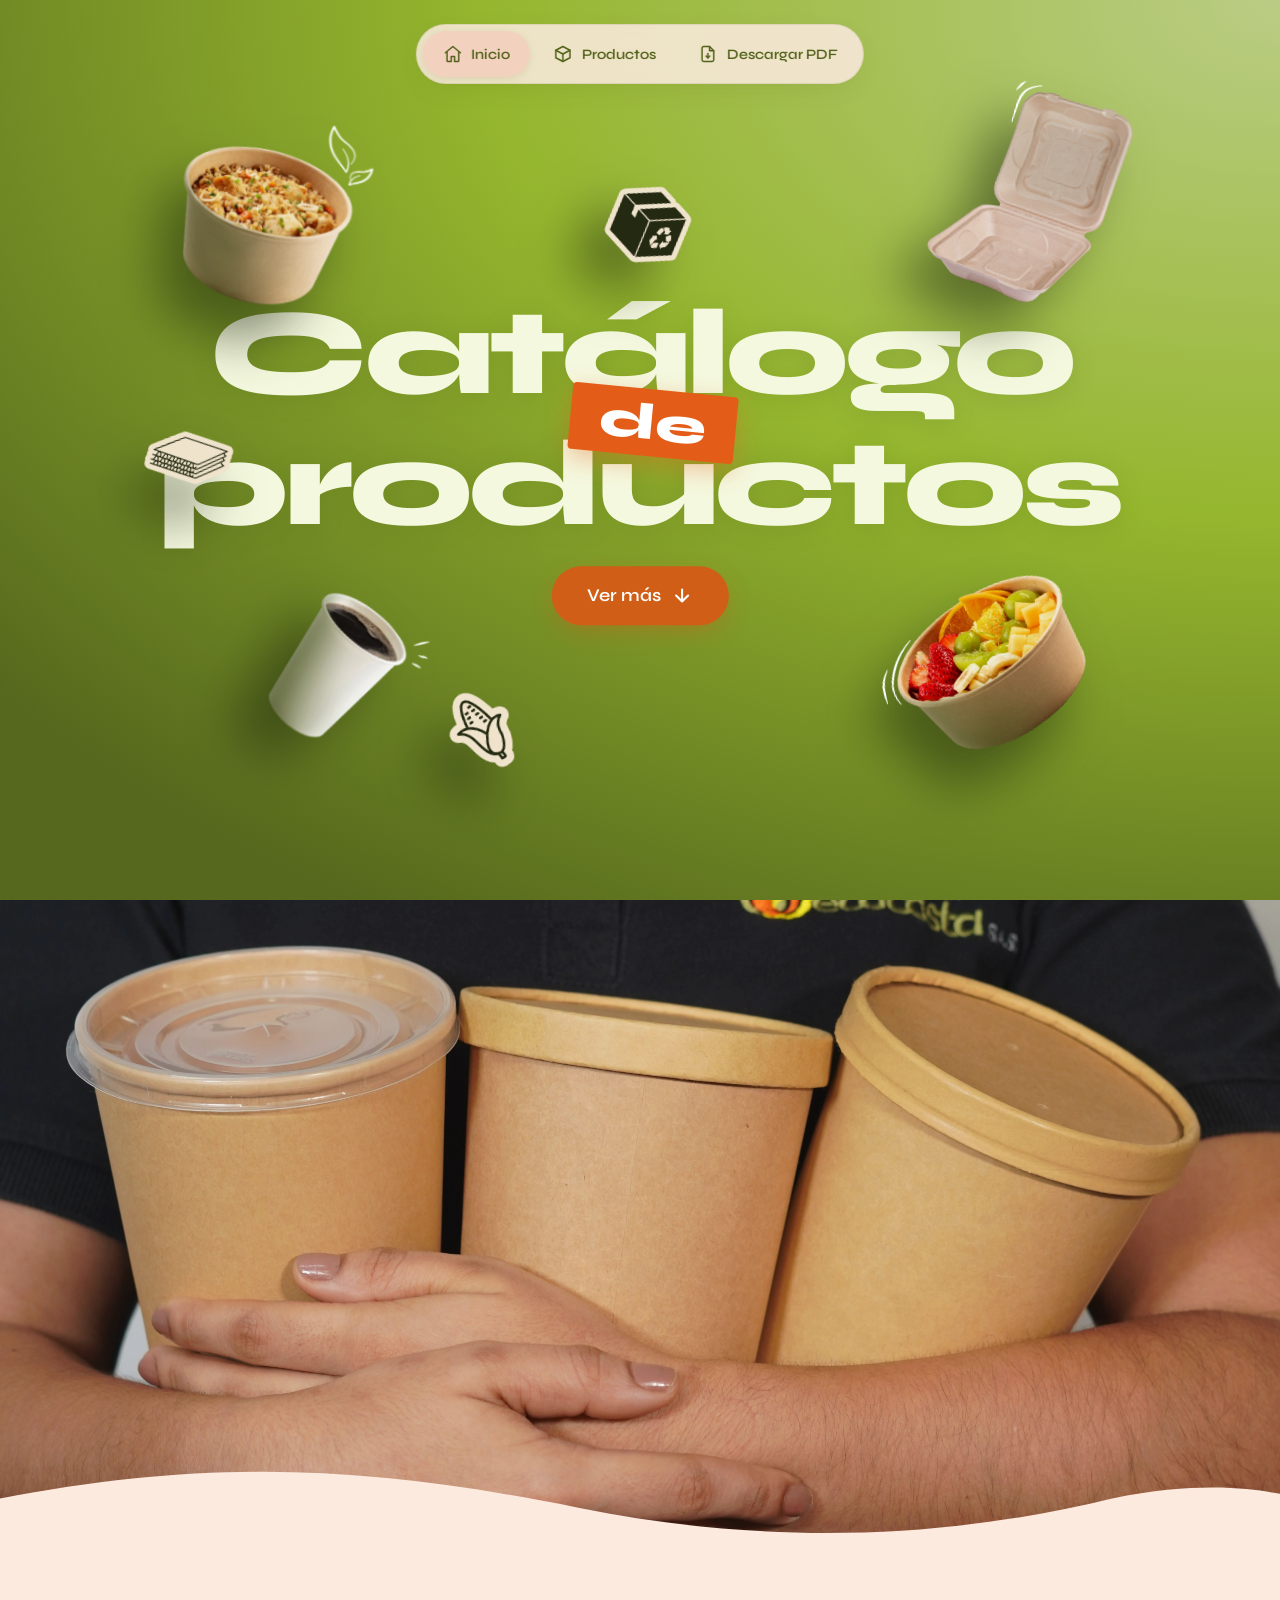
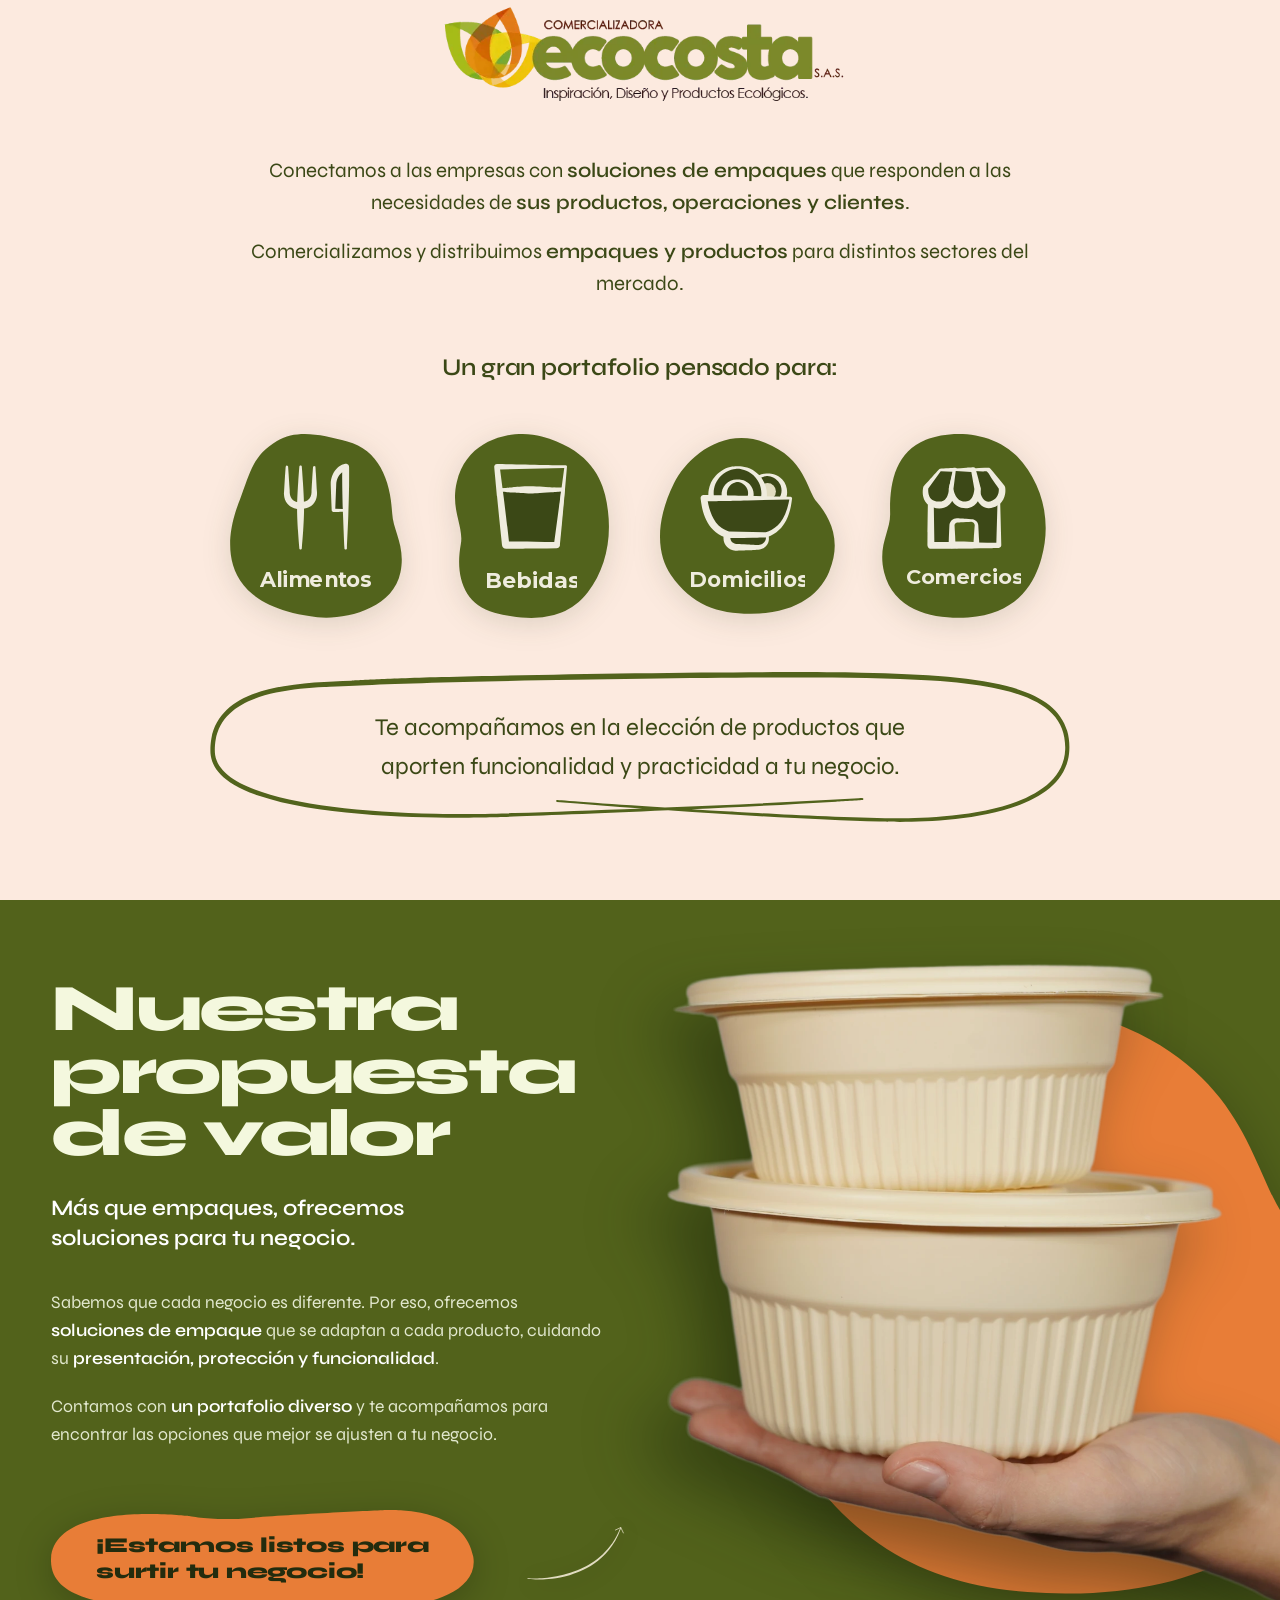
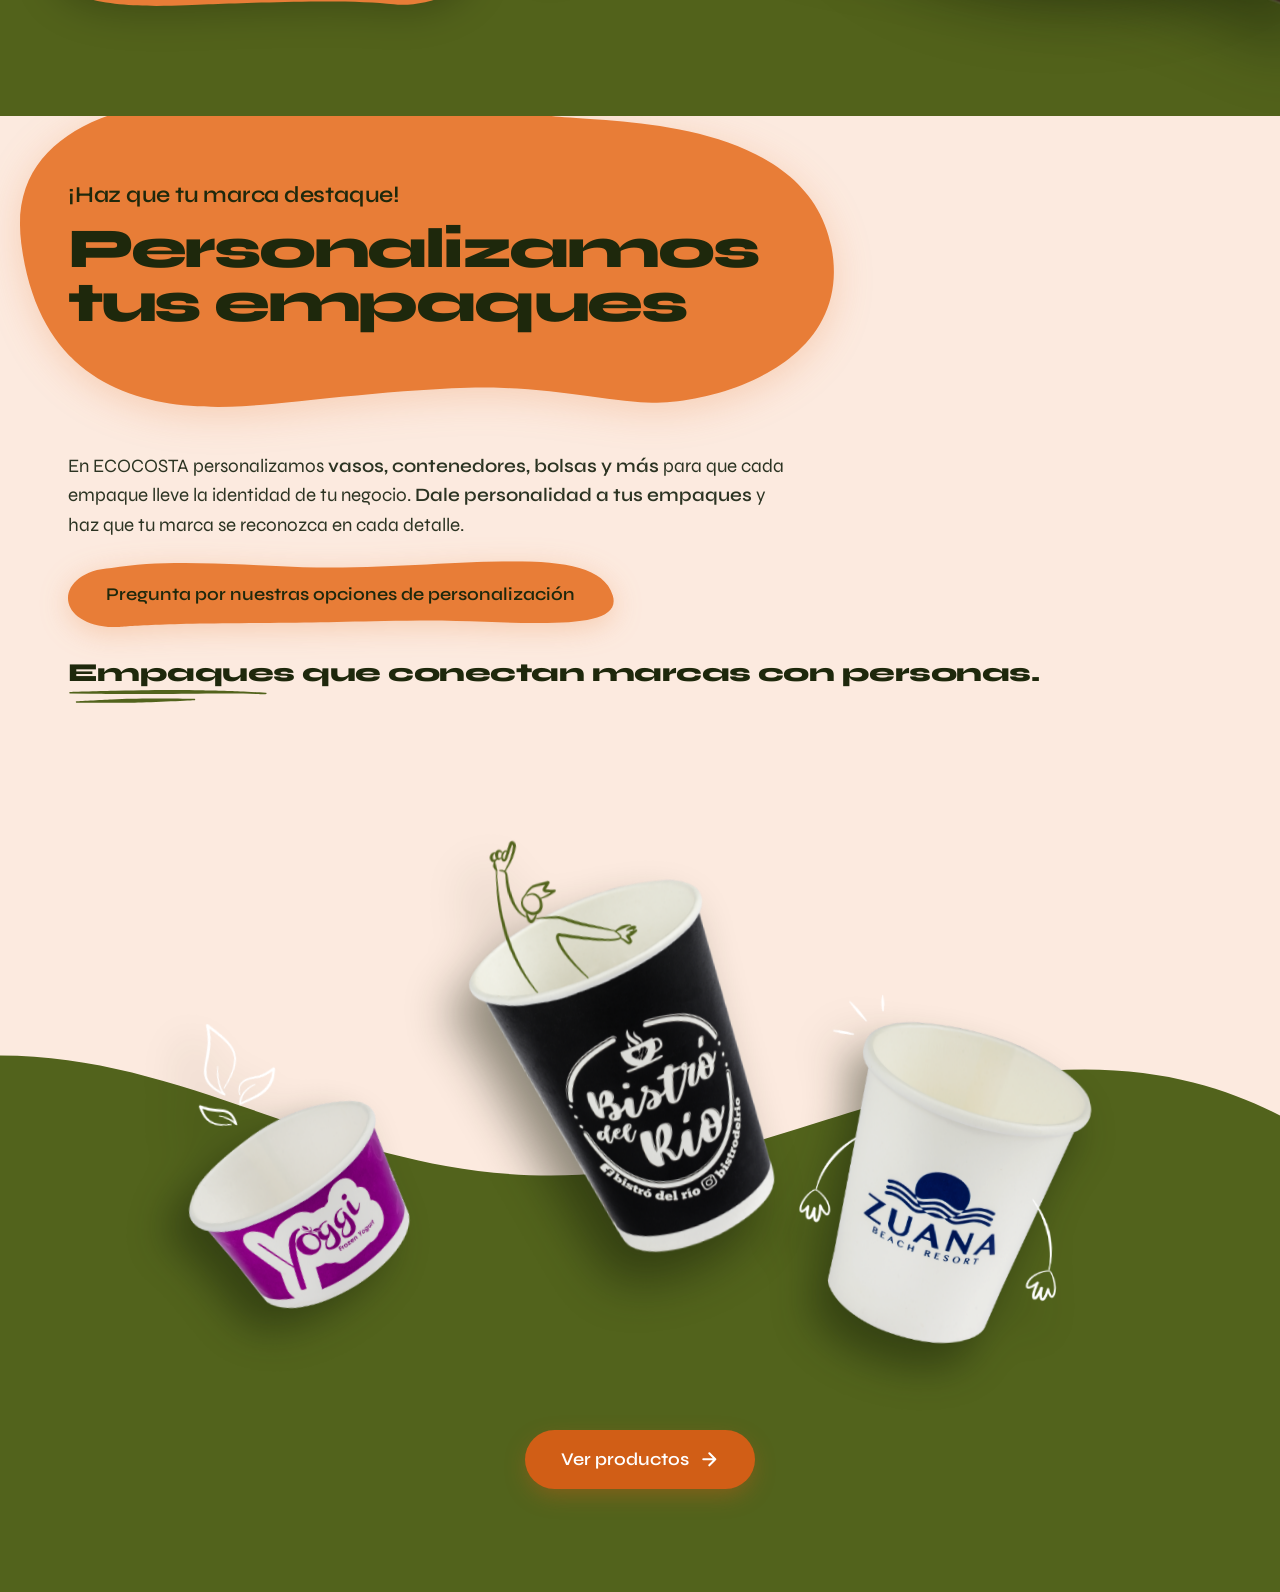
==== commit 749f9413: "Ajustar boton Ver mas del hero y desplazamiento a presentacion" ====
--- a/index.html
+++ b/index.html
@@ -19,7 +19,7 @@
   <link rel="stylesheet" href="css/base.css?v=44">
   <link rel="stylesheet" href="css/layout.css?v=44">
   <link rel="stylesheet" href="css/components.css?v=49">
-  <link rel="stylesheet" href="css/views.css?v=56">
+  <link rel="stylesheet" href="css/views.css?v=57">
   <link rel="stylesheet" href="css/pdf.css?v=44">
 </head>
 
@@ -81,10 +81,10 @@
           </div>
           <div class="hero-title-bottom">productos</div>
           <div class="hero-cta-wrap">
-            <a href="productos.html" class="btn-base hero-cta-btn" id="hero-btn-productos" data-go="productos">
-              <span>Ver productos</span>
+            <a href="#inicio-intro-content" class="btn-base hero-cta-btn hero-cta-btn--down" id="hero-btn-ver-mas">
+              <span>Ver más</span>
               <svg viewBox="0 0 24 24" aria-hidden="true">
-                <path d="M5 12h14M12 5l7 7-7 7" />
+                <path d="M12 5v14M5 12l7 7 7-7" />
               </svg>
             </a>
           </div>
@@ -147,7 +147,7 @@
       </div>
 
       <!-- Contenido informativo oficial Ecocosta -->
-      <div class="intro-content">
+      <div class="intro-content" id="inicio-intro-content" tabindex="-1">
         <img src="assets/img/inicio/logo-ecocosta-horizontal.webp" alt="Comercializadora Ecocosta S.A.S."
           class="intro-logo" width="592" height="154">
 
@@ -443,7 +443,7 @@
   <script src="js/cart.js?v=44" defer></script>
   <script src="js/catalog.js?v=61" defer></script>
   <script src="js/pdf.js?v=44" defer></script>
-  <script src="js/app.js?v=44" defer></script>
+  <script src="js/app.js?v=45" defer></script>
 </body>
 
 </html>
--- a/css/views.css
+++ b/css/views.css
@@ -139,6 +139,10 @@
   transform: translateX(4px);
 }
 
+.hero-cta-btn--down:hover svg {
+  transform: translateY(4px);
+}
+
 .hero-cta-btn:active {
   transform: translateY(0) scale(0.98);
 }
@@ -360,6 +364,7 @@
 }
 
 .intro-content {
+  scroll-margin-top: clamp(64px, 18vh, 168px);
   max-width: 960px;
   margin: 0 auto;
   padding: clamp(2rem, 4vw, 3.8rem) clamp(1.2rem, 4vw, 2.5rem) clamp(3.5rem, 6vw, 5.5rem);
@@ -368,6 +373,12 @@
   flex-direction: column;
   align-items: center;
   gap: clamp(1.6rem, 3.2vw, 2.5rem);
+}
+
+@media (max-width: 768px) {
+  .intro-content {
+    scroll-margin-top: 28px;
+  }
 }
 
 .intro-logo {
